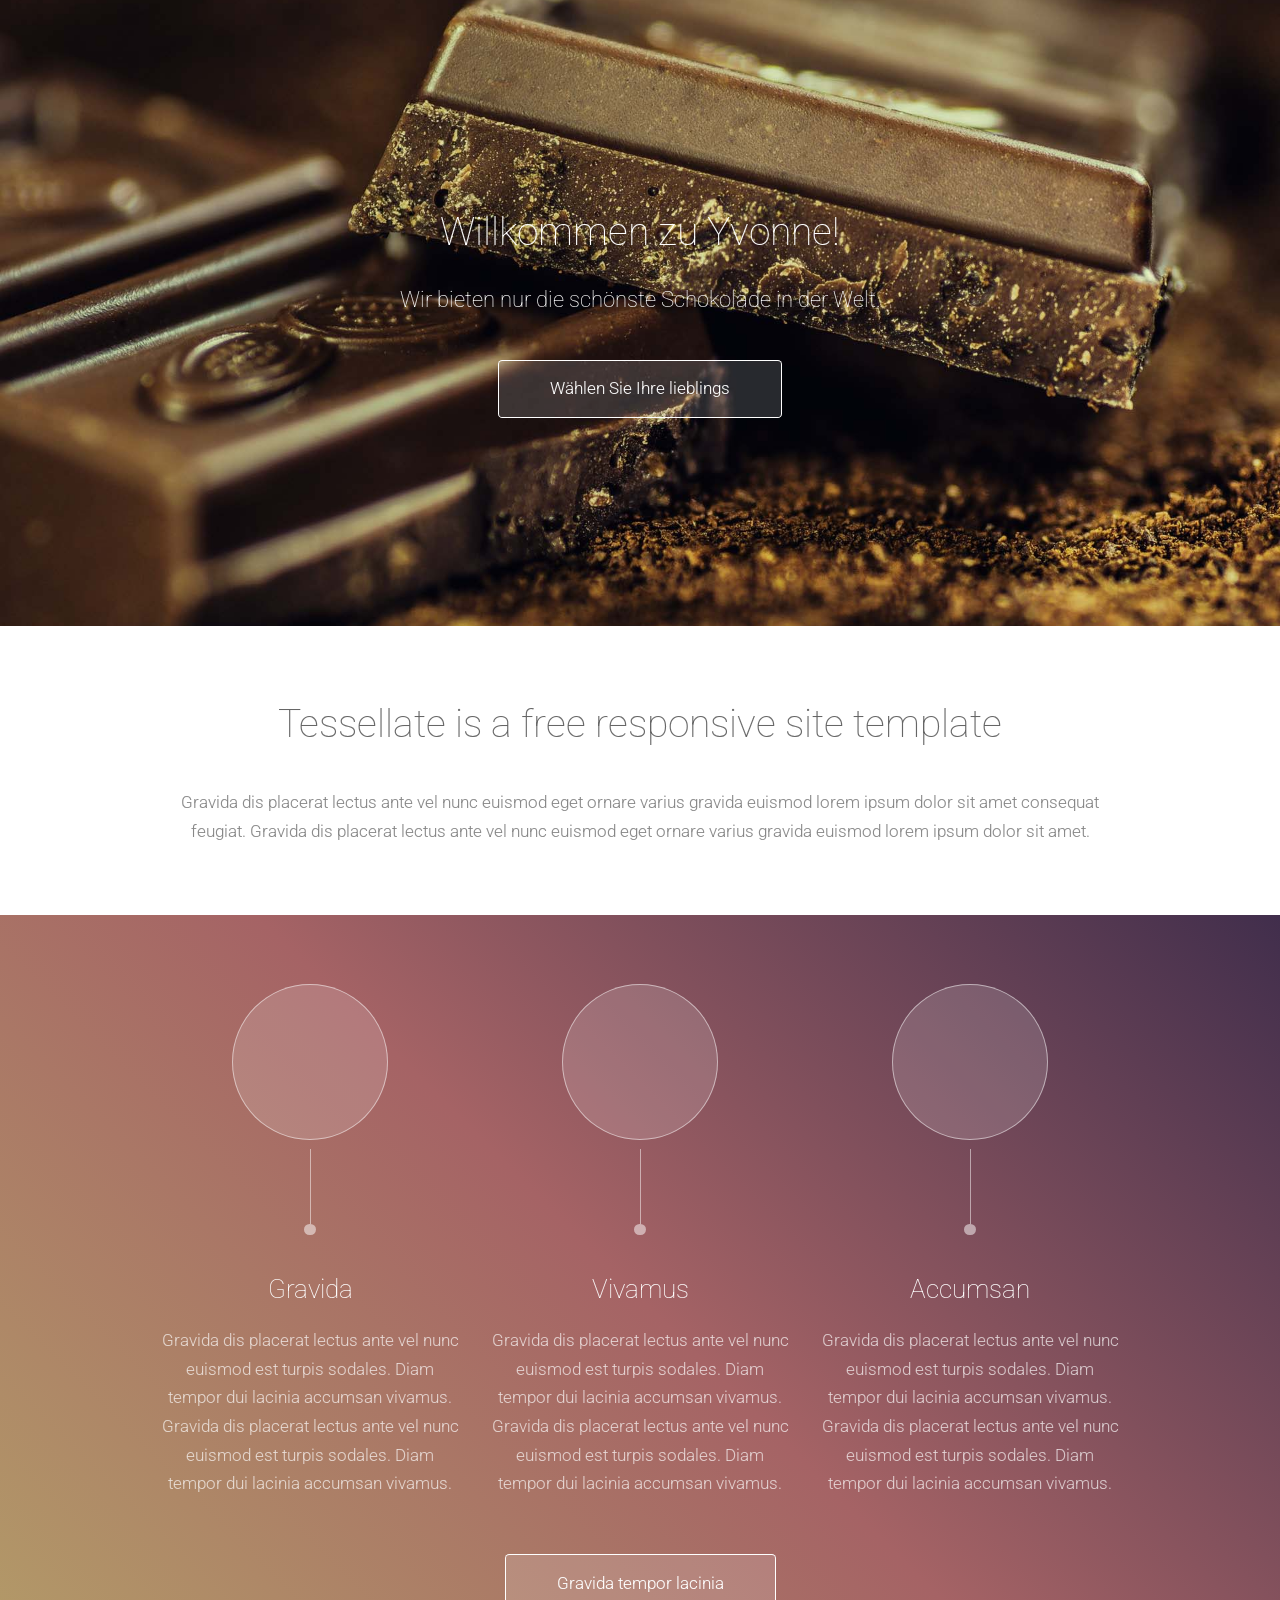
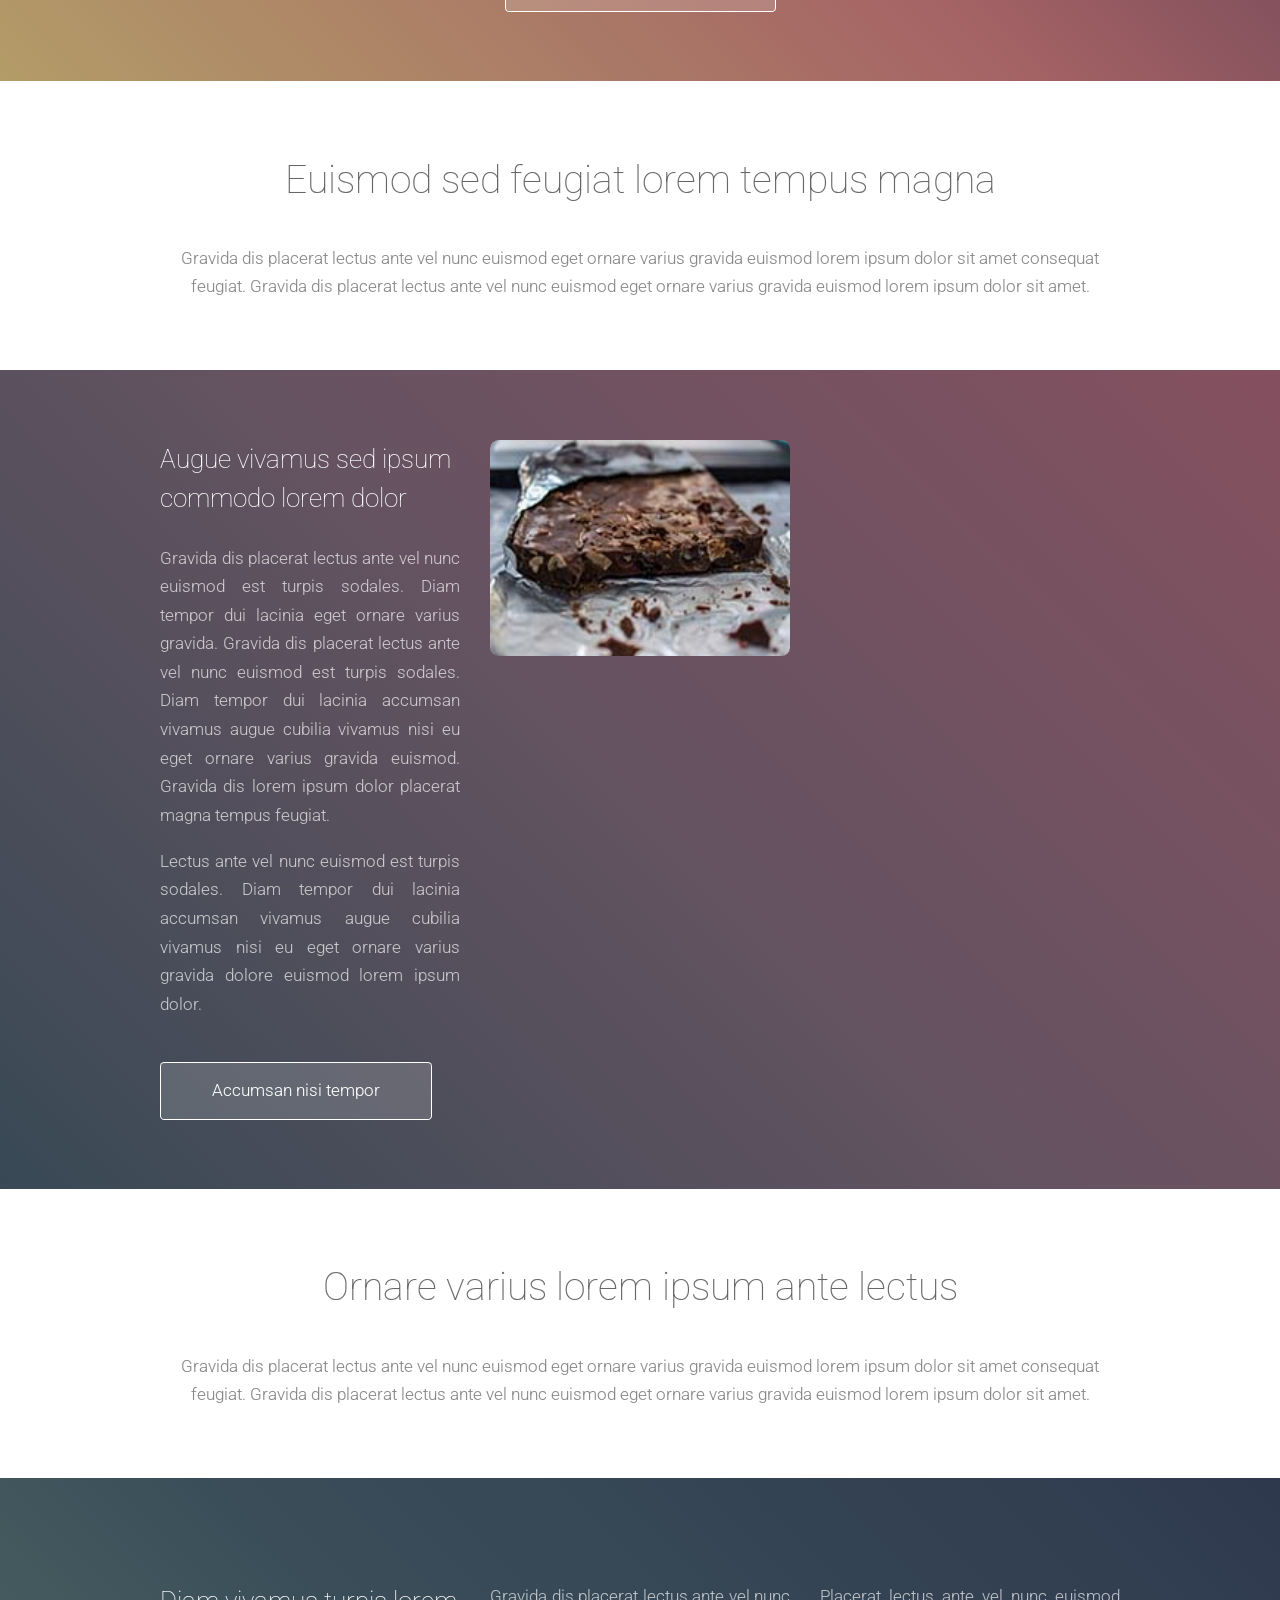
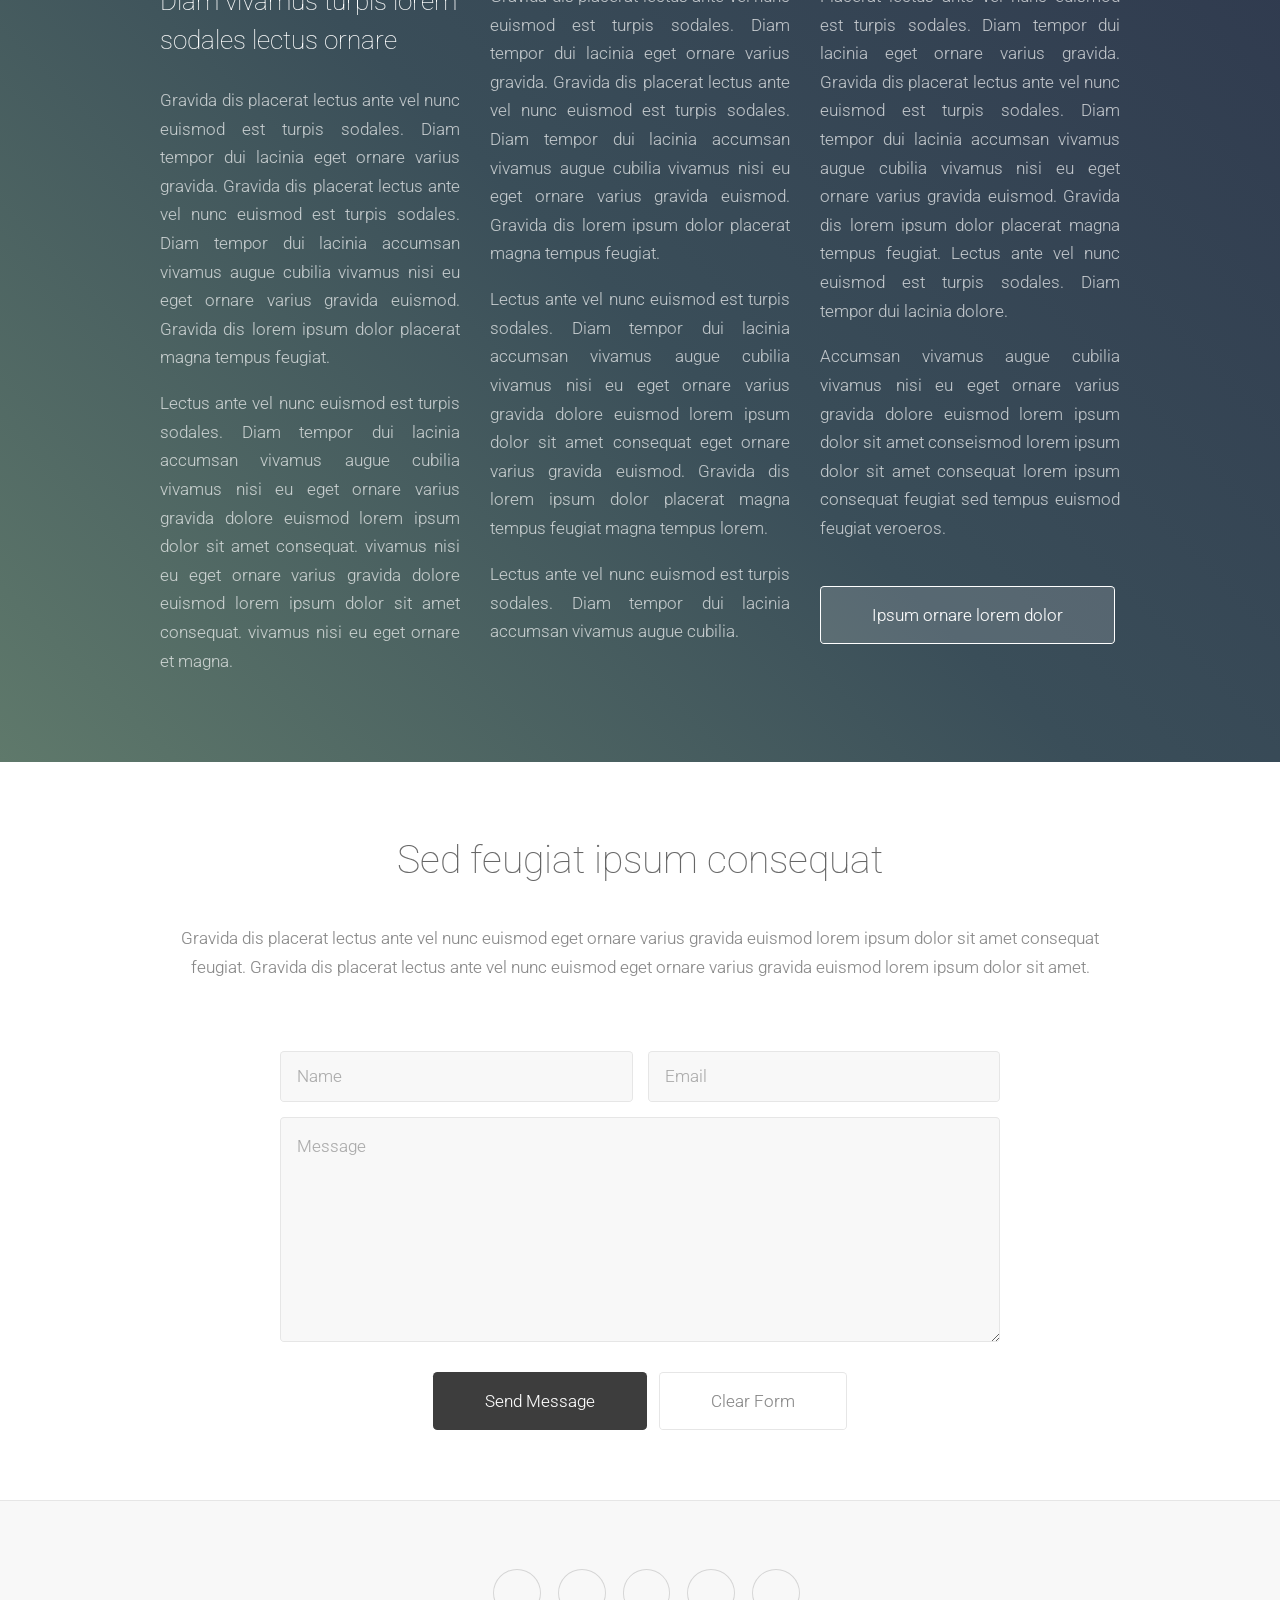
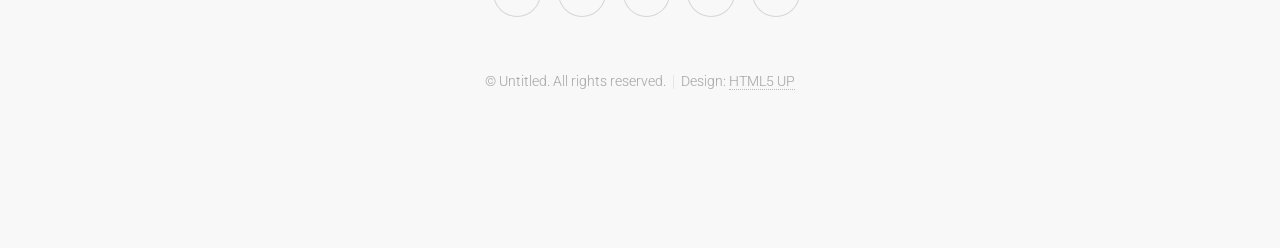
==== index.html @ 821660e7 "2" ====
<!DOCTYPE HTML>
<!--
	Tessellate by HTML5 UP
	html5up.net | @ajlkn
	Free for personal and commercial use under the CCA 3.0 license (html5up.net/license)
-->
<html>
	<head>
		<title>Yvonne</title>
		<meta charset="utf-8" />
		<meta name="viewport" content="width=device-width, initial-scale=1" />
		<!--[if lte IE 8]><script src="assets/js/ie/html5shiv.js"></script><![endif]-->
		<link rel="stylesheet" href="assets/css/main.css" />
		<!--[if lte IE 8]><link rel="stylesheet" href="assets/css/ie8.css" /><![endif]-->
		<!--[if lte IE 9]><link rel="stylesheet" href="assets/css/ie9.css" /><![endif]-->
	</head>
	<body>

		<!-- Header -->
			<section id="header" class="dark">
				<header>
					<h1>Willkommen zu Yvonne!</h1>
					<p>Wir bieten nur die schönste Schokolade in der Welt.</p>
				</header>
				<footer>
					<a href="#first" class="button scrolly">Wählen Sie Ihre lieblings</a>
				</footer>
			</section>

		<!-- First -->
			<section id="first" class="main">
				<header>
					<div class="container">
						<h2>Tessellate is a free responsive site template</h2>
						<p>Gravida dis placerat lectus ante vel nunc euismod eget ornare varius gravida euismod lorem ipsum dolor sit amet consequat<br />
						feugiat. Gravida dis placerat lectus ante vel nunc euismod eget ornare varius gravida euismod lorem ipsum dolor sit amet.</p>
					</div>
				</header>
				<div class="content dark style1 featured">
					<div class="container">
						<div class="row">
							<div class="4u 12u(narrow)">
								<section>
									<span class="feature-icon"><span class="icon fa-clock-o"></span></span>
									<header>
										<h3>Gravida</h3>
									</header>
									<p>Gravida dis placerat lectus ante vel nunc euismod est turpis sodales.
									Diam tempor dui lacinia accumsan vivamus. Gravida dis placerat lectus
									ante vel nunc euismod est turpis sodales. Diam tempor dui lacinia
									accumsan vivamus.</p>
								</section>
							</div>
							<div class="4u 12u(narrow)">
								<section>
									<span class="feature-icon"><span class="icon fa-bolt"></span></span>
									<header>
										<h3>Vivamus</h3>
									</header>
									<p>Gravida dis placerat lectus ante vel nunc euismod est turpis sodales.
									Diam tempor dui lacinia accumsan vivamus. Gravida dis placerat lectus
									ante vel nunc euismod est turpis sodales. Diam tempor dui lacinia
									accumsan vivamus.</p>
								</section>
							</div>
							<div class="4u 12u(narrow)">
								<section>
									<span class="feature-icon"><span class="icon fa-cloud"></span></span>
									<header>
										<h3>Accumsan</h3>
									</header>
									<p>Gravida dis placerat lectus ante vel nunc euismod est turpis sodales.
									Diam tempor dui lacinia accumsan vivamus. Gravida dis placerat lectus
									ante vel nunc euismod est turpis sodales. Diam tempor dui lacinia
									accumsan vivamus.</p>
								</section>
							</div>
						</div>
						<div class="row">
							<div class="12u">
								<footer>
									<a href="#second" class="button scrolly">Gravida tempor lacinia</a>
								</footer>
							</div>
						</div>
					</div>
				</div>
			</section>

		<!-- Second -->
			<section id="second" class="main">
				<header>
					<div class="container">
						<h2>Euismod sed feugiat lorem tempus magna</h2>
						<p>Gravida dis placerat lectus ante vel nunc euismod eget ornare varius gravida euismod lorem ipsum dolor sit amet consequat<br />
						feugiat. Gravida dis placerat lectus ante vel nunc euismod eget ornare varius gravida euismod lorem ipsum dolor sit amet.</p>
					</div>
				</header>
				<div class="content dark style2">
					<div class="container">
						<div class="row">
							<div class="4u 12u(narrow)">
								<section>
									<h3>Augue vivamus sed ipsum commodo lorem dolor</h3>
									<p>Gravida dis placerat lectus ante vel nunc euismod est turpis sodales. Diam
									tempor dui lacinia eget ornare varius gravida. Gravida dis placerat lectus ante
									vel nunc euismod est turpis sodales. Diam tempor dui lacinia accumsan vivamus
									augue cubilia vivamus nisi eu eget ornare varius gravida euismod.  Gravida dis
									lorem ipsum dolor placerat magna tempus feugiat.</p>
									<p>Lectus ante vel nunc euismod est turpis sodales. Diam tempor dui lacinia
									accumsan vivamus augue cubilia vivamus nisi eu eget ornare varius gravida dolore
									euismod lorem ipsum dolor.</p>
									<footer>
										<a href="#third" class="button scrolly">Accumsan nisi tempor</a>
									</footer>
								</section>
							</div>
							<div class="8u 12u(narrow)">
								<div class="row">
									<div class="6u"><a href="#" class="image fit"><img src="images/pic01.jpg" alt="" /></a></div>
									<div class="6u"><a href="#" class="image fit"><img src="images/pic02.jpg" alt="" /></a></div>
									<div class="6u"><a href="#" class="image fit"><img src="images/pic03.jpg" alt="" /></a></div>
									<div class="6u"><a href="#" class="image fit"><img src="images/pic04.jpg" alt="" /></a></div>
									<div class="6u"><a href="#" class="image fit"><img src="images/pic05.jpg" alt="" /></a></div>
									<div class="6u"><a href="#" class="image fit"><img src="images/pic06.jpg" alt="" /></a></div>
								</div>
							</div>
						</div>
					</div>
				</div>
			</section>

		<!-- Third -->
			<section id="third" class="main">
				<header>
					<div class="container">
						<h2>Ornare varius lorem ipsum ante lectus</h2>
						<p>Gravida dis placerat lectus ante vel nunc euismod eget ornare varius gravida euismod lorem ipsum dolor sit amet consequat<br />
						feugiat. Gravida dis placerat lectus ante vel nunc euismod eget ornare varius gravida euismod lorem ipsum dolor sit amet.</p>
					</div>
				</header>
				<div class="content dark style3">
					<div class="container">
						<span class="image featured"><img src="images/pic07.jpg" alt="" /></span>
						<div class="row">
							<div class="4u 12u(narrow)">
								<h3>Diam vivamus turpis lorem sodales lectus ornare</h3>
								<p>Gravida dis placerat lectus ante vel nunc euismod est turpis sodales. Diam
								tempor dui lacinia eget ornare varius gravida. Gravida dis placerat lectus ante
								vel nunc euismod est turpis sodales. Diam tempor dui lacinia accumsan vivamus
								augue cubilia vivamus nisi eu eget ornare varius gravida euismod.  Gravida dis
								lorem ipsum dolor placerat magna tempus feugiat.</p>
								<p>Lectus ante vel nunc euismod est turpis sodales. Diam tempor dui lacinia
								accumsan vivamus augue cubilia vivamus nisi eu eget ornare varius gravida dolore
								euismod lorem ipsum dolor sit amet consequat. vivamus nisi eu eget ornare varius
								gravida dolore euismod lorem ipsum dolor sit amet consequat. vivamus nisi eu
								eget ornare et magna.</p>
							</div>
							<div class="4u 12u(narrow)">
								<p>Gravida dis placerat lectus ante vel nunc euismod est turpis sodales. Diam
								tempor dui lacinia eget ornare varius gravida. Gravida dis placerat lectus ante
								vel nunc euismod est turpis sodales. Diam tempor dui lacinia accumsan vivamus
								augue cubilia vivamus nisi eu eget ornare varius gravida euismod.  Gravida dis
								lorem ipsum dolor placerat magna tempus feugiat.</p>
								<p>Lectus ante vel nunc euismod est turpis sodales. Diam tempor dui lacinia
								accumsan vivamus augue cubilia vivamus nisi eu eget ornare varius gravida dolore
								euismod lorem ipsum dolor sit amet consequat eget ornare varius gravida euismod.
								Gravida dis lorem ipsum dolor placerat magna tempus feugiat magna tempus lorem.</p>
								<p>Lectus ante vel nunc euismod est turpis sodales. Diam tempor dui lacinia
								accumsan vivamus augue cubilia.</p>
							</div>
							<div class="4u 12u(narrow)">
								<p>Placerat lectus ante vel nunc euismod est turpis sodales. Diam tempor dui
								lacinia eget ornare varius gravida. Gravida dis placerat lectus ante vel nunc
								euismod est turpis sodales. Diam tempor dui lacinia accumsan vivamus augue
								cubilia vivamus nisi eu eget ornare varius gravida euismod.  Gravida dis
								lorem ipsum dolor placerat magna tempus feugiat. Lectus ante vel nunc euismod
								est turpis sodales. Diam tempor dui lacinia dolore.</p>
								<p>Accumsan vivamus augue cubilia vivamus nisi eu eget ornare varius gravida
								dolore euismod lorem ipsum dolor sit amet conseismod lorem ipsum dolor sit amet
								consequat lorem ipsum consequat feugiat sed tempus euismod feugiat veroeros.</p>
								<footer>
									<a href="#fourth" class="button scrolly">Ipsum ornare lorem dolor</a>
								</footer>
							</div>
						</div>
					</div>
				</div>
			</section>

		<!-- Basic Elements -->
		<!--
			<section class="main">
				<header>
					<div class="container">
						<h2>A Whole Lotta Elements</h2>
						<p>General purpose elements for every general purpose. Or something like that.</p>
					</div>
				</header>
				<div class="content style1 dark">
					<div class="container">
						<section>
							<header>
								<h3>Paragraph</h3>
								<p>This is a byline</p>
							</header>
							<p>Phasellus nisl nisl, varius id <sup>porttitor sed pellentesque</sup> ac orci. Pellentesque
							habitant <strong>strong</strong> tristique <b>bold</b> et netus <i>italic</i> malesuada <em>emphasized</em> ac turpis egestas. Morbi
							leo suscipit ut. Praesent <sub>id turpis vitae</sub> turpis pretium ultricies. Vestibulum sit
							amet risus elit.</p>
						</section>
						<section>
							<header>
								<h3>Blockquote</h3>
							</header>
							<blockquote>Fringilla nisl. Donec accumsan interdum nisi, quis tincidunt felis sagittis eget.
							tempus euismod. Vestibulum ante ipsum primis in faucibus. Cras sit amet urna eros, id egestas
							tempus ante ipsum primis in faucibus orci luctus et ultrices.</blockquote>
						</section>
						<section>
							<header>
								<h3>Divider</h3>
							</header>
							<p>Donec consectetur <a href="#">vestibulum dolor et pulvinar</a>. Etiam vel felis enim, at viverra
							ligula. Ut porttitor sagittis lorem, quis eleifend nisi ornare vel. Praesent nec orci
							facilisis leo magna. Cras sit amet urna eros, id egestas urna. Quisque aliquam
							tempus euismod. Vestibulum ante ipsum primis in faucibus orci luctus et ultrices
							posuere cubilia.</p>
							<hr />
							<p>Donec consectetur vestibulum dolor et pulvinar. Etiam vel felis enim, at viverra
							ligula. Ut porttitor sagittis lorem, quis eleifend nisi ornare vel. Praesent nec orci
							facilisis leo magna. Cras sit amet urna eros, id egestas urna. Quisque aliquam
							tempus euismod. Vestibulum ante ipsum primis in faucibus orci luctus et ultrices
							posuere cubilia.</p>
						</section>
						<section>
							<header>
								<h3>Unordered List</h3>
							</header>
							<ul class="default">
								<li>Donec consectetur vestibulum dolor et vel felis enim at viverra ligula. Ut porttitor sagittis lorem.</li>
								<li>Donec consectetur vestibulum dolor et vel felis enim at viverra ligula. Ut porttitor sagittis lorem.</li>
								<li>Donec consectetur vestibulum dolor et vel felis enim at viverra ligula. Ut porttitor sagittis lorem.</li>
								<li>Donec consectetur vestibulum dolor et vel felis enim at viverra ligula. Ut porttitor sagittis lorem.</li>
							</ul>
						</section>
						<section>
							<header>
								<h3>Ordered List</h3>
							</header>
							<ol class="default">
								<li>Donec consectetur vestibulum dolor et vel felis enim at viverra ligula. Ut porttitor sagittis lorem.</li>
								<li>Donec consectetur vestibulum dolor et vel felis enim at viverra ligula. Ut porttitor sagittis lorem.</li>
								<li>Donec consectetur vestibulum dolor et vel felis enim at viverra ligula. Ut porttitor sagittis lorem.</li>
								<li>Donec consectetur vestibulum dolor et vel felis enim at viverra ligula. Ut porttitor sagittis lorem.</li>
							</ol>
						</section>
						<section>
							<header>
								<h3>Table</h3>
							</header>
							<div class="table-wrapper">
								<table class="default">
									<thead>
										<tr>
											<th>ID</th>
											<th>Name</th>
											<th>Description</th>
											<th>Price</th>
										</tr>
									</thead>
									<tbody>
										<tr>
											<td>00001</td>
											<td>Lorem ipsum dolor</td>
											<td>Ut porttitor sagittis lorem quis nisi ornare.</td>
											<td>29.99</td>
										</tr>
										<tr>
											<td>00002</td>
											<td>Sit amet nullam</td>
											<td>Ut porttitor sagittis lorem quis nisi ornare.</td>
											<td>19.99</td>
										</tr>
										<tr>
											<td>00003</td>
											<td>Feugiat felis viverra</td>
											<td>Ut porttitor sagittis lorem quis nisi ornare.</td>
											<td>29.99</td>
										</tr>
										<tr>
											<td>00004</td>
											<td>Sagittis enim felis</td>
											<td>Ut porttitor sagittis lorem quis nisi ornare.</td>
											<td>19.99</td>
										</tr>
										<tr>
											<td>00005</td>
											<td>Nullam sed vestibulum</td>
											<td>Ut porttitor sagittis lorem quis nisi ornare.</td>
											<td>19.99</td>
										</tr>
									</tbody>
									<tfoot>
										<tr>
											<td colspan="3"></td>
											<td>100.00</td>
										</tr>
									</tfoot>
								</table>
							</div>
						</section>
						<section>
							<header>
								<h3>Form</h3>
							</header>
							<form method="post" action="#">
								<div class="row 50%">
									<div class="6u 12u(narrow)">
										<input type="text" name="name" id="name" value="" placeholder="John Doe" />
									</div>
									<div class="6u 12u(narrow)">
										<input type="text" name="email" id="email" value="" placeholder="johndoe@domain.tld" />
									</div>
								</div>
								<div class="row 50%">
									<div class="12u">
										<div class="select" tabindex="-1">
											<select name="department" id="department">
												<option value="">Choose a department</option>
												<option value="1">Manufacturing</option>
												<option value="2">Administration</option>
												<option value="3">Support</option>
											</select>
										</div>
									</div>
								</div>
								<div class="row 50%">
									<div class="12u">
										<input type="text" name="subject" id="subject" value="" placeholder="Enter your subject" />
									</div>
								</div>
								<div class="row 50%">
									<div class="12u">
										<textarea name="message" id="message" placeholder="Enter your message"></textarea>
									</div>
								</div>
								<div class="row">
									<div class="12u">
										<ul class="actions">
											<li><input type="submit" class="button" value="Send Message" /></li>
											<li><input type="reset" class="button alt" value="Clear Form" /></li>
										</ul>
									</div>
								</div>
							</form>
						</section>
					</div>
				</div>
			</section>
		-->

		<!-- Fourth -->
			<section id="fourth" class="main">
				<header>
					<div class="container">
						<h2>Sed feugiat ipsum consequat</h2>
						<p>Gravida dis placerat lectus ante vel nunc euismod eget ornare varius gravida euismod lorem ipsum dolor sit amet consequat<br />
						feugiat. Gravida dis placerat lectus ante vel nunc euismod eget ornare varius gravida euismod lorem ipsum dolor sit amet.</p>
					</div>
				</header>
				<div class="content style4 featured">
					<div class="container 75%">
						<form method="post" action="#">
							<div class="row 50%">
								<div class="6u 12u(mobile)"><input type="text" placeholder="Name" /></div>
								<div class="6u 12u(mobile)"><input type="text" placeholder="Email" /></div>
							</div>
							<div class="row 50%">
								<div class="12u"><textarea name="message" placeholder="Message"></textarea></div>
							</div>
							<div class="row">
								<div class="12u">
									<ul class="actions">
										<li><input type="submit" class="button" value="Send Message" /></li>
										<li><input type="reset" class="button alt" value="Clear Form" /></li>
									</ul>
								</div>
							</div>
						</form>
					</div>
				</div>
			</section>

		<!-- Footer -->
			<section id="footer">
				<ul class="icons">
					<li><a href="#" class="icon fa-twitter"><span class="label">Twitter</span></a></li>
					<li><a href="#" class="icon fa-facebook"><span class="label">Facebook</span></a></li>
					<li><a href="#" class="icon fa-instagram"><span class="label">Instagram</span></a></li>
					<li><a href="#" class="icon fa-dribbble"><span class="label">Dribbble</span></a></li>
					<li><a href="#" class="icon fa-github"><span class="label">GitHub</span></a></li>
				</ul>
				<div class="copyright">
					<ul class="menu">
						<li>&copy; Untitled. All rights reserved.</li><li>Design: <a href="http://html5up.net">HTML5 UP</a></li>
					</ul>
				</div>
			</section>

		<!-- Scripts -->
			<script src="assets/js/jquery.min.js"></script>
			<script src="assets/js/jquery.scrolly.min.js"></script>
			<script src="assets/js/skel.min.js"></script>
			<script src="assets/js/util.js"></script>
			<!--[if lte IE 8]><script src="assets/js/ie/respond.min.js"></script><![endif]-->
			<script src="assets/js/main.js"></script>

	</body>
</html>
---- assets/css/main.css ----
@import url("font-awesome.min.css");
@import url("https://fonts.googleapis.com/css?family=Roboto:100,100italic,300,300italic,400,400italic");

/*
	Tessellate by HTML5 UP
	html5up.net | @ajlkn
	Free for personal and commercial use under the CCA 3.0 license (html5up.net/license)
*/

/* Reset */

	html, body, div, span, applet, object, iframe, h1, h2, h3, h4, h5, h6, p, blockquote, pre, a, abbr, acronym, address, big, cite, code, del, dfn, em, img, ins, kbd, q, s, samp, small, strike, strong, sub, sup, tt, var, b, u, i, center, dl, dt, dd, ol, ul, li, fieldset, form, label, legend, table, caption, tbody, tfoot, thead, tr, th, td, article, aside, canvas, details, embed, figure, figcaption, footer, header, hgroup, menu, nav, output, ruby, section, summary, time, mark, audio, video {
		margin: 0;
		padding: 0;
		border: 0;
		font-size: 100%;
		font: inherit;
		vertical-align: baseline;
	}

	article, aside, details, figcaption, figure, footer, header, hgroup, menu, nav, section {
		display: block;
	}

	body {
		line-height: 1;
	}

	ol, ul {
		list-style: none;
	}

	blockquote, q {
		quotes: none;
	}

	blockquote:before, blockquote:after, q:before, q:after {
		content: '';
		content: none;
	}

	table {
		border-collapse: collapse;
		border-spacing: 0;
	}

	body {
		-webkit-text-size-adjust: none;
	}

/* Box Model */

	*, *:before, *:after {
		-moz-box-sizing: border-box;
		-webkit-box-sizing: border-box;
		box-sizing: border-box;
	}

/* Containers */

	.container {
		margin-left: auto;
		margin-right: auto;
	}

	.container.\31 25\25 {
		width: 100%;
		max-width: 1700px;
		min-width: 1360px;
	}

	.container.\37 5\25 {
		width: 1020px;
	}

	.container.\35 0\25 {
		width: 680px;
	}

	.container.\32 5\25 {
		width: 340px;
	}

	.container {
		width: 1360px;
	}

	@media screen and (max-width: 1680px) {

		.container.\31 25\25 {
			width: 100%;
			max-width: 1500px;
			min-width: 1200px;
		}

		.container.\37 5\25 {
			width: 900px;
		}

		.container.\35 0\25 {
			width: 600px;
		}

		.container.\32 5\25 {
			width: 300px;
		}

		.container {
			width: 1200px;
		}

	}

	@media screen and (max-width: 1280px) {

		.container.\31 25\25 {
			width: 100%;
			max-width: 1200px;
			min-width: 960px;
		}

		.container.\37 5\25 {
			width: 720px;
		}

		.container.\35 0\25 {
			width: 480px;
		}

		.container.\32 5\25 {
			width: 240px;
		}

		.container {
			width: 960px;
		}

	}

	@media screen and (max-width: 1000px) {

		.container.\31 25\25 {
			width: 100%;
			max-width: 125%;
			min-width: 100%;
		}

		.container.\37 5\25 {
			width: 75%;
		}

		.container.\35 0\25 {
			width: 50%;
		}

		.container.\32 5\25 {
			width: 25%;
		}

		.container {
			width: 100% !important;
		}

	}

	@media screen and (max-width: 736px) {

		.container.\31 25\25 {
			width: 100%;
			max-width: 125%;
			min-width: 100%;
		}

		.container.\37 5\25 {
			width: 75%;
		}

		.container.\35 0\25 {
			width: 50%;
		}

		.container.\32 5\25 {
			width: 25%;
		}

		.container {
			width: 100% !important;
		}

	}

/* Grid */

	.row {
		border-bottom: solid 1px transparent;
		-moz-box-sizing: border-box;
		-webkit-box-sizing: border-box;
		box-sizing: border-box;
	}

	.row > * {
		float: left;
		-moz-box-sizing: border-box;
		-webkit-box-sizing: border-box;
		box-sizing: border-box;
	}

	.row:after, .row:before {
		content: '';
		display: block;
		clear: both;
		height: 0;
	}

	.row.uniform > * > :first-child {
		margin-top: 0;
	}

	.row.uniform > * > :last-child {
		margin-bottom: 0;
	}

	.row.\30 \25 > * {
		padding: 0px 0 0 0px;
	}

	.row.\30 \25 {
		margin: 0px 0 -1px 0px;
	}

	.row.uniform.\30 \25 > * {
		padding: 0px 0 0 0px;
	}

	.row.uniform.\30 \25 {
		margin: 0px 0 -1px 0px;
	}

	.row > * {
		padding: 50px 0 0 50px;
	}

	.row {
		margin: -50px 0 -1px -50px;
	}

	.row.uniform > * {
		padding: 50px 0 0 50px;
	}

	.row.uniform {
		margin: -50px 0 -1px -50px;
	}

	.row.\32 00\25 > * {
		padding: 100px 0 0 100px;
	}

	.row.\32 00\25 {
		margin: -100px 0 -1px -100px;
	}

	.row.uniform.\32 00\25 > * {
		padding: 100px 0 0 100px;
	}

	.row.uniform.\32 00\25 {
		margin: -100px 0 -1px -100px;
	}

	.row.\31 50\25 > * {
		padding: 75px 0 0 75px;
	}

	.row.\31 50\25 {
		margin: -75px 0 -1px -75px;
	}

	.row.uniform.\31 50\25 > * {
		padding: 75px 0 0 75px;
	}

	.row.uniform.\31 50\25 {
		margin: -75px 0 -1px -75px;
	}

	.row.\35 0\25 > * {
		padding: 25px 0 0 25px;
	}

	.row.\35 0\25 {
		margin: -25px 0 -1px -25px;
	}

	.row.uniform.\35 0\25 > * {
		padding: 25px 0 0 25px;
	}

	.row.uniform.\35 0\25 {
		margin: -25px 0 -1px -25px;
	}

	.row.\32 5\25 > * {
		padding: 12.5px 0 0 12.5px;
	}

	.row.\32 5\25 {
		margin: -12.5px 0 -1px -12.5px;
	}

	.row.uniform.\32 5\25 > * {
		padding: 12.5px 0 0 12.5px;
	}

	.row.uniform.\32 5\25 {
		margin: -12.5px 0 -1px -12.5px;
	}

	.\31 2u, .\31 2u\24 {
		width: 100%;
		clear: none;
		margin-left: 0;
	}

	.\31 1u, .\31 1u\24 {
		width: 91.6666666667%;
		clear: none;
		margin-left: 0;
	}

	.\31 0u, .\31 0u\24 {
		width: 83.3333333333%;
		clear: none;
		margin-left: 0;
	}

	.\39 u, .\39 u\24 {
		width: 75%;
		clear: none;
		margin-left: 0;
	}

	.\38 u, .\38 u\24 {
		width: 66.6666666667%;
		clear: none;
		margin-left: 0;
	}

	.\37 u, .\37 u\24 {
		width: 58.3333333333%;
		clear: none;
		margin-left: 0;
	}

	.\36 u, .\36 u\24 {
		width: 50%;
		clear: none;
		margin-left: 0;
	}

	.\35 u, .\35 u\24 {
		width: 41.6666666667%;
		clear: none;
		margin-left: 0;
	}

	.\34 u, .\34 u\24 {
		width: 33.3333333333%;
		clear: none;
		margin-left: 0;
	}

	.\33 u, .\33 u\24 {
		width: 25%;
		clear: none;
		margin-left: 0;
	}

	.\32 u, .\32 u\24 {
		width: 16.6666666667%;
		clear: none;
		margin-left: 0;
	}

	.\31 u, .\31 u\24 {
		width: 8.3333333333%;
		clear: none;
		margin-left: 0;
	}

	.\31 2u\24 + *,
	.\31 1u\24 + *,
	.\31 0u\24 + *,
	.\39 u\24 + *,
	.\38 u\24 + *,
	.\37 u\24 + *,
	.\36 u\24 + *,
	.\35 u\24 + *,
	.\34 u\24 + *,
	.\33 u\24 + *,
	.\32 u\24 + *,
	.\31 u\24 + * {
		clear: left;
	}

	.\-11u {
		margin-left: 91.66667%;
	}

	.\-10u {
		margin-left: 83.33333%;
	}

	.\-9u {
		margin-left: 75%;
	}

	.\-8u {
		margin-left: 66.66667%;
	}

	.\-7u {
		margin-left: 58.33333%;
	}

	.\-6u {
		margin-left: 50%;
	}

	.\-5u {
		margin-left: 41.66667%;
	}

	.\-4u {
		margin-left: 33.33333%;
	}

	.\-3u {
		margin-left: 25%;
	}

	.\-2u {
		margin-left: 16.66667%;
	}

	.\-1u {
		margin-left: 8.33333%;
	}

	@media screen and (max-width: 1680px) {

		.row > * {
			padding: 40px 0 0 40px;
		}

		.row {
			margin: -40px 0 -1px -40px;
		}

		.row.uniform > * {
			padding: 40px 0 0 40px;
		}

		.row.uniform {
			margin: -40px 0 -1px -40px;
		}

		.row.\32 00\25 > * {
			padding: 80px 0 0 80px;
		}

		.row.\32 00\25 {
			margin: -80px 0 -1px -80px;
		}

		.row.uniform.\32 00\25 > * {
			padding: 80px 0 0 80px;
		}

		.row.uniform.\32 00\25 {
			margin: -80px 0 -1px -80px;
		}

		.row.\31 50\25 > * {
			padding: 60px 0 0 60px;
		}

		.row.\31 50\25 {
			margin: -60px 0 -1px -60px;
		}

		.row.uniform.\31 50\25 > * {
			padding: 60px 0 0 60px;
		}

		.row.uniform.\31 50\25 {
			margin: -60px 0 -1px -60px;
		}

		.row.\35 0\25 > * {
			padding: 20px 0 0 20px;
		}

		.row.\35 0\25 {
			margin: -20px 0 -1px -20px;
		}

		.row.uniform.\35 0\25 > * {
			padding: 20px 0 0 20px;
		}

		.row.uniform.\35 0\25 {
			margin: -20px 0 -1px -20px;
		}

		.row.\32 5\25 > * {
			padding: 10px 0 0 10px;
		}

		.row.\32 5\25 {
			margin: -10px 0 -1px -10px;
		}

		.row.uniform.\32 5\25 > * {
			padding: 10px 0 0 10px;
		}

		.row.uniform.\32 5\25 {
			margin: -10px 0 -1px -10px;
		}

		.\31 2u\28wide\29, .\31 2u\24\28wide\29 {
			width: 100%;
			clear: none;
			margin-left: 0;
		}

		.\31 1u\28wide\29, .\31 1u\24\28wide\29 {
			width: 91.6666666667%;
			clear: none;
			margin-left: 0;
		}

		.\31 0u\28wide\29, .\31 0u\24\28wide\29 {
			width: 83.3333333333%;
			clear: none;
			margin-left: 0;
		}

		.\39 u\28wide\29, .\39 u\24\28wide\29 {
			width: 75%;
			clear: none;
			margin-left: 0;
		}

		.\38 u\28wide\29, .\38 u\24\28wide\29 {
			width: 66.6666666667%;
			clear: none;
			margin-left: 0;
		}

		.\37 u\28wide\29, .\37 u\24\28wide\29 {
			width: 58.3333333333%;
			clear: none;
			margin-left: 0;
		}

		.\36 u\28wide\29, .\36 u\24\28wide\29 {
			width: 50%;
			clear: none;
			margin-left: 0;
		}

		.\35 u\28wide\29, .\35 u\24\28wide\29 {
			width: 41.6666666667%;
			clear: none;
			margin-left: 0;
		}

		.\34 u\28wide\29, .\34 u\24\28wide\29 {
			width: 33.3333333333%;
			clear: none;
			margin-left: 0;
		}

		.\33 u\28wide\29, .\33 u\24\28wide\29 {
			width: 25%;
			clear: none;
			margin-left: 0;
		}

		.\32 u\28wide\29, .\32 u\24\28wide\29 {
			width: 16.6666666667%;
			clear: none;
			margin-left: 0;
		}

		.\31 u\28wide\29, .\31 u\24\28wide\29 {
			width: 8.3333333333%;
			clear: none;
			margin-left: 0;
		}

		.\31 2u\24\28wide\29 + *,
		.\31 1u\24\28wide\29 + *,
		.\31 0u\24\28wide\29 + *,
		.\39 u\24\28wide\29 + *,
		.\38 u\24\28wide\29 + *,
		.\37 u\24\28wide\29 + *,
		.\36 u\24\28wide\29 + *,
		.\35 u\24\28wide\29 + *,
		.\34 u\24\28wide\29 + *,
		.\33 u\24\28wide\29 + *,
		.\32 u\24\28wide\29 + *,
		.\31 u\24\28wide\29 + * {
			clear: left;
		}

		.\-11u\28wide\29 {
			margin-left: 91.66667%;
		}

		.\-10u\28wide\29 {
			margin-left: 83.33333%;
		}

		.\-9u\28wide\29 {
			margin-left: 75%;
		}

		.\-8u\28wide\29 {
			margin-left: 66.66667%;
		}

		.\-7u\28wide\29 {
			margin-left: 58.33333%;
		}

		.\-6u\28wide\29 {
			margin-left: 50%;
		}

		.\-5u\28wide\29 {
			margin-left: 41.66667%;
		}

		.\-4u\28wide\29 {
			margin-left: 33.33333%;
		}

		.\-3u\28wide\29 {
			margin-left: 25%;
		}

		.\-2u\28wide\29 {
			margin-left: 16.66667%;
		}

		.\-1u\28wide\29 {
			margin-left: 8.33333%;
		}

	}

	@media screen and (max-width: 1280px) {

		.row > * {
			padding: 30px 0 0 30px;
		}

		.row {
			margin: -30px 0 -1px -30px;
		}

		.row.uniform > * {
			padding: 30px 0 0 30px;
		}

		.row.uniform {
			margin: -30px 0 -1px -30px;
		}

		.row.\32 00\25 > * {
			padding: 60px 0 0 60px;
		}

		.row.\32 00\25 {
			margin: -60px 0 -1px -60px;
		}

		.row.uniform.\32 00\25 > * {
			padding: 60px 0 0 60px;
		}

		.row.uniform.\32 00\25 {
			margin: -60px 0 -1px -60px;
		}

		.row.\31 50\25 > * {
			padding: 45px 0 0 45px;
		}

		.row.\31 50\25 {
			margin: -45px 0 -1px -45px;
		}

		.row.uniform.\31 50\25 > * {
			padding: 45px 0 0 45px;
		}

		.row.uniform.\31 50\25 {
			margin: -45px 0 -1px -45px;
		}

		.row.\35 0\25 > * {
			padding: 15px 0 0 15px;
		}

		.row.\35 0\25 {
			margin: -15px 0 -1px -15px;
		}

		.row.uniform.\35 0\25 > * {
			padding: 15px 0 0 15px;
		}

		.row.uniform.\35 0\25 {
			margin: -15px 0 -1px -15px;
		}

		.row.\32 5\25 > * {
			padding: 7.5px 0 0 7.5px;
		}

		.row.\32 5\25 {
			margin: -7.5px 0 -1px -7.5px;
		}

		.row.uniform.\32 5\25 > * {
			padding: 7.5px 0 0 7.5px;
		}

		.row.uniform.\32 5\25 {
			margin: -7.5px 0 -1px -7.5px;
		}

		.\31 2u\28normal\29, .\31 2u\24\28normal\29 {
			width: 100%;
			clear: none;
			margin-left: 0;
		}

		.\31 1u\28normal\29, .\31 1u\24\28normal\29 {
			width: 91.6666666667%;
			clear: none;
			margin-left: 0;
		}

		.\31 0u\28normal\29, .\31 0u\24\28normal\29 {
			width: 83.3333333333%;
			clear: none;
			margin-left: 0;
		}

		.\39 u\28normal\29, .\39 u\24\28normal\29 {
			width: 75%;
			clear: none;
			margin-left: 0;
		}

		.\38 u\28normal\29, .\38 u\24\28normal\29 {
			width: 66.6666666667%;
			clear: none;
			margin-left: 0;
		}

		.\37 u\28normal\29, .\37 u\24\28normal\29 {
			width: 58.3333333333%;
			clear: none;
			margin-left: 0;
		}

		.\36 u\28normal\29, .\36 u\24\28normal\29 {
			width: 50%;
			clear: none;
			margin-left: 0;
		}

		.\35 u\28normal\29, .\35 u\24\28normal\29 {
			width: 41.6666666667%;
			clear: none;
			margin-left: 0;
		}

		.\34 u\28normal\29, .\34 u\24\28normal\29 {
			width: 33.3333333333%;
			clear: none;
			margin-left: 0;
		}

		.\33 u\28normal\29, .\33 u\24\28normal\29 {
			width: 25%;
			clear: none;
			margin-left: 0;
		}

		.\32 u\28normal\29, .\32 u\24\28normal\29 {
			width: 16.6666666667%;
			clear: none;
			margin-left: 0;
		}

		.\31 u\28normal\29, .\31 u\24\28normal\29 {
			width: 8.3333333333%;
			clear: none;
			margin-left: 0;
		}

		.\31 2u\24\28normal\29 + *,
		.\31 1u\24\28normal\29 + *,
		.\31 0u\24\28normal\29 + *,
		.\39 u\24\28normal\29 + *,
		.\38 u\24\28normal\29 + *,
		.\37 u\24\28normal\29 + *,
		.\36 u\24\28normal\29 + *,
		.\35 u\24\28normal\29 + *,
		.\34 u\24\28normal\29 + *,
		.\33 u\24\28normal\29 + *,
		.\32 u\24\28normal\29 + *,
		.\31 u\24\28normal\29 + * {
			clear: left;
		}

		.\-11u\28normal\29 {
			margin-left: 91.66667%;
		}

		.\-10u\28normal\29 {
			margin-left: 83.33333%;
		}

		.\-9u\28normal\29 {
			margin-left: 75%;
		}

		.\-8u\28normal\29 {
			margin-left: 66.66667%;
		}

		.\-7u\28normal\29 {
			margin-left: 58.33333%;
		}

		.\-6u\28normal\29 {
			margin-left: 50%;
		}

		.\-5u\28normal\29 {
			margin-left: 41.66667%;
		}

		.\-4u\28normal\29 {
			margin-left: 33.33333%;
		}

		.\-3u\28normal\29 {
			margin-left: 25%;
		}

		.\-2u\28normal\29 {
			margin-left: 16.66667%;
		}

		.\-1u\28normal\29 {
			margin-left: 8.33333%;
		}

	}

	@media screen and (max-width: 1000px) {

		.row > * {
			padding: 25px 0 0 25px;
		}

		.row {
			margin: -25px 0 -1px -25px;
		}

		.row.uniform > * {
			padding: 25px 0 0 25px;
		}

		.row.uniform {
			margin: -25px 0 -1px -25px;
		}

		.row.\32 00\25 > * {
			padding: 50px 0 0 50px;
		}

		.row.\32 00\25 {
			margin: -50px 0 -1px -50px;
		}

		.row.uniform.\32 00\25 > * {
			padding: 50px 0 0 50px;
		}

		.row.uniform.\32 00\25 {
			margin: -50px 0 -1px -50px;
		}

		.row.\31 50\25 > * {
			padding: 37.5px 0 0 37.5px;
		}

		.row.\31 50\25 {
			margin: -37.5px 0 -1px -37.5px;
		}

		.row.uniform.\31 50\25 > * {
			padding: 37.5px 0 0 37.5px;
		}

		.row.uniform.\31 50\25 {
			margin: -37.5px 0 -1px -37.5px;
		}

		.row.\35 0\25 > * {
			padding: 12.5px 0 0 12.5px;
		}

		.row.\35 0\25 {
			margin: -12.5px 0 -1px -12.5px;
		}

		.row.uniform.\35 0\25 > * {
			padding: 12.5px 0 0 12.5px;
		}

		.row.uniform.\35 0\25 {
			margin: -12.5px 0 -1px -12.5px;
		}

		.row.\32 5\25 > * {
			padding: 6.25px 0 0 6.25px;
		}

		.row.\32 5\25 {
			margin: -6.25px 0 -1px -6.25px;
		}

		.row.uniform.\32 5\25 > * {
			padding: 6.25px 0 0 6.25px;
		}

		.row.uniform.\32 5\25 {
			margin: -6.25px 0 -1px -6.25px;
		}

		.\31 2u\28narrow\29, .\31 2u\24\28narrow\29 {
			width: 100%;
			clear: none;
			margin-left: 0;
		}

		.\31 1u\28narrow\29, .\31 1u\24\28narrow\29 {
			width: 91.6666666667%;
			clear: none;
			margin-left: 0;
		}

		.\31 0u\28narrow\29, .\31 0u\24\28narrow\29 {
			width: 83.3333333333%;
			clear: none;
			margin-left: 0;
		}

		.\39 u\28narrow\29, .\39 u\24\28narrow\29 {
			width: 75%;
			clear: none;
			margin-left: 0;
		}

		.\38 u\28narrow\29, .\38 u\24\28narrow\29 {
			width: 66.6666666667%;
			clear: none;
			margin-left: 0;
		}

		.\37 u\28narrow\29, .\37 u\24\28narrow\29 {
			width: 58.3333333333%;
			clear: none;
			margin-left: 0;
		}

		.\36 u\28narrow\29, .\36 u\24\28narrow\29 {
			width: 50%;
			clear: none;
			margin-left: 0;
		}

		.\35 u\28narrow\29, .\35 u\24\28narrow\29 {
			width: 41.6666666667%;
			clear: none;
			margin-left: 0;
		}

		.\34 u\28narrow\29, .\34 u\24\28narrow\29 {
			width: 33.3333333333%;
			clear: none;
			margin-left: 0;
		}

		.\33 u\28narrow\29, .\33 u\24\28narrow\29 {
			width: 25%;
			clear: none;
			margin-left: 0;
		}

		.\32 u\28narrow\29, .\32 u\24\28narrow\29 {
			width: 16.6666666667%;
			clear: none;
			margin-left: 0;
		}

		.\31 u\28narrow\29, .\31 u\24\28narrow\29 {
			width: 8.3333333333%;
			clear: none;
			margin-left: 0;
		}

		.\31 2u\24\28narrow\29 + *,
		.\31 1u\24\28narrow\29 + *,
		.\31 0u\24\28narrow\29 + *,
		.\39 u\24\28narrow\29 + *,
		.\38 u\24\28narrow\29 + *,
		.\37 u\24\28narrow\29 + *,
		.\36 u\24\28narrow\29 + *,
		.\35 u\24\28narrow\29 + *,
		.\34 u\24\28narrow\29 + *,
		.\33 u\24\28narrow\29 + *,
		.\32 u\24\28narrow\29 + *,
		.\31 u\24\28narrow\29 + * {
			clear: left;
		}

		.\-11u\28narrow\29 {
			margin-left: 91.66667%;
		}

		.\-10u\28narrow\29 {
			margin-left: 83.33333%;
		}

		.\-9u\28narrow\29 {
			margin-left: 75%;
		}

		.\-8u\28narrow\29 {
			margin-left: 66.66667%;
		}

		.\-7u\28narrow\29 {
			margin-left: 58.33333%;
		}

		.\-6u\28narrow\29 {
			margin-left: 50%;
		}

		.\-5u\28narrow\29 {
			margin-left: 41.66667%;
		}

		.\-4u\28narrow\29 {
			margin-left: 33.33333%;
		}

		.\-3u\28narrow\29 {
			margin-left: 25%;
		}

		.\-2u\28narrow\29 {
			margin-left: 16.66667%;
		}

		.\-1u\28narrow\29 {
			margin-left: 8.33333%;
		}

	}

	@media screen and (max-width: 736px) {

		.row > * {
			padding: 20px 0 0 20px;
		}

		.row {
			margin: -20px 0 -1px -20px;
		}

		.row.uniform > * {
			padding: 20px 0 0 20px;
		}

		.row.uniform {
			margin: -20px 0 -1px -20px;
		}

		.row.\32 00\25 > * {
			padding: 40px 0 0 40px;
		}

		.row.\32 00\25 {
			margin: -40px 0 -1px -40px;
		}

		.row.uniform.\32 00\25 > * {
			padding: 40px 0 0 40px;
		}

		.row.uniform.\32 00\25 {
			margin: -40px 0 -1px -40px;
		}

		.row.\31 50\25 > * {
			padding: 30px 0 0 30px;
		}

		.row.\31 50\25 {
			margin: -30px 0 -1px -30px;
		}

		.row.uniform.\31 50\25 > * {
			padding: 30px 0 0 30px;
		}

		.row.uniform.\31 50\25 {
			margin: -30px 0 -1px -30px;
		}

		.row.\35 0\25 > * {
			padding: 10px 0 0 10px;
		}

		.row.\35 0\25 {
			margin: -10px 0 -1px -10px;
		}

		.row.uniform.\35 0\25 > * {
			padding: 10px 0 0 10px;
		}

		.row.uniform.\35 0\25 {
			margin: -10px 0 -1px -10px;
		}

		.row.\32 5\25 > * {
			padding: 5px 0 0 5px;
		}

		.row.\32 5\25 {
			margin: -5px 0 -1px -5px;
		}

		.row.uniform.\32 5\25 > * {
			padding: 5px 0 0 5px;
		}

		.row.uniform.\32 5\25 {
			margin: -5px 0 -1px -5px;
		}

		.\31 2u\28mobile\29, .\31 2u\24\28mobile\29 {
			width: 100%;
			clear: none;
			margin-left: 0;
		}

		.\31 1u\28mobile\29, .\31 1u\24\28mobile\29 {
			width: 91.6666666667%;
			clear: none;
			margin-left: 0;
		}

		.\31 0u\28mobile\29, .\31 0u\24\28mobile\29 {
			width: 83.3333333333%;
			clear: none;
			margin-left: 0;
		}

		.\39 u\28mobile\29, .\39 u\24\28mobile\29 {
			width: 75%;
			clear: none;
			margin-left: 0;
		}

		.\38 u\28mobile\29, .\38 u\24\28mobile\29 {
			width: 66.6666666667%;
			clear: none;
			margin-left: 0;
		}

		.\37 u\28mobile\29, .\37 u\24\28mobile\29 {
			width: 58.3333333333%;
			clear: none;
			margin-left: 0;
		}

		.\36 u\28mobile\29, .\36 u\24\28mobile\29 {
			width: 50%;
			clear: none;
			margin-left: 0;
		}

		.\35 u\28mobile\29, .\35 u\24\28mobile\29 {
			width: 41.6666666667%;
			clear: none;
			margin-left: 0;
		}

		.\34 u\28mobile\29, .\34 u\24\28mobile\29 {
			width: 33.3333333333%;
			clear: none;
			margin-left: 0;
		}

		.\33 u\28mobile\29, .\33 u\24\28mobile\29 {
			width: 25%;
			clear: none;
			margin-left: 0;
		}

		.\32 u\28mobile\29, .\32 u\24\28mobile\29 {
			width: 16.6666666667%;
			clear: none;
			margin-left: 0;
		}

		.\31 u\28mobile\29, .\31 u\24\28mobile\29 {
			width: 8.3333333333%;
			clear: none;
			margin-left: 0;
		}

		.\31 2u\24\28mobile\29 + *,
		.\31 1u\24\28mobile\29 + *,
		.\31 0u\24\28mobile\29 + *,
		.\39 u\24\28mobile\29 + *,
		.\38 u\24\28mobile\29 + *,
		.\37 u\24\28mobile\29 + *,
		.\36 u\24\28mobile\29 + *,
		.\35 u\24\28mobile\29 + *,
		.\34 u\24\28mobile\29 + *,
		.\33 u\24\28mobile\29 + *,
		.\32 u\24\28mobile\29 + *,
		.\31 u\24\28mobile\29 + * {
			clear: left;
		}

		.\-11u\28mobile\29 {
			margin-left: 91.66667%;
		}

		.\-10u\28mobile\29 {
			margin-left: 83.33333%;
		}

		.\-9u\28mobile\29 {
			margin-left: 75%;
		}

		.\-8u\28mobile\29 {
			margin-left: 66.66667%;
		}

		.\-7u\28mobile\29 {
			margin-left: 58.33333%;
		}

		.\-6u\28mobile\29 {
			margin-left: 50%;
		}

		.\-5u\28mobile\29 {
			margin-left: 41.66667%;
		}

		.\-4u\28mobile\29 {
			margin-left: 33.33333%;
		}

		.\-3u\28mobile\29 {
			margin-left: 25%;
		}

		.\-2u\28mobile\29 {
			margin-left: 16.66667%;
		}

		.\-1u\28mobile\29 {
			margin-left: 8.33333%;
		}

	}

/* Basic */

	@-ms-viewport {
		width: device-width;
	}

	body {
		background: #F8F8F8;
		font-family: 'Roboto', sans-serif;
		font-weight: 300;
		font-size: 17pt;
		line-height: 1.75em;
		color: #888;
		-webkit-text-stroke: 0.1px;
	}

		body.is-loading * {
			-moz-transition: none !important;
			-webkit-transition: none !important;
			-ms-transition: none !important;
			transition: none !important;
			-moz-animation: none !important;
			-webkit-animation: none !important;
			-ms-animation: none !important;
			animation: none !important;
		}

	.dark {
		color: #aaa;
		color: rgba(255, 255, 255, 0.65);
	}

	input, textarea, select {
		font-family: 'Roboto', sans-serif;
		font-weight: 300;
		font-size: 17pt;
		line-height: 1.75em;
		color: #888;
		-webkit-text-stroke: 0.1px;
	}

	h1, h2, h3, h4, h5, h6 {
		color: #666;
		margin: 0 0 1em 0;
		font-weight: 100;
		line-height: 1.5em;
	}

	h1 a, h2 a, h3 a, h4 a, h5 a, h6 a {
		color: inherit;
		text-decoration: none;
	}

	.dark h1, .dark h2, .dark h3, .dark h4, .dark h5, .dark h6 {
		color: #fff;
	}

	strong, b {
		font-weight: 400;
		color: inherit;
	}

	.dark strong, .dark b {
		color: #fff;
		color: rgba(255, 255, 255, 0.85);
	}

	em, i {
		font-style: italic;
	}

	a {
		-moz-transition: border-bottom-color 0.25s ease-in-out;
		-webkit-transition: border-bottom-color 0.25s ease-in-out;
		-ms-transition: border-bottom-color 0.25s ease-in-out;
		transition: border-bottom-color 0.25s ease-in-out;
		color: inherit;
		text-decoration: none;
		border-bottom: dotted 1px rgba(0, 0, 0, 0.25);
	}

		a:hover {
			border-bottom-color: transparent;
		}

	.dark a {
		color: #fff;
		border-bottom-color: rgba(255, 255, 255, 0.5);
	}

		.dark a:hover {
			border-bottom-color: rgba(255, 255, 255, 0);
		}

	sub {
		position: relative;
		top: 0.5em;
		font-size: 0.8em;
	}

	sup {
		position: relative;
		top: -0.5em;
		font-size: 0.8em;
	}

	hr {
		border: 0;
		border-top: solid 1px #e6e6e6;
		margin: 2em 0 2em 0;
	}

	.dark hr {
		border-top-color: rgba(255, 255, 255, 0.5);
	}

	blockquote {
		border-left: solid 0.25em #e6e6e6;
		padding: 1em 0 1em 2em;
		font-style: italic;
	}

	.dark blockquote {
		border-left-color: rgba(255, 255, 255, 0.5);
	}

	p, ul, ol, dl, table {
		margin-bottom: 1em;
	}

	p {
		text-align: justify;
	}

	header {
		margin-bottom: 1em;
	}

		header h1, header h2, header h3, header h4, header h5, header h6 {
			margin: 0;
		}

		header p {
			display: block;
			margin: 0;
			padding: 0.25em 0 0.5em 0;
		}

	footer {
		padding-top: 1.5em;
	}

	br.clear {
		clear: both;
	}

	.featured {
		text-align: center;
	}

		.featured p {
			text-align: center;
		}

/* Sections/Article */

	section,
	article {
		margin-bottom: 3em;
	}

	section > :last-child,
	article > :last-child,
	section:last-child,
	article:last-child {
		margin-bottom: 0;
	}

	.row > section,
	.row > article {
		margin-bottom: 0;
	}

/* Image */

	.image {
		position: relative;
		display: inline-block;
		border: 0;
	}

		.image:after {
			content: '';
			position: absolute;
			left: 0;
			top: 0;
			width: 100%;
			height: 100%;
			background: url("images/overlay.png");
		}

		.image img {
			display: block;
			width: 100%;
			border-radius: 0.5em;
		}

		.image.featured {
			display: block;
			width: 100%;
			margin: 0 0 2em 0;
		}

		.image.fit {
			display: block;
			width: 100%;
		}

		.image.left {
			float: left;
			margin: 0 2em 2em 0;
		}

		.image.centered {
			display: block;
			margin: 0 0 2em 0;
		}

			.image.centered img {
				margin: 0 auto;
				width: auto;
			}

/* List */

	ul.default {
		list-style: disc;
		padding-left: 1em;
	}

		ul.default li {
			padding-left: 0.5em;
		}

	ul.icons {
		cursor: default;
	}

		ul.icons li {
			display: inline-block;
			padding-left: 0.75em;
		}

		ul.icons a {
			-moz-transition: background-color 0.25s ease-in-out;
			-webkit-transition: background-color 0.25s ease-in-out;
			-ms-transition: background-color 0.25s ease-in-out;
			transition: background-color 0.25s ease-in-out;
			display: inline-block;
			width: 2.75em;
			height: 2.75em;
			line-height: 2.8em;
			text-align: center;
			border: 0;
			box-shadow: inset 0 0 0 1px #e6e6e6;
			border-radius: 100%;
			color: #aaa;
		}

			ul.icons a:hover {
				background: rgba(0, 0, 0, 0.025);
			}

	ul.menu {
		cursor: default;
	}

		ul.menu li {
			display: inline-block;
			line-height: 1em;
			border-left: solid 1px #e6e6e6;
			padding: 0 0 0 0.5em;
			margin: 0 0 0 0.5em;
		}

			ul.menu li:first-child {
				border-left: 0;
				padding-left: 0;
				margin-left: 0;
			}

	ul.actions {
		cursor: default;
	}

		ul.actions li {
			display: inline-block;
			margin: 0 0 0 0.5em;
		}

			ul.actions li:first-child {
				margin-left: 0;
			}

	ol.default {
		list-style: decimal;
		padding-left: 1.25em;
	}

		ol.default li {
			padding-left: 0.25em;
		}

/* Form */

	form .actions {
		margin-bottom: 0;
	}

	form label {
		display: block;
	}

	form input[type="text"],
	form input[type="email"],
	form input[type="password"],
	form select,
	form .select,
	form textarea {
		-moz-transition: all 0.25s ease-in-out;
		-webkit-transition: all 0.25s ease-in-out;
		-ms-transition: all 0.25s ease-in-out;
		transition: all 0.25s ease-in-out;
		-moz-appearance: none;
		-webkit-appearance: none;
		-ms-appearance: none;
		appearance: none;
		display: block;
		box-shadow: inset 0 0 0 1px #e6e6e6;
		background: #f8f8f8;
		width: 100%;
		padding: 0.85em 1em 0.85em 1em;
		border-radius: 0.25em;
		border: 0;
	}

		form input[type="text"]:focus,
		form input[type="email"]:focus,
		form input[type="password"]:focus,
		form select:focus,
		form .select:focus,
		form textarea:focus {
			outline: 0;
			box-shadow: inset 0 0 0 1px #afd9e0;
			background: #fcfcfc;
		}

	form input[type="text"],
	form input[type="email"],
	form input[type="password"],
	form select {
		line-height: 1.25em;
	}

	form textarea {
		min-height: 13em;
	}

	form select {
		position: relative;
	}

		form select option:not(:checked) {
			color: #000;
		}

	form .select {
		position: relative;
		padding: 0;
		overflow-x: hidden;
		outline: 0;
	}

		form .select select {
			width: calc(100% + 2em);
			background: none !important;
			box-shadow: none !important;
			border: 0 !important;
			cursor: pointer;
		}

			form .select select::-moz-focus-inner {
				border: 0;
				outline: 0;
			}

		form .select:before {
			content: '';
			position: absolute;
			top: 15%;
			right: 1em;
			width: 1.25em;
			height: 75%;
			background: url("images/arrow.svg") center center no-repeat;
			background-size: contain;
			z-index: 0;
		}

		form .select select::-ms-expand {
			display: none;
		}

	form ::-moz-focus-inner {
		border: 0;
	}

	form .formerize-placeholder {
		color: #555 !important;
	}

	form ::-webkit-input-placeholder {
		color: #aaa !important;
	}

	form :-moz-placeholder {
		color: #555 !important;
	}

	form ::-moz-placeholder {
		color: #555 !important;
	}

	form :-ms-input-placeholder {
		color: #555 !important;
	}

	.dark form input[type="text"],
	.dark form input[type="email"],
	.dark form input[type="password"],
	.dark form select,
	.dark form .select,
	.dark form textarea {
		background: none;
		box-shadow: inset 0 0 0 1px rgba(255, 255, 255, 0.5);
		color: #fff;
	}

		.dark form input[type="text"]:focus,
		.dark form input[type="email"]:focus,
		.dark form input[type="password"]:focus,
		.dark form select:focus,
		.dark form .select:focus,
		.dark form textarea:focus {
			background: rgba(255, 255, 255, 0.1);
			box-shadow: inset 0 0 0 1px #fff;
		}

	.dark form .select:before {
		background: url("images/dark-arrow.svg") center center no-repeat;
		background-size: contain;
	}

	.dark form .formerize-placeholder {
		color: #aaa !important;
		color: rgba(255, 255, 255, 0.85) !important;
	}

	.dark form ::-webkit-input-placeholder {
		color: rgba(255, 255, 255, 0.85) !important;
	}

	.dark form :-moz-placeholder {
		color: rgba(255, 255, 255, 0.85) !important;
	}

	.dark form ::-moz-placeholder {
		color: rgba(255, 255, 255, 0.85) !important;
	}

	.dark form :-ms-input-placeholder {
		color: rgba(255, 255, 255, 0.85) !important;
	}

/* Table */

	table {
		width: 100%;
	}

		table.default {
			width: 100%;
			border-collapse: collapse;
		}

			table.default tbody tr {
				border: solid 1px #e6e6e6;
			}

				table.default tbody tr:nth-child(2n+2) {
					background: #f8f8f8;
				}

			table.default td {
				padding: 0.5em 1em 0.5em 1em;
			}

			table.default th {
				text-align: left;
				padding: 0.5em 1em 1em 1em;
			}

			table.default tfoot td {
				padding-top: 1em;
			}

	.dark table.default tbody tr {
		border-color: rgba(255, 255, 255, 0.5);
	}

		.dark table.default tbody tr:nth-child(2n+2) {
			background: rgba(255, 255, 255, 0.1);
		}

/* Button */

	input[type="button"],
	input[type="submit"],
	input[type="reset"],
	button,
	.button {
		-moz-transition: all 0.25s ease-in-out;
		-webkit-transition: all 0.25s ease-in-out;
		-ms-transition: all 0.25s ease-in-out;
		transition: all 0.25s ease-in-out;
		-webkit-appearance: none;
		position: relative;
		display: inline-block;
		background: #3d3d3d;
		padding: 0.85em 3em 0.85em 3em;
		border-radius: 0.25em;
		cursor: pointer;
		border: 0;
		color: #fff;
		text-align: center;
		text-decoration: none;
	}

		input[type="button"]:hover,
		input[type="submit"]:hover,
		input[type="reset"]:hover,
		button:hover,
		.button:hover {
			background: #4f4f4f;
		}

		input[type="button"].alt,
		input[type="submit"].alt,
		input[type="reset"].alt,
		button.alt,
		.button.alt {
			color: inherit;
			box-shadow: inset 0 0 0 1px #e6e6e6;
			background: none;
		}

			input[type="button"].alt:hover,
			input[type="submit"].alt:hover,
			input[type="reset"].alt:hover,
			button.alt:hover,
			.button.alt:hover {
				background: rgba(0, 0, 0, 0.025);
			}

	.dark input[type="button"],
	.dark input[type="submit"],
	.dark input[type="reset"],
	.dark button,
	.dark .button {
		background: rgba(255, 255, 255, 0.15);
		box-shadow: inset 0 0 0 1px #fff;
		color: #fff;
	}

		.dark input[type="button"]:hover,
		.dark input[type="submit"]:hover,
		.dark input[type="reset"]:hover,
		.dark button:hover,
		.dark .button:hover {
			background: rgba(255, 255, 255, 0.25);
		}

		.dark input[type="button"].alt,
		.dark input[type="submit"].alt,
		.dark input[type="reset"].alt,
		.dark button.alt,
		.dark .button.alt {
			background: none;
			box-shadow: inset 0 0 0 1px rgba(255, 255, 255, 0.5);
		}

			.dark input[type="button"].alt:hover,
			.dark input[type="submit"].alt:hover,
			.dark input[type="reset"].alt:hover,
			.dark button.alt:hover,
			.dark .button.alt:hover {
				background: rgba(255, 255, 255, 0.15);
				box-shadow: inset 0 0 0 1px #fff;
			}

/* Feature Icon */

	.feature-icon {
		display: inline-block;
		position: relative;
		padding-bottom: 5em;
		margin-bottom: 2.75em;
		cursor: default;
	}

		.feature-icon .icon {
			display: inline-block;
			width: 2em;
			height: 2em;
			font-size: 4.5em;
			border-radius: 100%;
			box-shadow: inset 0 0 0 1px #666;
			color: #666;
			line-height: 2.1em;
		}

		.feature-icon:before {
			content: '';
			background: #666;
			position: absolute;
			bottom: 0;
			left: 50%;
			margin-left: -0.325em;
			width: 0.65em;
			height: 0.65em;
			display: block;
			border-radius: 100%;
		}

		.feature-icon:after {
			content: '';
			position: absolute;
			left: 50%;
			bottom: 0.65em;
			width: 1px;
			height: 4.35em;
			background: #666;
			margin-left: -0.5px;
		}

	.dark .feature-icon .icon {
		background: rgba(255, 255, 255, 0.15);
		box-shadow: inset 0 0 0 1px rgba(255, 255, 255, 0.5);
		color: #fff;
	}

	.dark .feature-icon:before, .dark .feature-icon:after {
		background: rgba(255, 255, 255, 0.5);
	}

/* Icons */

	.icon {
		text-decoration: none;
	}

		.icon:before {
			display: inline-block;
			font-family: FontAwesome;
			font-size: 1.25em;
			text-decoration: none;
			font-style: normal;
			font-weight: normal;
			line-height: 1;
			-webkit-font-smoothing: antialiased;
			-moz-osx-font-smoothing: grayscale;
		}

		.icon > .label {
			display: none;
		}

/* Header */

	#header {
		position: relative;
		margin: 0;
		background-image: url("images/overlay.png"), url("../../images/header.jpg");
		background-size: auto, cover;
		background-position: top left, center center;
		background-repeat: repeat, no-repeat;
		padding: 14em 0 14em 0;
		text-align: center;
		color: #fff;
	}

		#header header h1 {
			font-size: 2.25em;
			line-height: 1.25em;
			margin-bottom: 0;
		}

		#header header p {
			margin-top: 1.25em;
			font-weight: 100;
			padding: 0;
			font-size: 1.25em;
			line-height: 1.5em;
			text-align: center;
		}

		#header footer {
			padding-top: 1.5em;
		}

/* Main Sections */

	.main {
		position: relative;
		margin: 0;
	}

		.main > header {
			background: #fff;
			text-align: center;
			padding: 5em 0 5em 0;
			margin: 0;
		}

			.main > header h2 {
				font-size: 2.25em;
				font-weight: 100;
				margin-bottom: 0;
			}

			.main > header p {
				margin: 2em 0 0 0;
				padding: 0;
				text-align: center;
			}

		.main > .content {
			padding: 6em 0 6em 0;
		}

			.main > .content h3 {
				font-size: 1.5em;
			}

			.main > .content.dark {
				background: #433;
			}

			.main > .content.style1 {
				background: url("images/bgtr.svg") top right no-repeat, url("images/bgbl.svg") bottom left no-repeat, url("images/bgbl.svg") bottom left no-repeat, url("images/overlay.png"), linear-gradient(45deg, #b39c68, #a56365, #412e4c);
			}

			.main > .content.style2 {
				background: url("images/bgtr.svg") top right no-repeat, url("images/bgbl.svg") bottom left no-repeat, url("images/overlay.png"), linear-gradient(45deg, #384955, #655361, #85505f);
			}

			.main > .content.style3 {
				background: url("images/bgtr.svg") top right no-repeat, url("images/bgbl.svg") bottom left no-repeat, url("images/overlay.png"), linear-gradient(45deg, #5f796b, #3a4e59, #2f394e);
			}

			.main > .content.style4 {
				padding-top: 0;
				background: #fff;
			}

/* Footer */

	#footer {
		position: relative;
		margin: 0;
		text-align: center;
		padding: 4em 0 8em 0;
		box-shadow: inset 0 1px 0 0 #e6e6e6;
	}

		#footer .copyright {
			margin-top: 3em;
			font-size: 0.8em;
			color: #aaa;
		}

			#footer .copyright a {
				color: inherit;
			}

		#footer ul.icons a {
			box-shadow: inset 0 0 0 1px #d6d6d6;
		}

/* Wide */

	@media screen and (max-width: 1680px) {

		/* Basic */

			body, input, textarea, select {
				font-size: 15pt;
				line-height: 1.75em;
			}

	}

/* Normal */

	@media screen and (max-width: 1280px) {

		/* Basic */

			body, input, textarea, select {
				font-size: 13pt;
				line-height: 1.65em;
			}

		/* Feature Icon */

			.feature-icon {
				margin-bottom: 2em;
			}

		/* Header */

			#header {
				padding: 12em 0 12em 0;
			}

		/* Main Sections */

			.main > header {
				padding: 4em 0 4em 0;
			}

			.main > .content {
				padding: 4em 0 4em 0;
			}

	}

/* Narrow */

	@media screen and (max-width: 1000px) {

		/* Basic */

			header, footer, h2, h3, h4, h5, h6, header > p {
				text-align: center;
			}

		/* Sections/Article */

			section, article {
				margin: 0 0 2.5em 0 !important;
			}

			.row > section, .row > article {
				margin: 0 0 2.5em 0 !important;
			}

		/* Table */

			.table-wrapper {
				width: 100%;
				overflow-x: scroll;
				padding-left: 1px;
				-webkit-overflow-scrolling: touch;
			}

		/* List */

			ul.actions {
				text-align: center;
			}

		/* Header */

			#header {
				margin: 0 !important;
				padding: 8em 2em 8em 2em;
			}

				#header header p {
					margin-top: 1em;
				}

				#header footer {
					padding-top: 1.25em;
				}

		/* Main Sections */

			.main {
				margin: 0 !important;
			}

				.main > header {
					padding: 3.5em 2em 3.5em 2em;
				}

					.main > header h2 {
						font-size: 1.85em;
					}

					.main > header br {
						display: none;
					}

					.main > header p {
						margin: 1.5em 0 0 0;
					}

				.main > .content {
					padding: 3.5em 20px 3.5em 20px;
				}

					.main > .content > .container > :last-child {
						margin-bottom: 0 !important;
					}

		/* Footer */

			#footer {
				margin: 0 !important;
				padding: 3em 0 3em 0;
			}

				#footer .copyright {
					margin-top: 2em;
				}

	}

/* Mobile */

	@media screen and (max-width: 736px) {

		/* Basic */

			body, input, textarea, select {
				font-size: 11pt;
			}

		/* Sections/Article */

			section, article {
				margin: 0 0 1.5em 0 !important;
			}

			.row > section, .row > article {
				margin: 0 0 1.5em 0 !important;
			}

		/* Button */

			.button {
				padding-left: 0;
				padding-right: 0;
				width: 100%;
				max-width: 300px;
			}

		/* List */

			ul.icons li {
				padding-left: 0.35em;
			}

			ul.actions li {
				display: block;
				margin: 1em 0 1em 0;
			}

			ul.menu li {
				border: 0;
				padding: 0;
				display: block;
				margin: 1em 0 1em 0;
			}

		/* Header */

			#header {
				padding: 6em 20px 6em 20px;
			}

				#header > header {
					padding: 0 1em 0 1em;
				}

		/* Main Sections */

			.main > header {
				padding: 3em 20px 3em 20px;
			}

				.main > header h2 {
					font-size: 1.5em;
				}

			.main > .content {
				padding: 3em 20px 3em 20px;
			}

				.main > .content h3 {
					font-size: 1.25em;
				}

	}
---- assets/css/ie8.css ----
/*
	Tessellate by HTML5 UP
	html5up.net | @ajlkn
	Free for personal and commercial use under the CCA 3.0 license (html5up.net/license)
*/

/* Basic */

	.image {
		position: relative;
		-ms-behavior: url("assets/js/ie/PIE.htc");
	}

		.image img {
			position: relative;
			-ms-behavior: url("assets/js/ie/PIE.htc");
		}

	.button {
		position: relative;
		-ms-behavior: url("assets/js/ie/PIE.htc");
	}

/* Section/Article */

	section > .last-child,
	article > .last-child,
	section.last-child,
	article.last-child {
		margin-bottom: 0;
	}

/* List */

	ul.icons a {
		position: relative;
		-ms-behavior: url("assets/js/ie/PIE.htc");
		border: solid 1px #ddd;
	}

/* Form */

	form input.text,
	form select,
	form .select,
	form textarea {
		position: relative;
		-ms-behavior: url("assets/js/ie/PIE.htc");
		border: solid 1px #ddd;
		line-height: 1.25em;
	}

	form select {
		position: relative;
	}

		form select option {
			color: #000;
		}

	form .select select {
		width: 100%;
	}

	form .select:before {
		display: none;
	}

/* Button */

	.button.alt {
		border: solid 1px #ddd;
	}

/* Feature Icon */

	.feature-icon {
		padding-bottom: 0;
	}

		.feature-icon:before, .feature-icon:after {
			display: none;
		}

		.feature-icon .icon {
			position: relative;
			-ms-behavior: url("assets/js/ie/PIE.htc");
			background: #fff;
		}

			.feature-icon .icon:before {
				font-size: 6em;
				color: #3d3d3d;
			}

/* Header */

	#header {
		background-image: url("../../images/header.jpg");
		background-size: cover;
		background-position: auto;
		background-repeat: no-repeat;
		-ms-behavior: url("assets/js/ie/backgroundsize.min.htc");
	}

/* Main Sections */

	.main > .content.style1 {
		filter: progid:DXImageTransform.Microsoft.gradient(GradientType=0, startColorstr=#412e4c, endColorstr=#a56365);
	}

	.main > .content.style2 {
		filter: progid:DXImageTransform.Microsoft.gradient(GradientType=0, startColorstr=#85505f, endColorstr=#384955);
	}

	.main > .content.style3 {
		filter: progid:DXImageTransform.Microsoft.gradient(GradientType=0, startColorstr=#2f394e, endColorstr=#5f796b);
	}
---- assets/css/ie9.css ----
/*
	Tessellate by HTML5 UP
	html5up.net | @ajlkn
	Free for personal and commercial use under the CCA 3.0 license (html5up.net/license)
*/

/* Main Sections */

	.main > .content.style1 {
		background: url("images/bgtr.svg") top right no-repeat, url("images/bgbl.svg") bottom left no-repeat, url("images/bgbl.svg") bottom left no-repeat, url("images/overlay.png"), url("images/ie/content-style1.svg");
	}

	.main > .content.style2 {
		background: url("images/bgtr.svg") top right no-repeat, url("images/bgbl.svg") bottom left no-repeat, url("images/bgbl.svg") bottom left no-repeat, url("images/overlay.png"), url("images/ie/content-style2.svg");
	}

	.main > .content.style3 {
		background: url("images/bgtr.svg") top right no-repeat, url("images/bgbl.svg") bottom left no-repeat, url("images/bgbl.svg") bottom left no-repeat, url("images/overlay.png"), url("images/ie/content-style3.svg");
	}
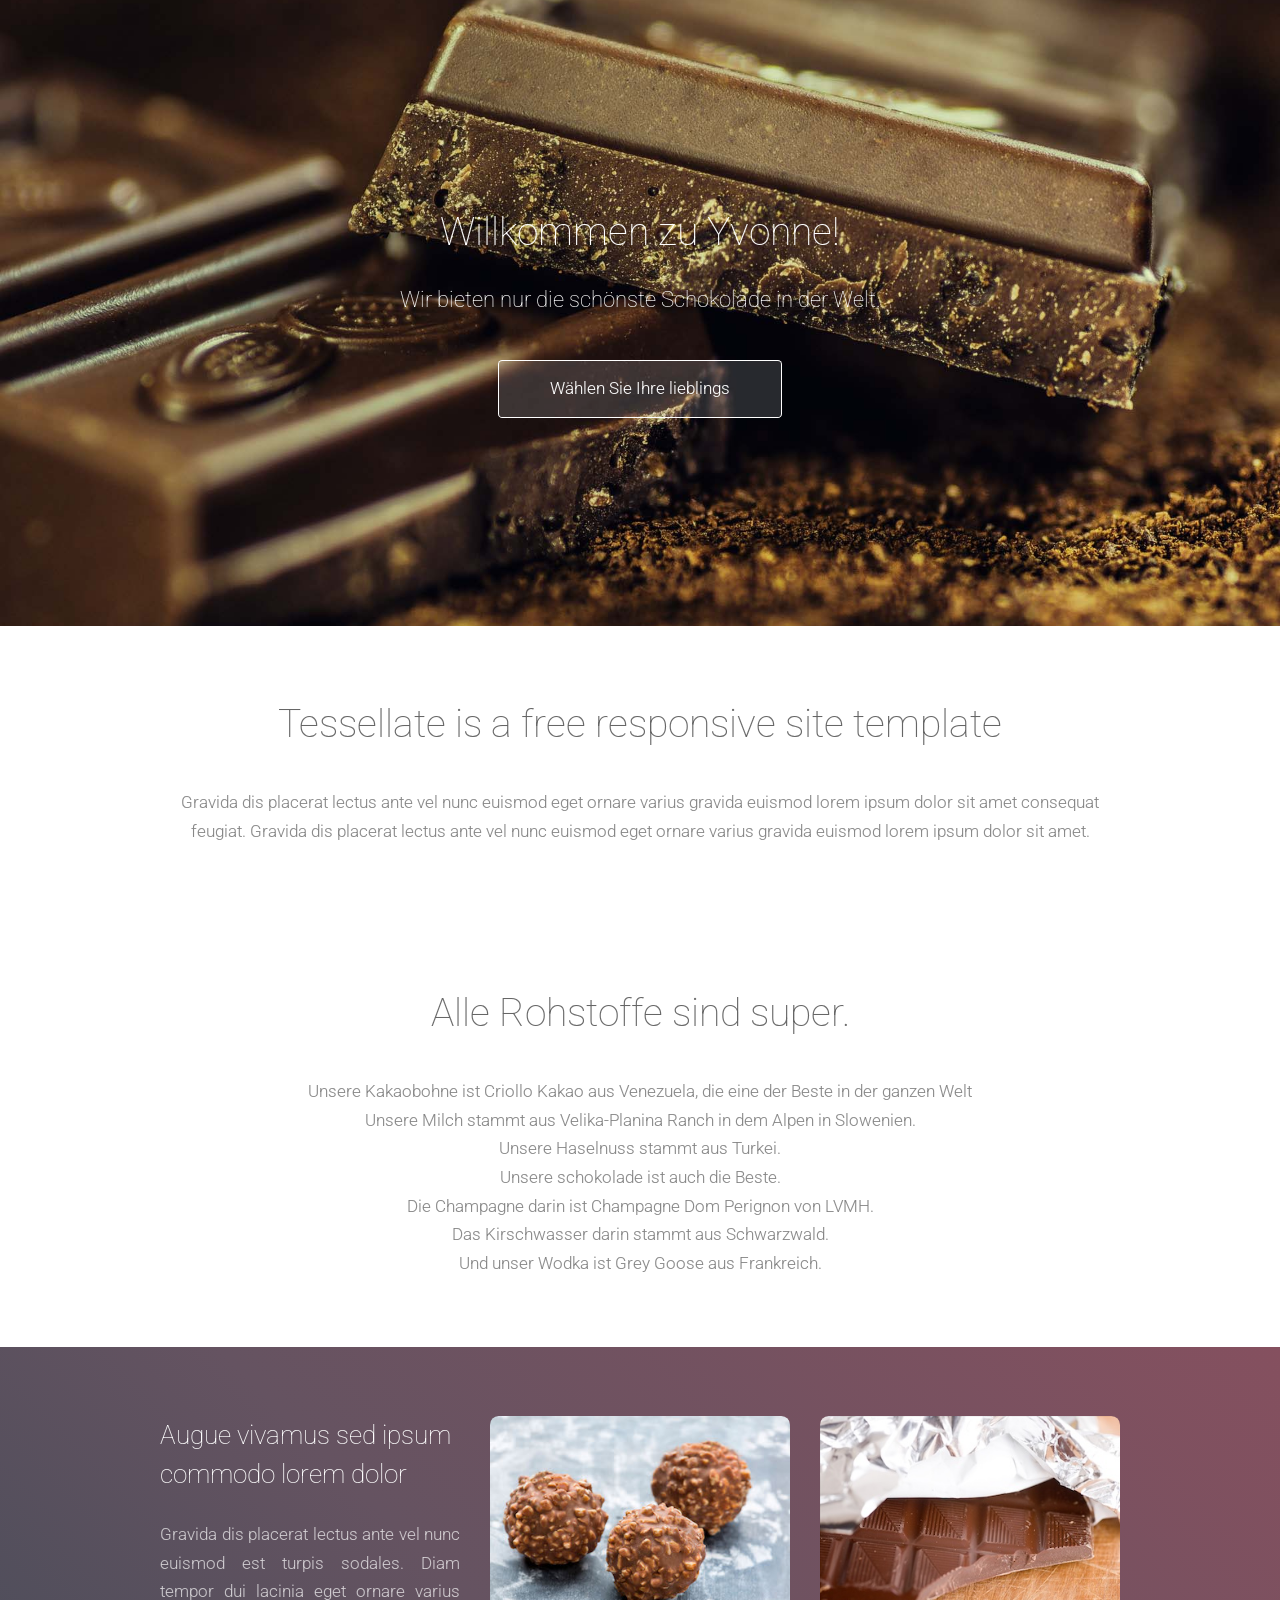
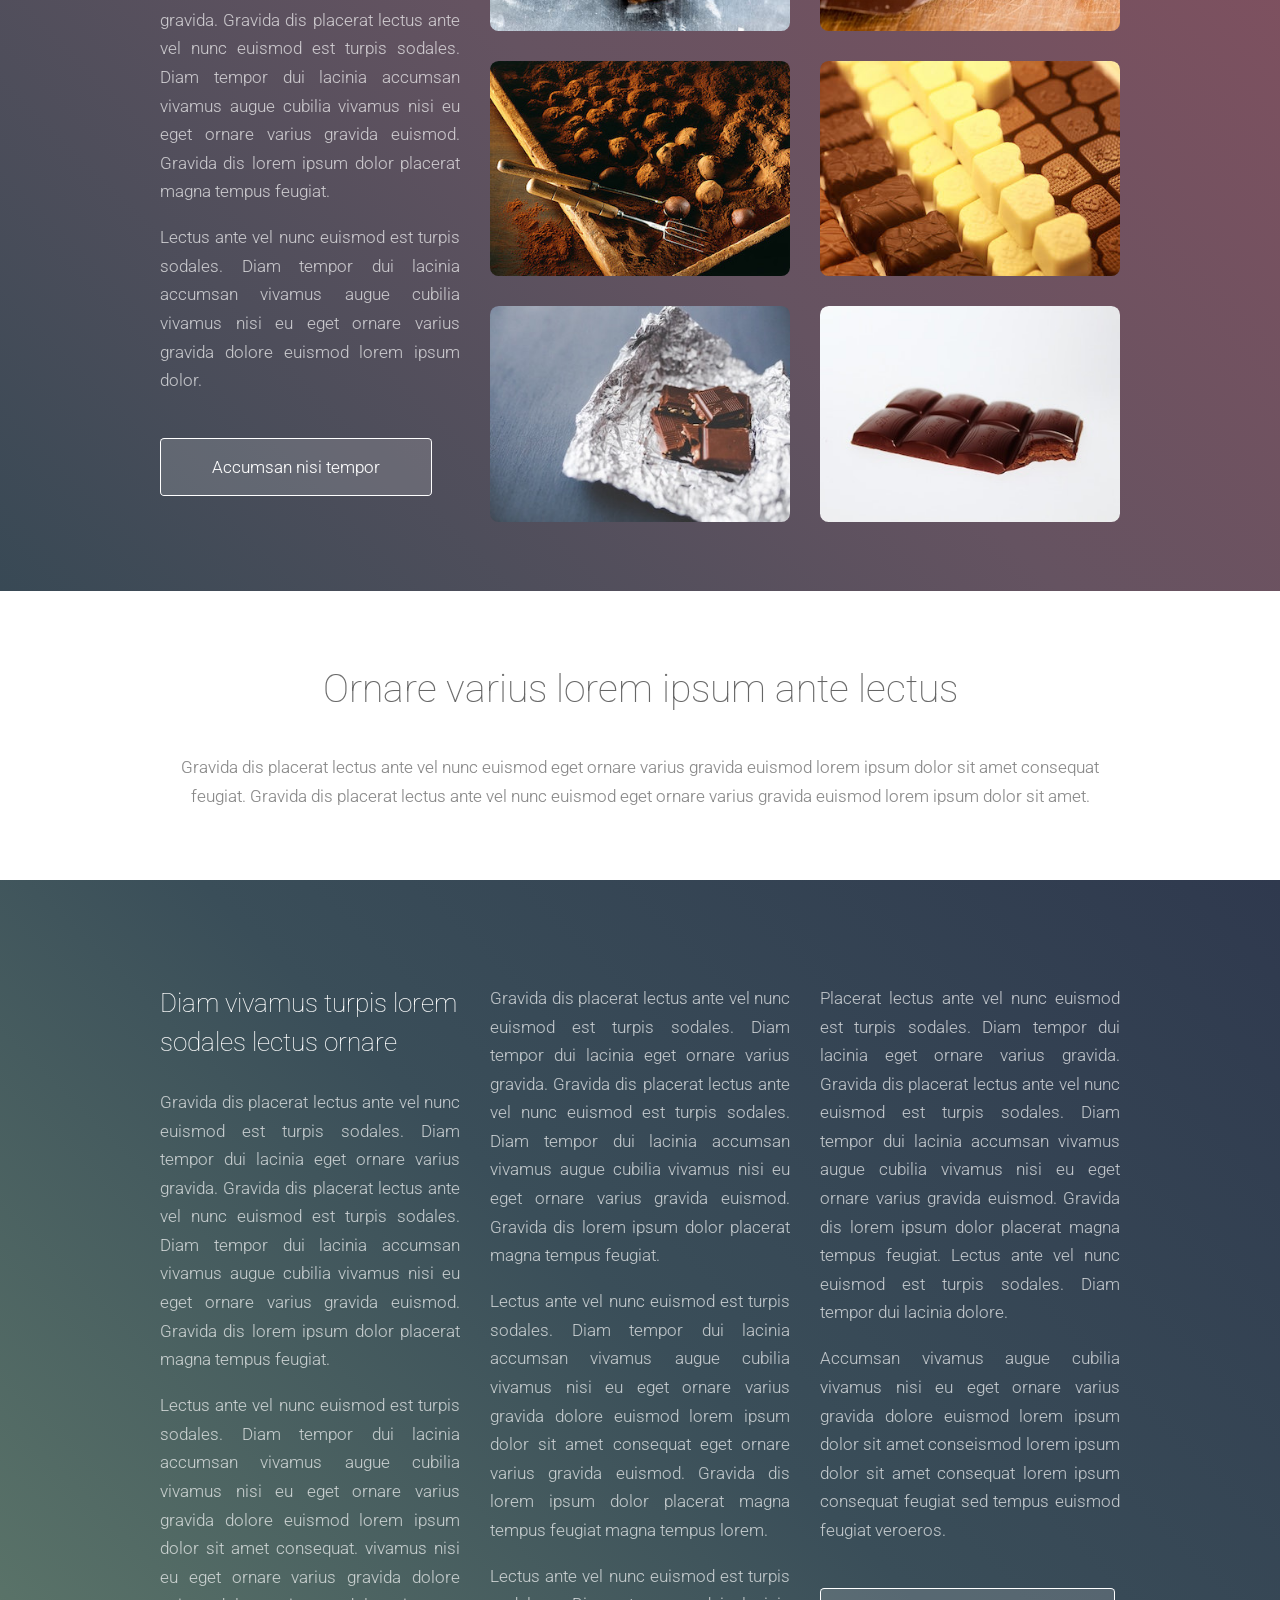
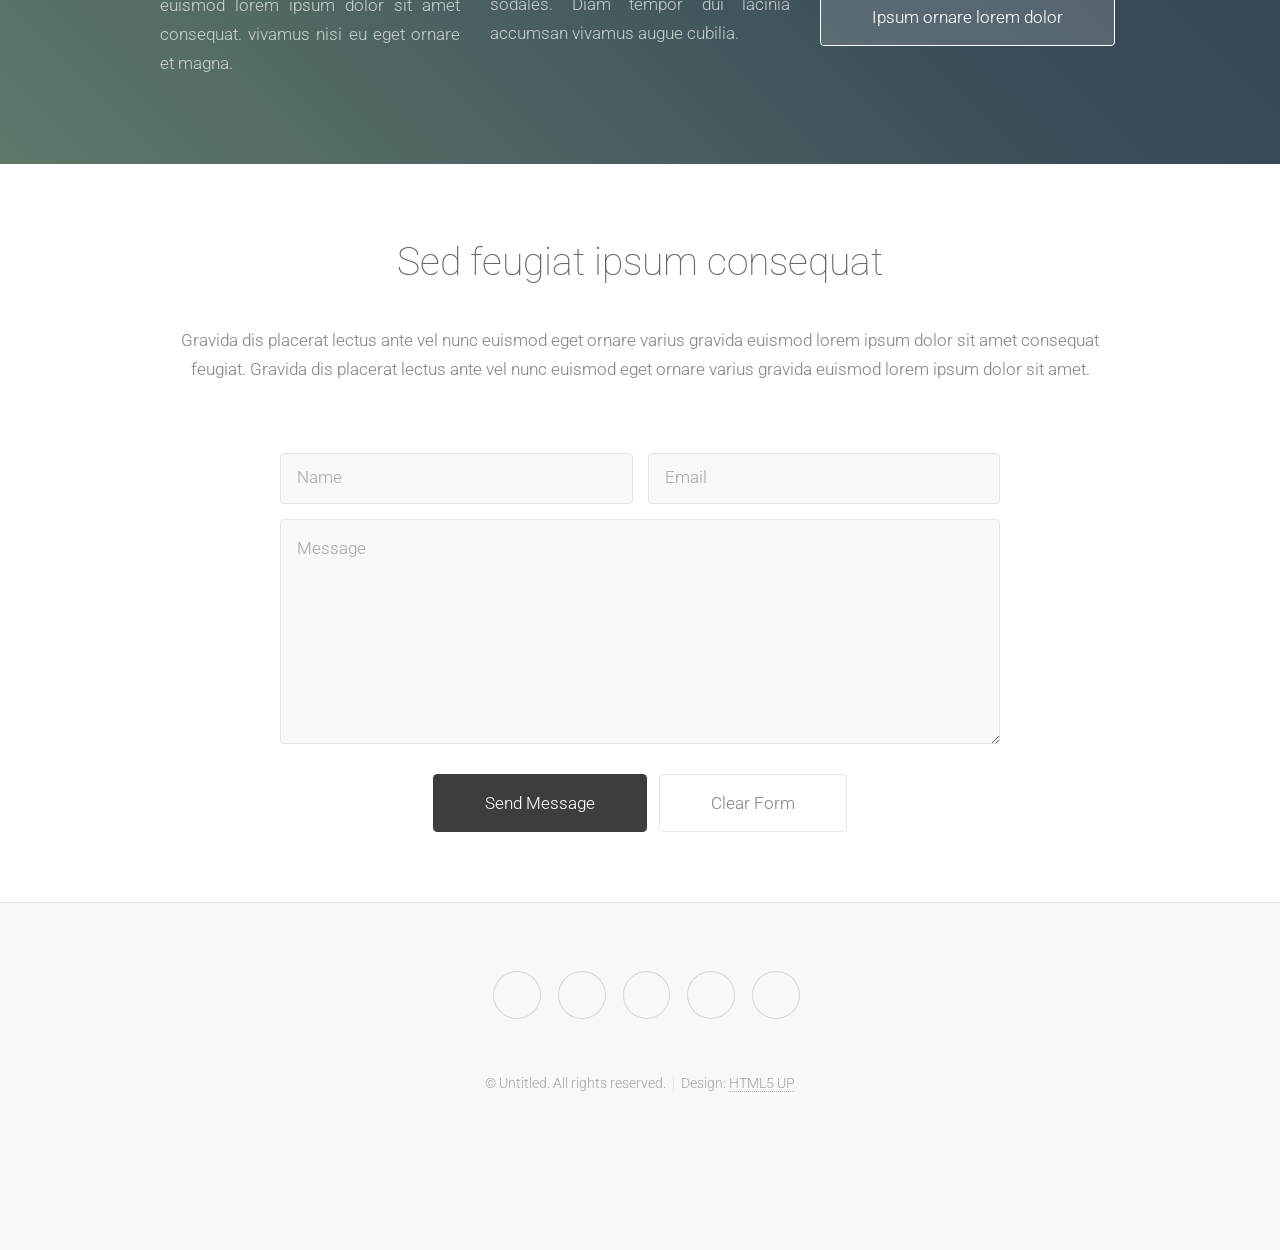
==== commit 783deeda: "3" ====
--- a/index.html
+++ b/index.html
@@ -36,7 +36,7 @@
 						feugiat. Gravida dis placerat lectus ante vel nunc euismod eget ornare varius gravida euismod lorem ipsum dolor sit amet.</p>
 					</div>
 				</header>
-				<div class="content dark style1 featured">
+				<!--div class="content dark style1 featured" >
 					<div class="container">
 						<div class="row">
 							<div class="4u 12u(narrow)">
@@ -86,14 +86,20 @@
 					</div>
 				</div>
 			</section>
-
+			
 		<!-- Second -->
 			<section id="second" class="main">
 				<header>
 					<div class="container">
-						<h2>Euismod sed feugiat lorem tempus magna</h2>
-						<p>Gravida dis placerat lectus ante vel nunc euismod eget ornare varius gravida euismod lorem ipsum dolor sit amet consequat<br />
-						feugiat. Gravida dis placerat lectus ante vel nunc euismod eget ornare varius gravida euismod lorem ipsum dolor sit amet.</p>
+						<h2>Alle Rohstoffe sind super.</h2>
+						<p>Unsere Kakaobohne ist Criollo Kakao aus Venezuela, die eine der Beste in der ganzen Welt<br />
+						Unsere Milch stammt aus Velika-Planina Ranch in dem Alpen in Slowenien.<br />
+						Unsere Haselnuss stammt aus Turkei.<br>
+						Unsere schokolade ist auch die Beste.<br>
+						Die Champagne darin ist Champagne Dom Perignon von LVMH.<br>
+						Das Kirschwasser darin stammt aus Schwarzwald.<br>
+						Und unser Wodka ist Grey Goose aus Frankreich.<br>
+					</p>
 					</div>
 				</header>
 				<div class="content dark style2">
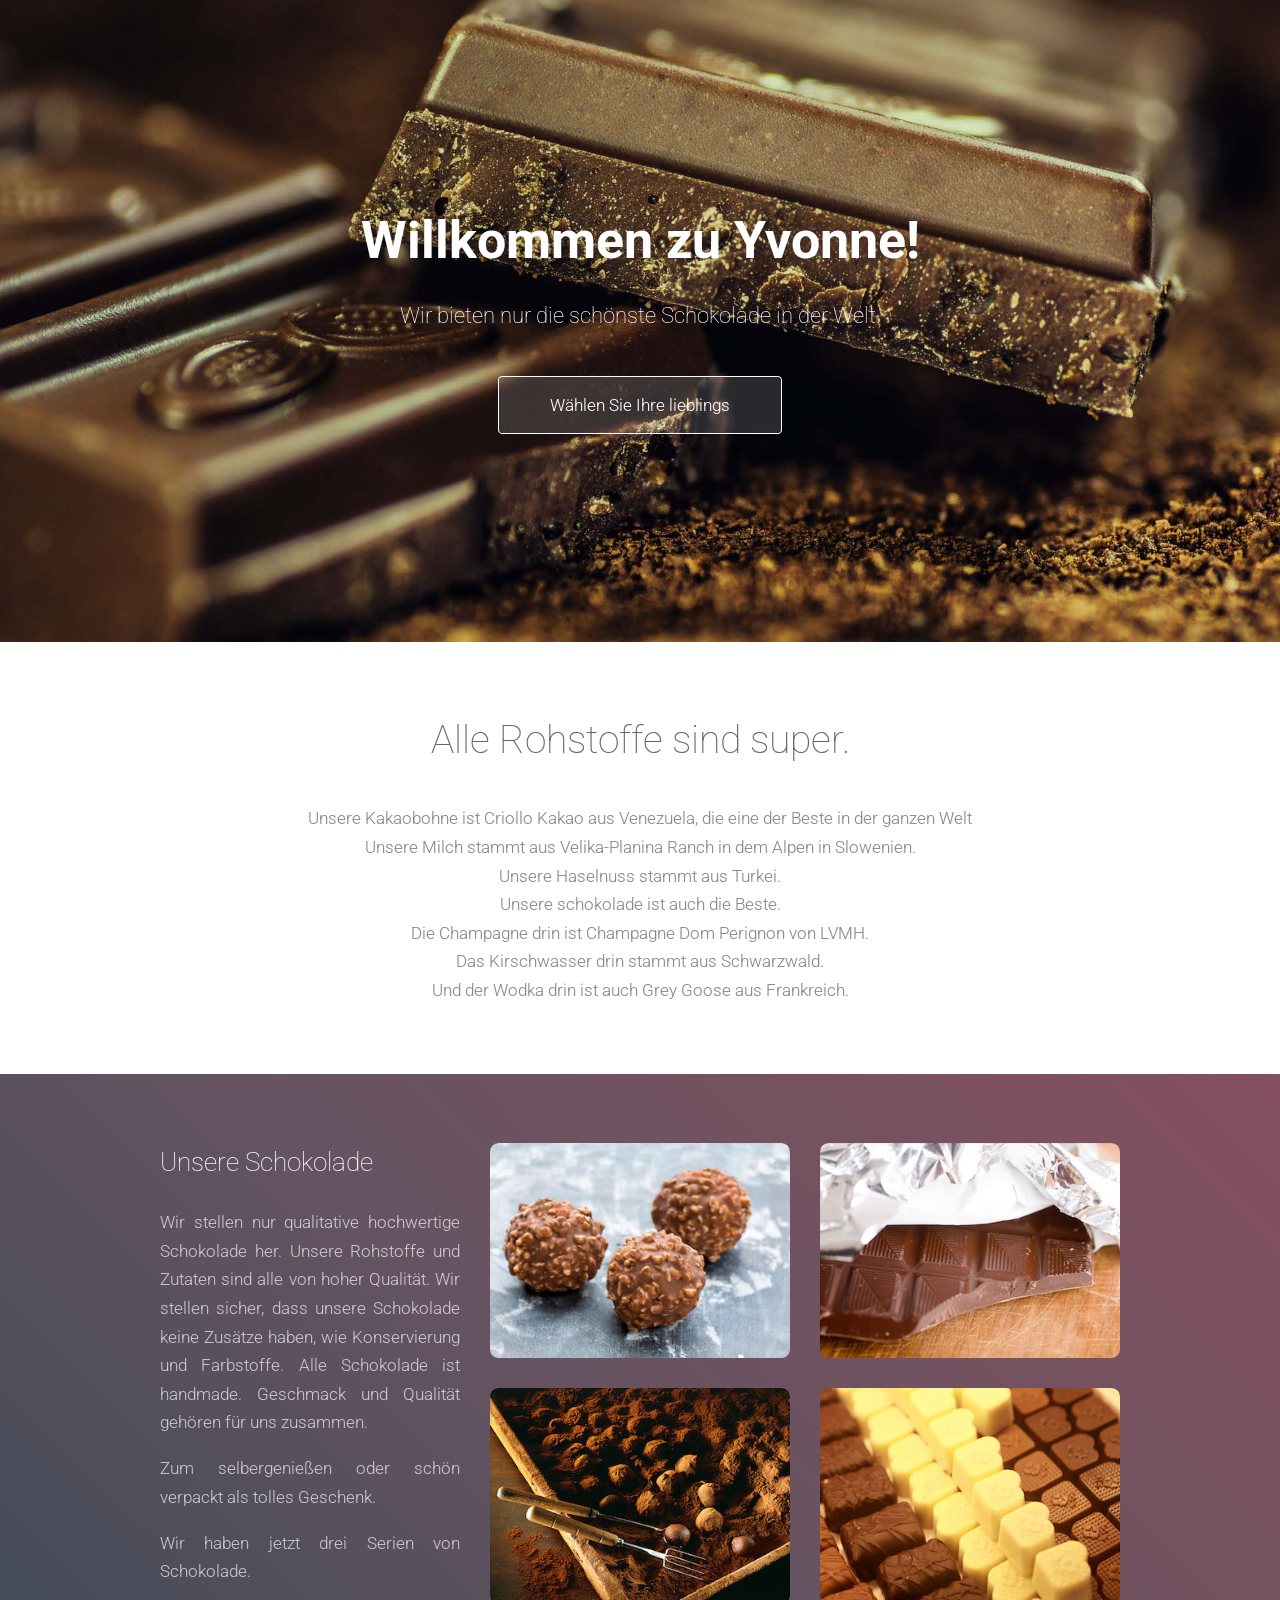
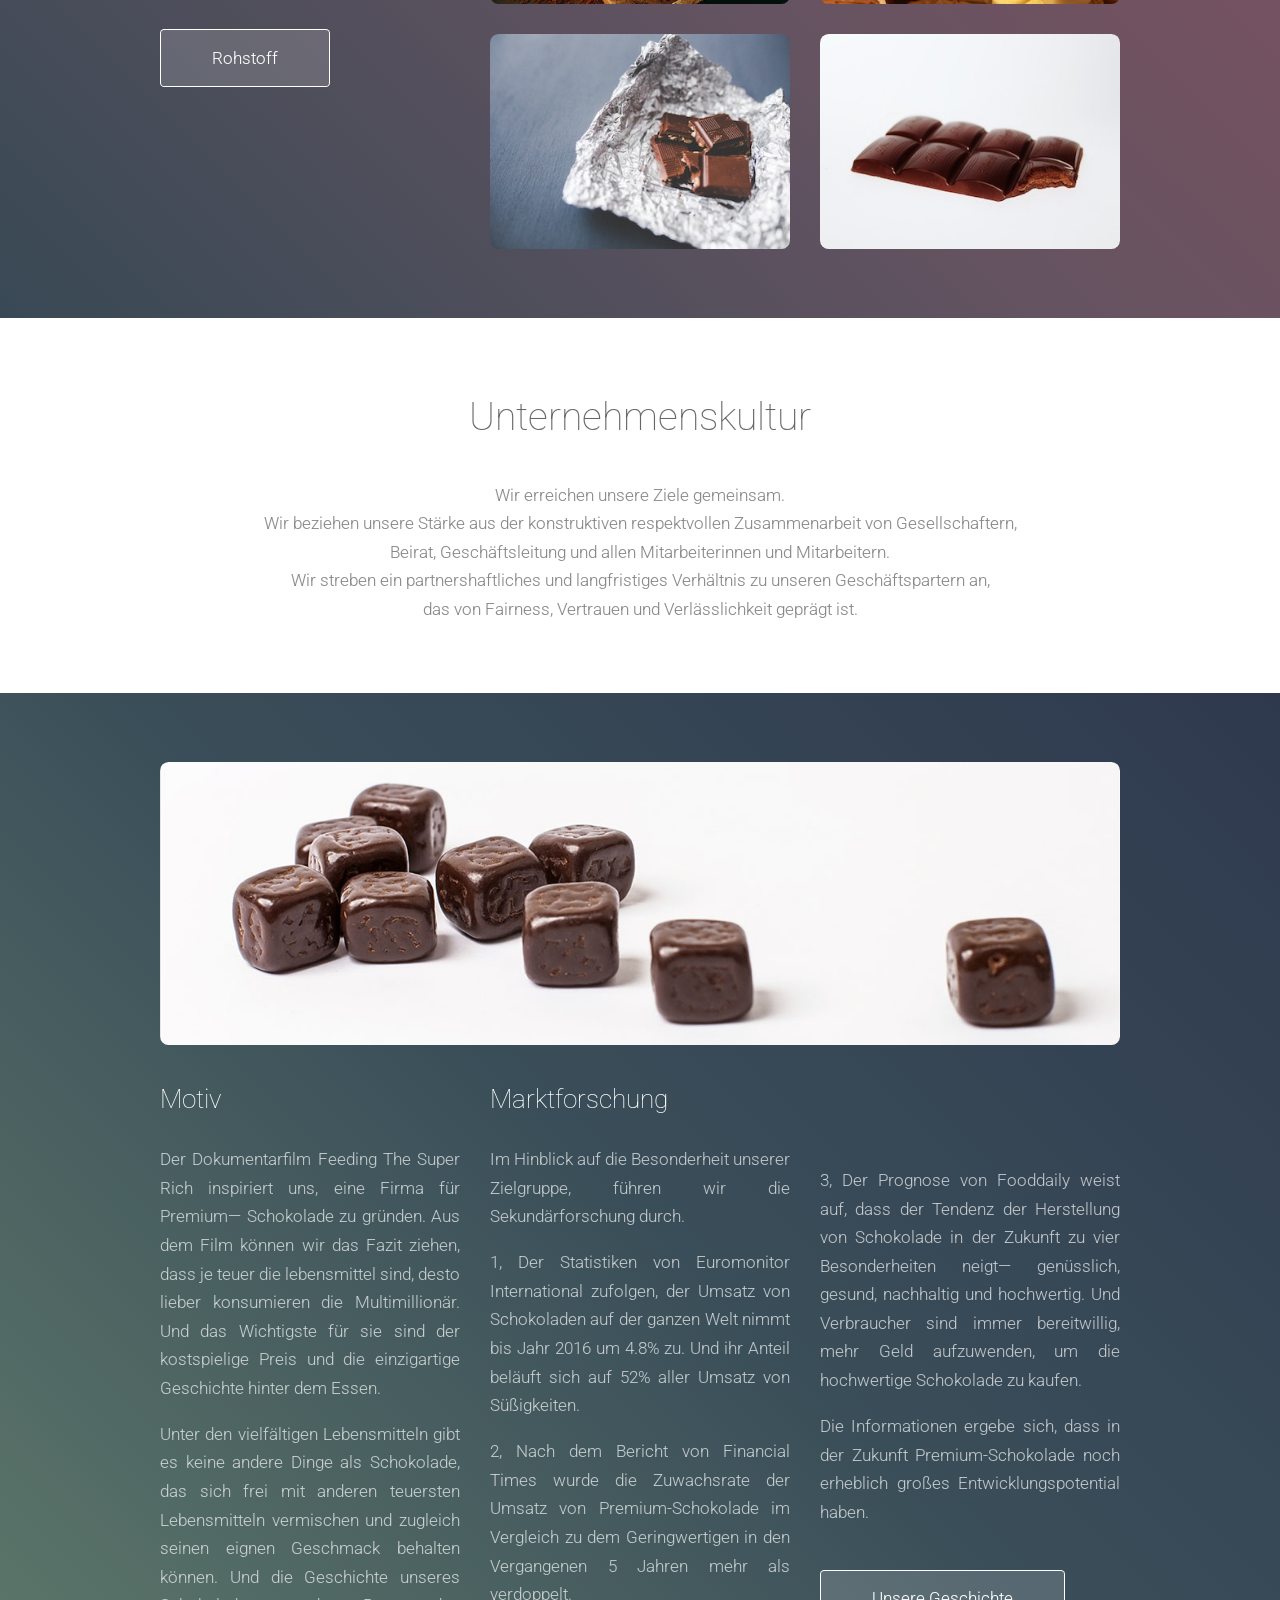
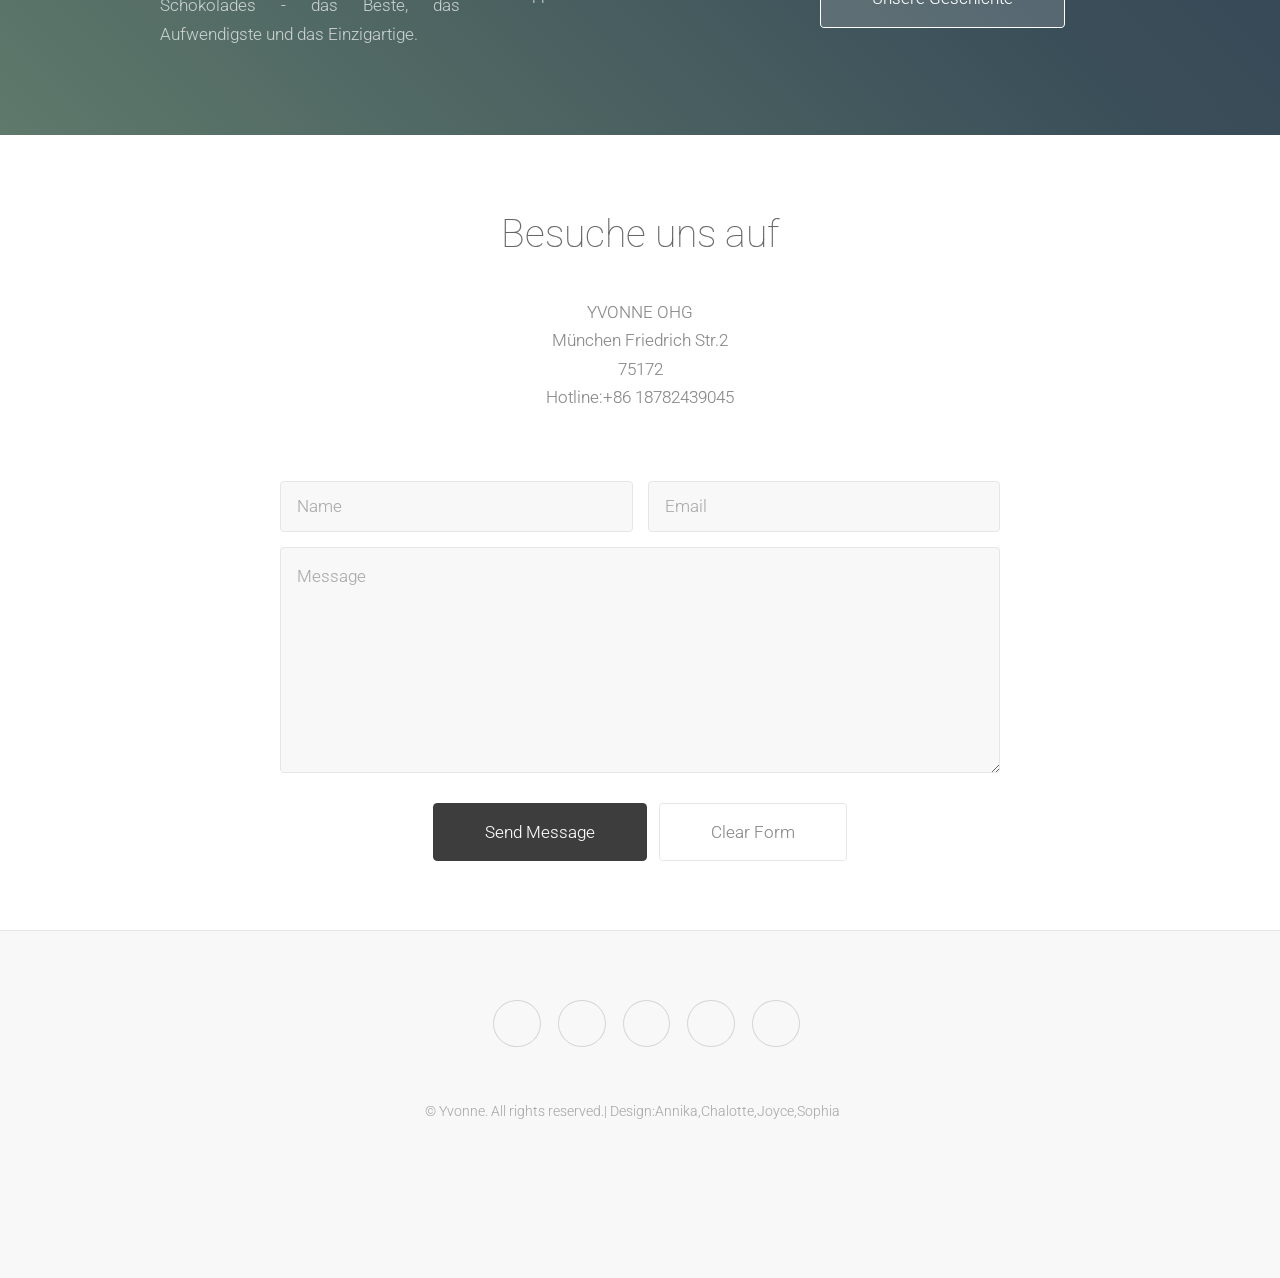
==== commit 836c4125: "5" ====
--- a/index.html
+++ b/index.html
@@ -28,7 +28,7 @@
 			</section>
 
 		<!-- First -->
-			<section id="first" class="main">
+			<!--section id="first" class="main">
 				<header>
 					<div class="container">
 						<h2>Tessellate is a free responsive site template</h2>
@@ -96,9 +96,9 @@
 						Unsere Milch stammt aus Velika-Planina Ranch in dem Alpen in Slowenien.<br />
 						Unsere Haselnuss stammt aus Turkei.<br>
 						Unsere schokolade ist auch die Beste.<br>
-						Die Champagne darin ist Champagne Dom Perignon von LVMH.<br>
-						Das Kirschwasser darin stammt aus Schwarzwald.<br>
-						Und unser Wodka ist Grey Goose aus Frankreich.<br>
+						Die Champagne drin ist Champagne Dom Perignon von LVMH.<br>
+						Das Kirschwasser drin stammt aus Schwarzwald.<br>
+						Und der Wodka drin ist auch Grey Goose aus Frankreich.<br>
 					</p>
 					</div>
 				</header>
@@ -107,17 +107,12 @@
 						<div class="row">
 							<div class="4u 12u(narrow)">
 								<section>
-									<h3>Augue vivamus sed ipsum commodo lorem dolor</h3>
-									<p>Gravida dis placerat lectus ante vel nunc euismod est turpis sodales. Diam
-									tempor dui lacinia eget ornare varius gravida. Gravida dis placerat lectus ante
-									vel nunc euismod est turpis sodales. Diam tempor dui lacinia accumsan vivamus
-									augue cubilia vivamus nisi eu eget ornare varius gravida euismod.  Gravida dis
-									lorem ipsum dolor placerat magna tempus feugiat.</p>
-									<p>Lectus ante vel nunc euismod est turpis sodales. Diam tempor dui lacinia
-									accumsan vivamus augue cubilia vivamus nisi eu eget ornare varius gravida dolore
-									euismod lorem ipsum dolor.</p>
+									<h3>Unsere Schokolade</h3>
+									<p>Wir stellen nur qualitative hochwertige Schokolade her. Unsere Rohstoffe und Zutaten sind alle von hoher Qualität. Wir stellen sicher, dass unsere Schokolade keine Zusätze haben, wie Konservierung und Farbstoffe. Alle Schokolade ist handmade. Geschmack und Qualität gehören für uns zusammen.</p>
+									<p>Zum selbergenießen oder schön verpackt als tolles Geschenk.</p>
+									<p>Wir haben jetzt drei Serien von Schokolade.</p>
 									<footer>
-										<a href="#third" class="button scrolly">Accumsan nisi tempor</a>
+										<a href="#third" class="button scrolly">Rohstoff</a>
 									</footer>
 								</section>
 							</div>
@@ -140,9 +135,8 @@
 			<section id="third" class="main">
 				<header>
 					<div class="container">
-						<h2>Ornare varius lorem ipsum ante lectus</h2>
-						<p>Gravida dis placerat lectus ante vel nunc euismod eget ornare varius gravida euismod lorem ipsum dolor sit amet consequat<br />
-						feugiat. Gravida dis placerat lectus ante vel nunc euismod eget ornare varius gravida euismod lorem ipsum dolor sit amet.</p>
+						<h2>Unternehmenskultur</h2>
+						<p>Wir erreichen unsere Ziele gemeinsam.<br>Wir beziehen unsere Stärke aus der konstruktiven respektvollen Zusammenarbeit von Gesellschaftern, <br>Beirat, Geschäftsleitung und allen Mitarbeiterinnen und Mitarbeitern.<br>Wir streben ein partnershaftliches und langfristiges Verhältnis zu unseren Geschäftspartern an, <br>das von Fairness, Vertrauen und Verlässlichkeit geprägt ist.</p>
 					</div>
 				</header>
 				<div class="content dark style3">
@@ -150,43 +144,24 @@
 						<span class="image featured"><img src="images/pic07.jpg" alt="" /></span>
 						<div class="row">
 							<div class="4u 12u(narrow)">
-								<h3>Diam vivamus turpis lorem sodales lectus ornare</h3>
-								<p>Gravida dis placerat lectus ante vel nunc euismod est turpis sodales. Diam
-								tempor dui lacinia eget ornare varius gravida. Gravida dis placerat lectus ante
-								vel nunc euismod est turpis sodales. Diam tempor dui lacinia accumsan vivamus
-								augue cubilia vivamus nisi eu eget ornare varius gravida euismod.  Gravida dis
-								lorem ipsum dolor placerat magna tempus feugiat.</p>
-								<p>Lectus ante vel nunc euismod est turpis sodales. Diam tempor dui lacinia
-								accumsan vivamus augue cubilia vivamus nisi eu eget ornare varius gravida dolore
-								euismod lorem ipsum dolor sit amet consequat. vivamus nisi eu eget ornare varius
-								gravida dolore euismod lorem ipsum dolor sit amet consequat. vivamus nisi eu
-								eget ornare et magna.</p>
-							</div>
-							<div class="4u 12u(narrow)">
-								<p>Gravida dis placerat lectus ante vel nunc euismod est turpis sodales. Diam
-								tempor dui lacinia eget ornare varius gravida. Gravida dis placerat lectus ante
-								vel nunc euismod est turpis sodales. Diam tempor dui lacinia accumsan vivamus
-								augue cubilia vivamus nisi eu eget ornare varius gravida euismod.  Gravida dis
-								lorem ipsum dolor placerat magna tempus feugiat.</p>
-								<p>Lectus ante vel nunc euismod est turpis sodales. Diam tempor dui lacinia
-								accumsan vivamus augue cubilia vivamus nisi eu eget ornare varius gravida dolore
-								euismod lorem ipsum dolor sit amet consequat eget ornare varius gravida euismod.
-								Gravida dis lorem ipsum dolor placerat magna tempus feugiat magna tempus lorem.</p>
-								<p>Lectus ante vel nunc euismod est turpis sodales. Diam tempor dui lacinia
-								accumsan vivamus augue cubilia.</p>
-							</div>
-							<div class="4u 12u(narrow)">
-								<p>Placerat lectus ante vel nunc euismod est turpis sodales. Diam tempor dui
-								lacinia eget ornare varius gravida. Gravida dis placerat lectus ante vel nunc
-								euismod est turpis sodales. Diam tempor dui lacinia accumsan vivamus augue
-								cubilia vivamus nisi eu eget ornare varius gravida euismod.  Gravida dis
-								lorem ipsum dolor placerat magna tempus feugiat. Lectus ante vel nunc euismod
-								est turpis sodales. Diam tempor dui lacinia dolore.</p>
-								<p>Accumsan vivamus augue cubilia vivamus nisi eu eget ornare varius gravida
-								dolore euismod lorem ipsum dolor sit amet conseismod lorem ipsum dolor sit amet
-								consequat lorem ipsum consequat feugiat sed tempus euismod feugiat veroeros.</p>
+								<h3>Motiv</h3>
+								<p>Der Dokumentarfilm Feeding The Super Rich inspiriert uns, eine Firma für Premium— Schokolade zu gründen. Aus dem Film können wir das Fazit ziehen, dass je teuer die lebensmittel sind, desto lieber konsumieren die Multimillionär. Und das Wichtigste für sie sind der kostspielige Preis und die einzigartige Geschichte hinter dem Essen.</p>
+								<p>Unter den vielfältigen Lebensmitteln gibt es keine andere Dinge als Schokolade, das sich frei mit anderen teuersten Lebensmitteln vermischen und zugleich seinen eignen Geschmack behalten können. Und die Geschichte unseres Schokolades - das Beste, das Aufwendigste und das Einzigartige.</p>
+							</div>
+							<div class="4u 12u(narrow)">
+								<h3>Marktforschung</h3>
+								<p>Im Hinblick auf die Besonderheit unserer Zielgruppe, führen wir die Sekundärforschung durch.</p>
+								<p>1, Der Statistiken von Euromonitor International zufolgen, der Umsatz von Schokoladen auf der ganzen Welt nimmt bis Jahr 2016 um 4.8% zu. Und ihr Anteil beläuft sich auf 52% aller Umsatz von Süßigkeiten.</p>
+								<p>2, Nach dem Bericht von Financial Times wurde die Zuwachsrate der Umsatz von Premium-Schokolade im Vergleich zu dem Geringwertigen in den Vergangenen 5 Jahren mehr als verdoppelt.</p>
+							</div>
+							<div class="4u 12u(narrow)">
+								<br>
+								<br>
+								<br>
+								<p>3, Der Prognose von Fooddaily weist auf, dass der Tendenz der Herstellung von Schokolade in der Zukunft zu vier Besonderheiten neigt— genüsslich, gesund, nachhaltig und hochwertig. Und Verbraucher sind immer bereitwillig, mehr Geld aufzuwenden, um die hochwertige Schokolade zu kaufen.</p>
+								<p>Die Informationen ergebe sich, dass in der Zukunft Premium-Schokolade noch erheblich großes Entwicklungspotential haben.</p>
 								<footer>
-									<a href="#fourth" class="button scrolly">Ipsum ornare lorem dolor</a>
+									<a href="#fourth" class="button scrolly">Unsere Geschichte</a>
 								</footer>
 							</div>
 						</div>
@@ -370,9 +345,11 @@
 			<section id="fourth" class="main">
 				<header>
 					<div class="container">
-						<h2>Sed feugiat ipsum consequat</h2>
-						<p>Gravida dis placerat lectus ante vel nunc euismod eget ornare varius gravida euismod lorem ipsum dolor sit amet consequat<br />
-						feugiat. Gravida dis placerat lectus ante vel nunc euismod eget ornare varius gravida euismod lorem ipsum dolor sit amet.</p>
+						<h2>Besuche uns auf</h2>
+						<p>YVONNE OHG<br />
+						München Friedrich Str.2<br>
+						75172<br>
+						Hotline:+86 18782439045</p>
 					</div>
 				</header>
 				<div class="content style4 featured">
@@ -409,7 +386,7 @@
 				</ul>
 				<div class="copyright">
 					<ul class="menu">
-						<li>&copy; Untitled. All rights reserved.</li><li>Design: <a href="http://html5up.net">HTML5 UP</a></li>
+						<li>&copy; Yvonne. All rights reserved.|  Design:Annika,Chalotte,Joyce,Sophia</li><li></li>
 					</ul>
 				</div>
 			</section>
--- a/assets/css/main.css
+++ b/assets/css/main.css
@@ -2008,8 +2008,9 @@
 	}
 
 		#header header h1 {
-			font-size: 2.25em;
+			font-size: 3em;
 			line-height: 1.25em;
+			font-weight:bold;
 			margin-bottom: 0;
 		}
 
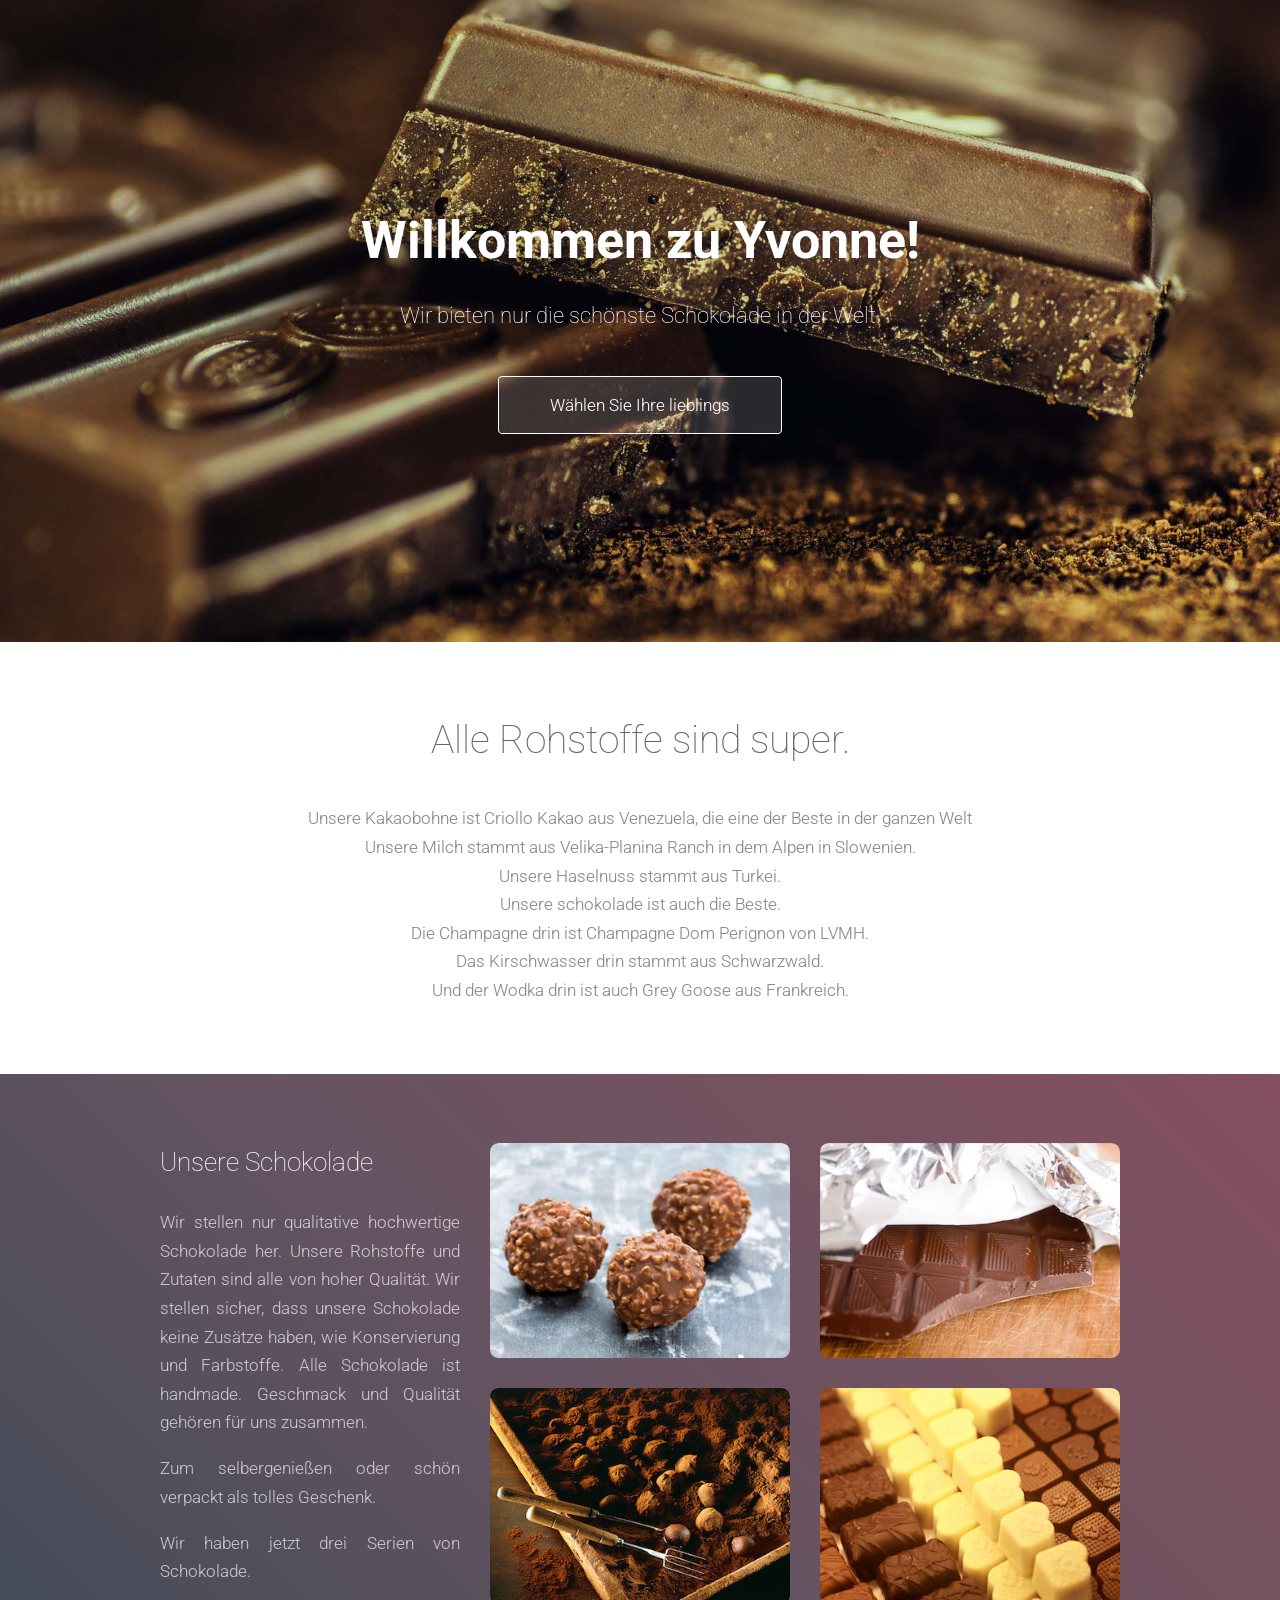
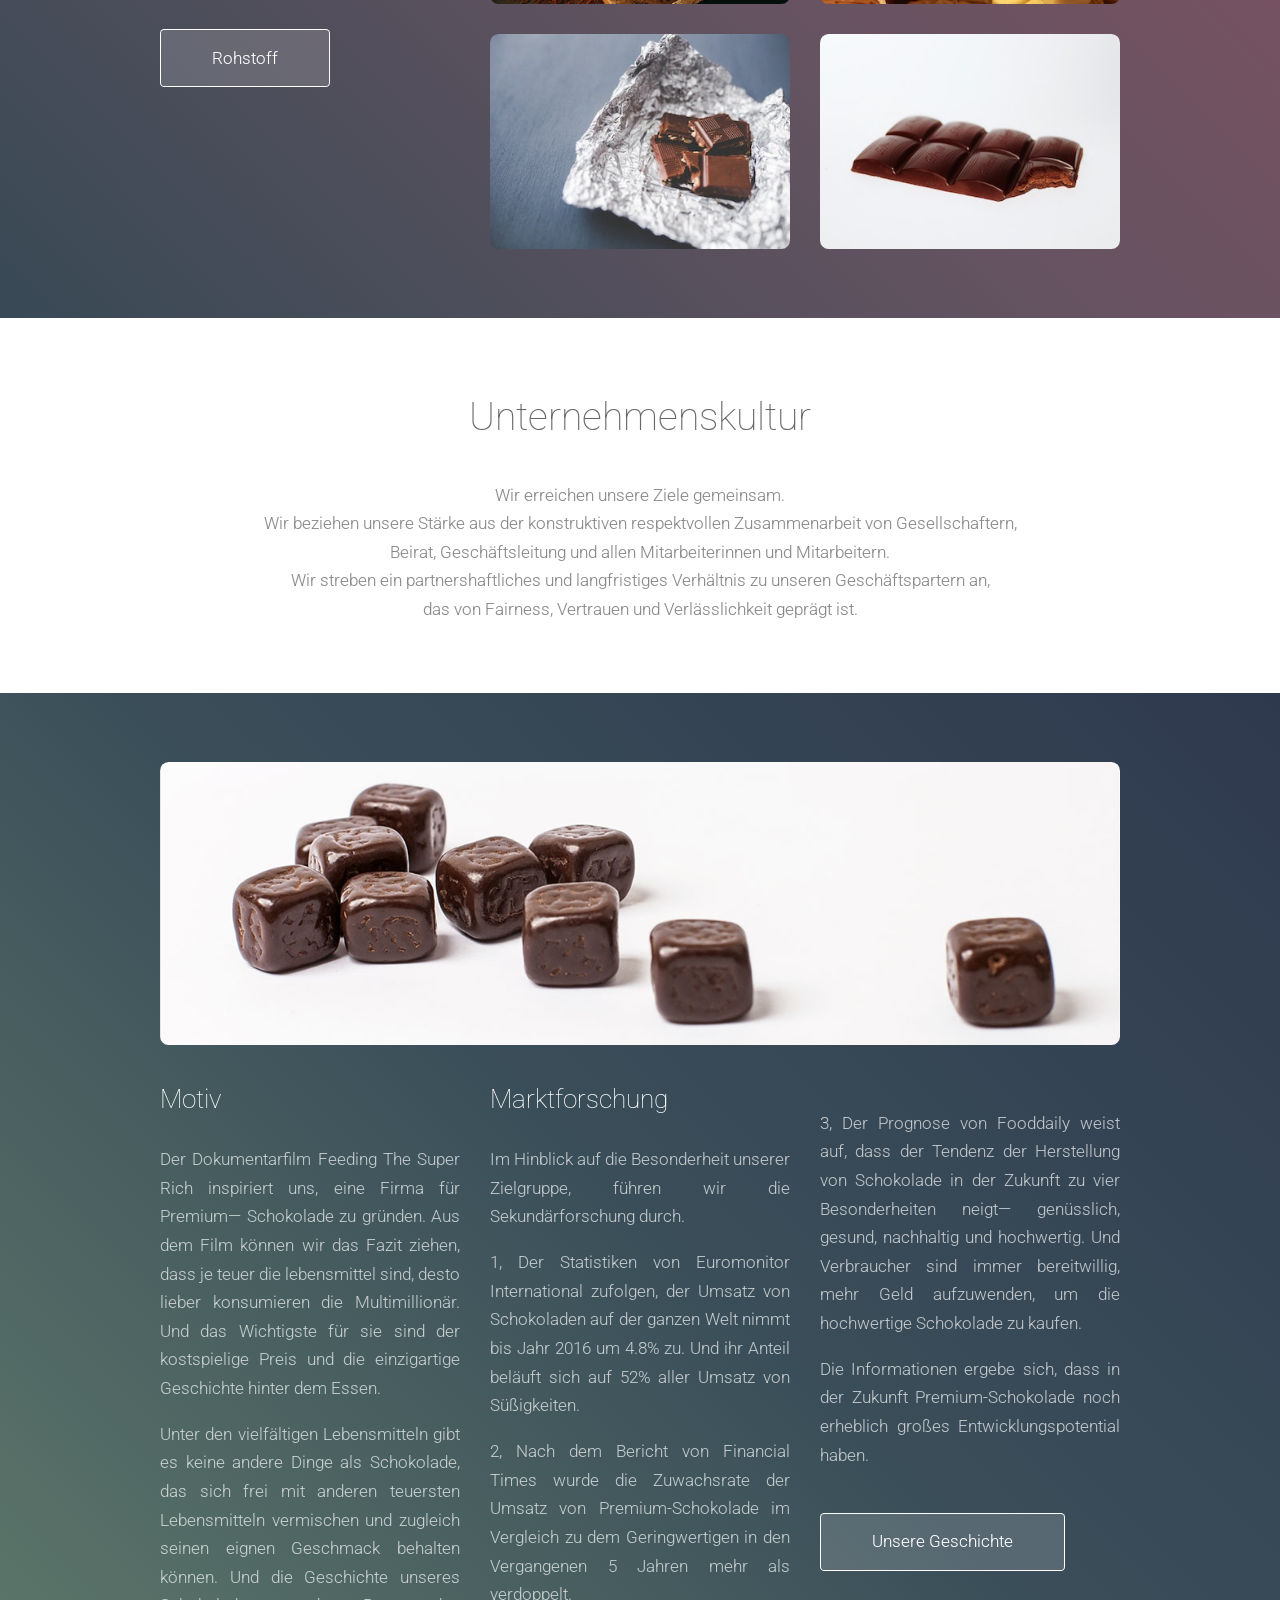
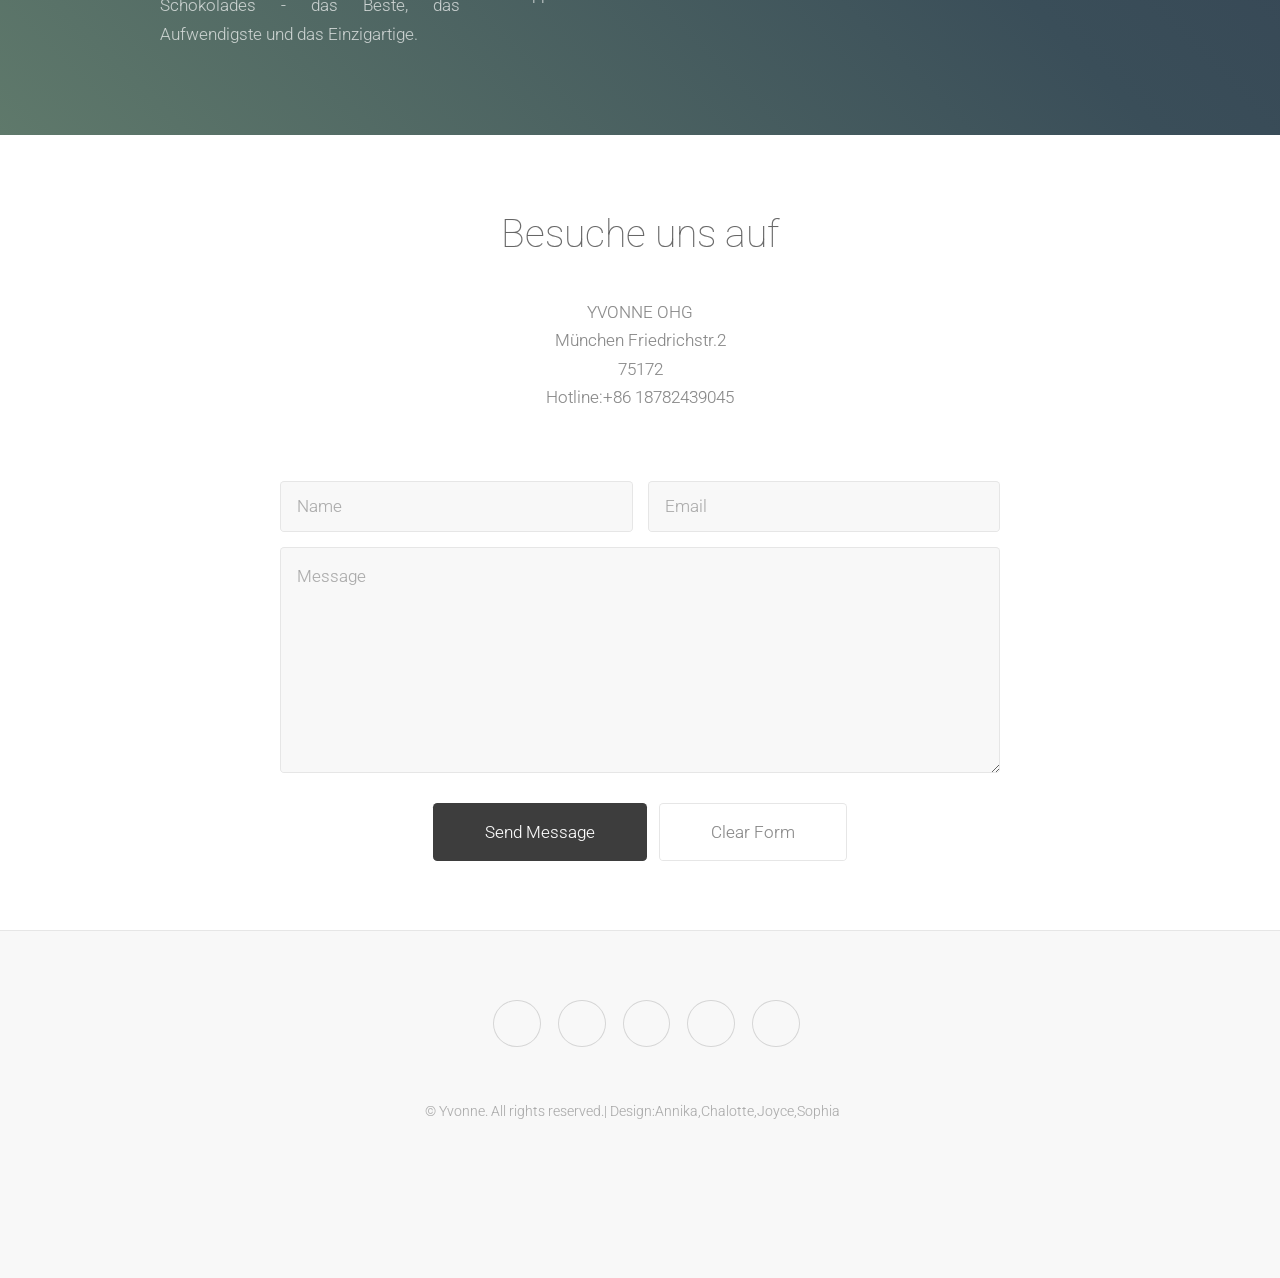
==== commit dd53c856: "change a little bit" ====
--- a/index.html
+++ b/index.html
@@ -156,8 +156,8 @@
 							</div>
 							<div class="4u 12u(narrow)">
 								<br>
-								<br>
-								<br>
+								
+							
 								<p>3, Der Prognose von Fooddaily weist auf, dass der Tendenz der Herstellung von Schokolade in der Zukunft zu vier Besonderheiten neigt— genüsslich, gesund, nachhaltig und hochwertig. Und Verbraucher sind immer bereitwillig, mehr Geld aufzuwenden, um die hochwertige Schokolade zu kaufen.</p>
 								<p>Die Informationen ergebe sich, dass in der Zukunft Premium-Schokolade noch erheblich großes Entwicklungspotential haben.</p>
 								<footer>
@@ -347,7 +347,7 @@
 					<div class="container">
 						<h2>Besuche uns auf</h2>
 						<p>YVONNE OHG<br />
-						München Friedrich Str.2<br>
+						München Friedrichstr.2<br>
 						75172<br>
 						Hotline:+86 18782439045</p>
 					</div>
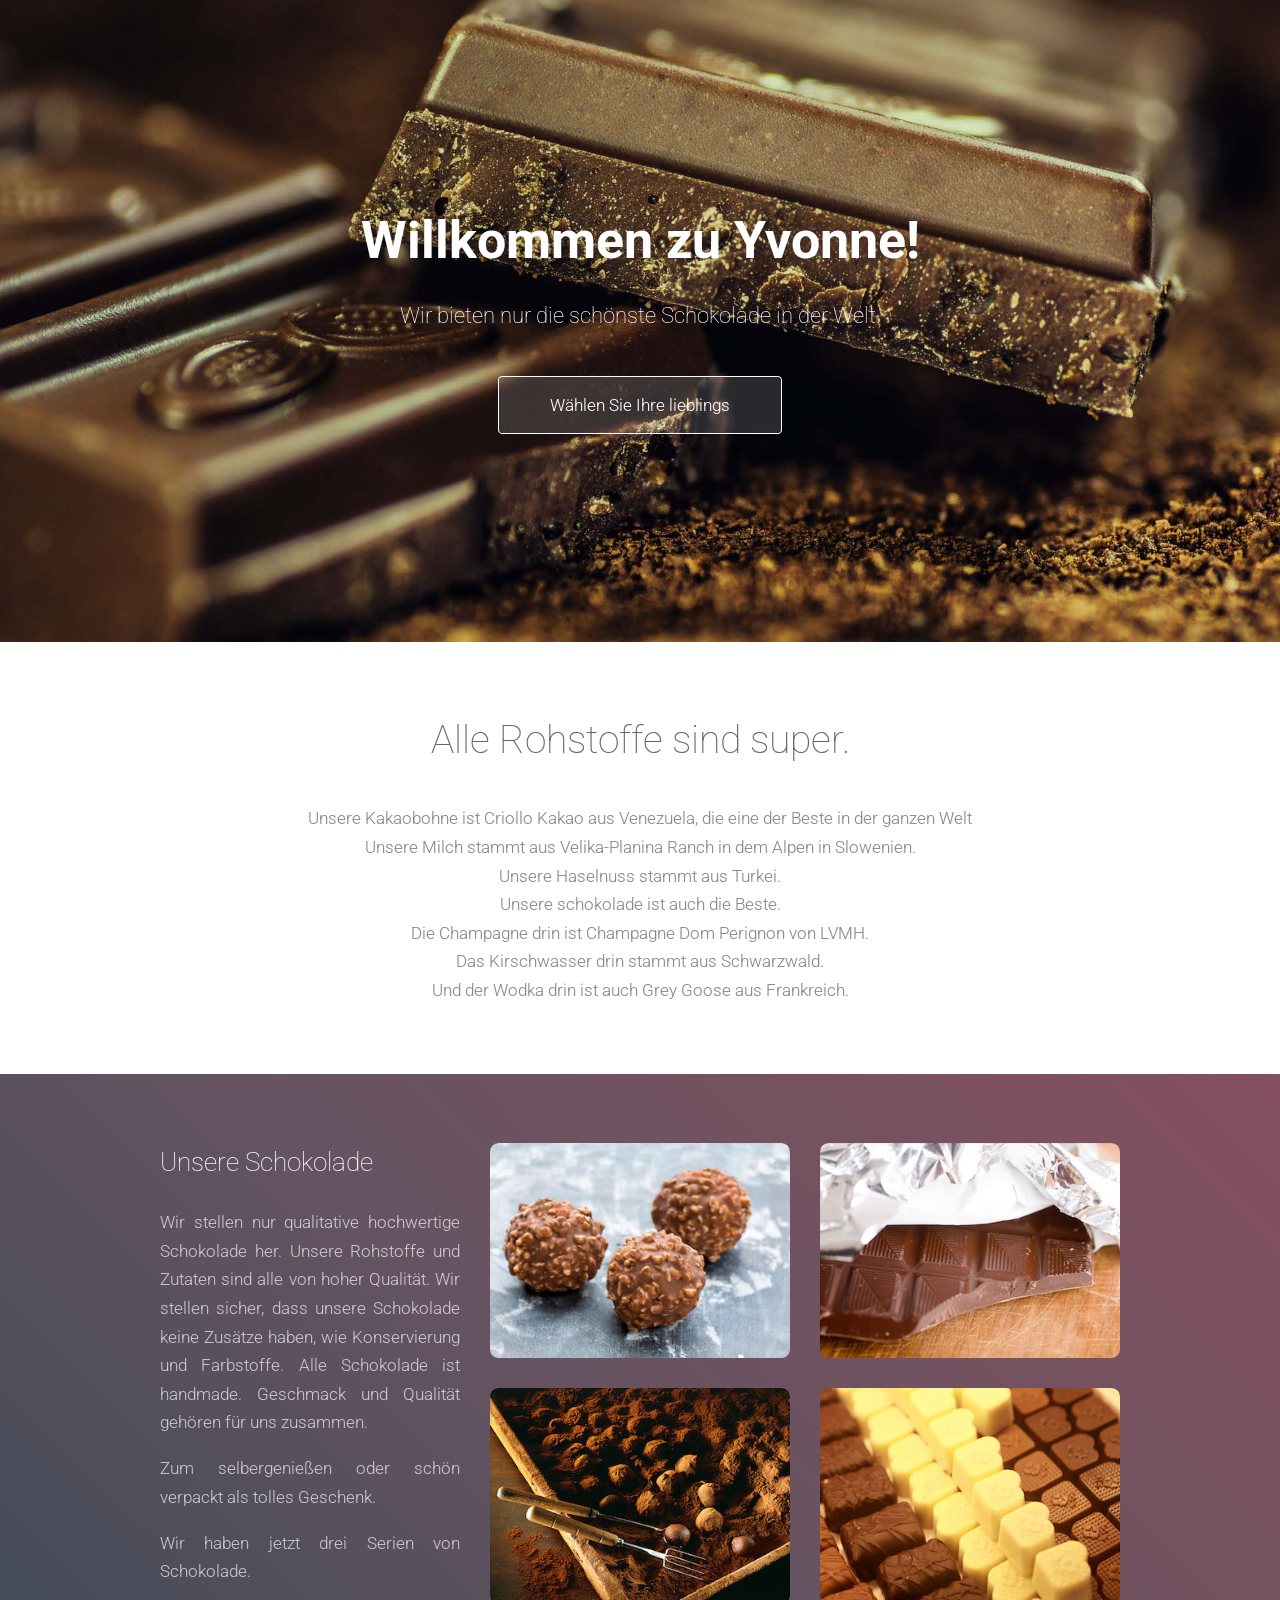
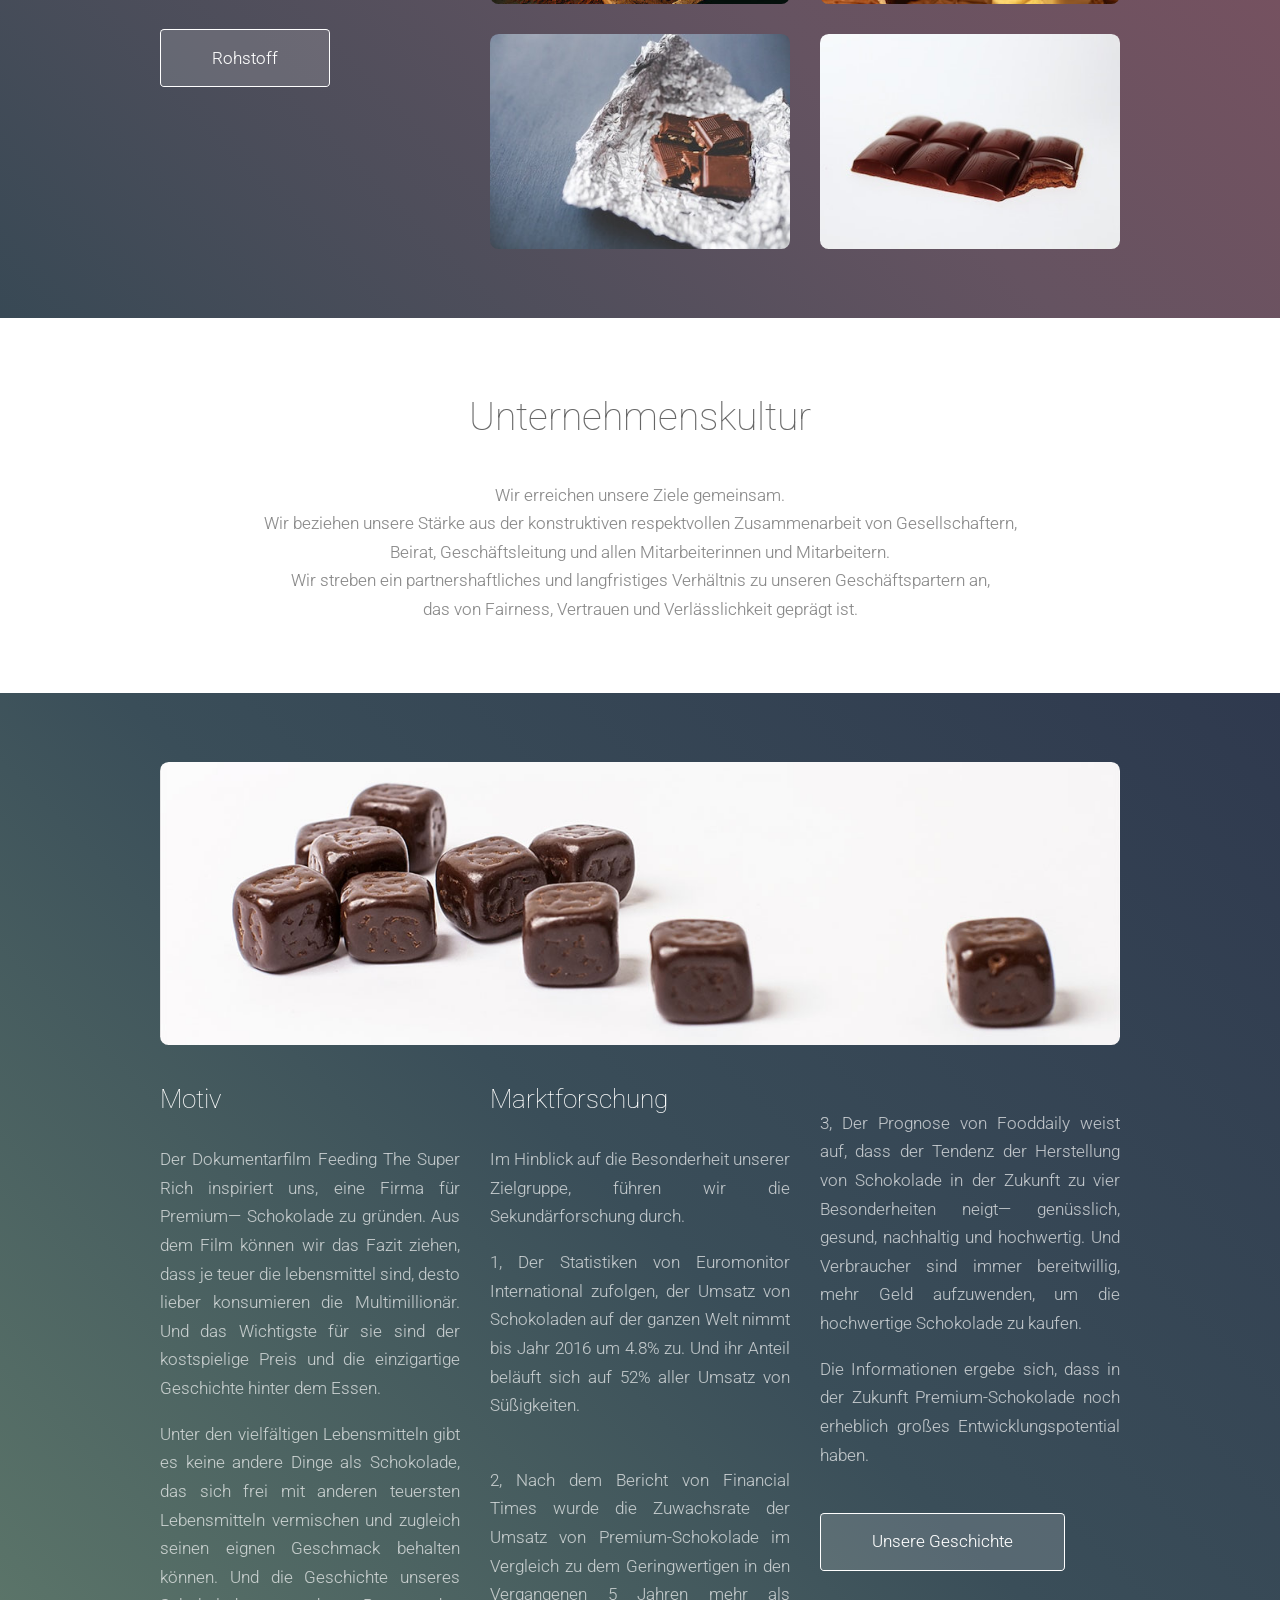
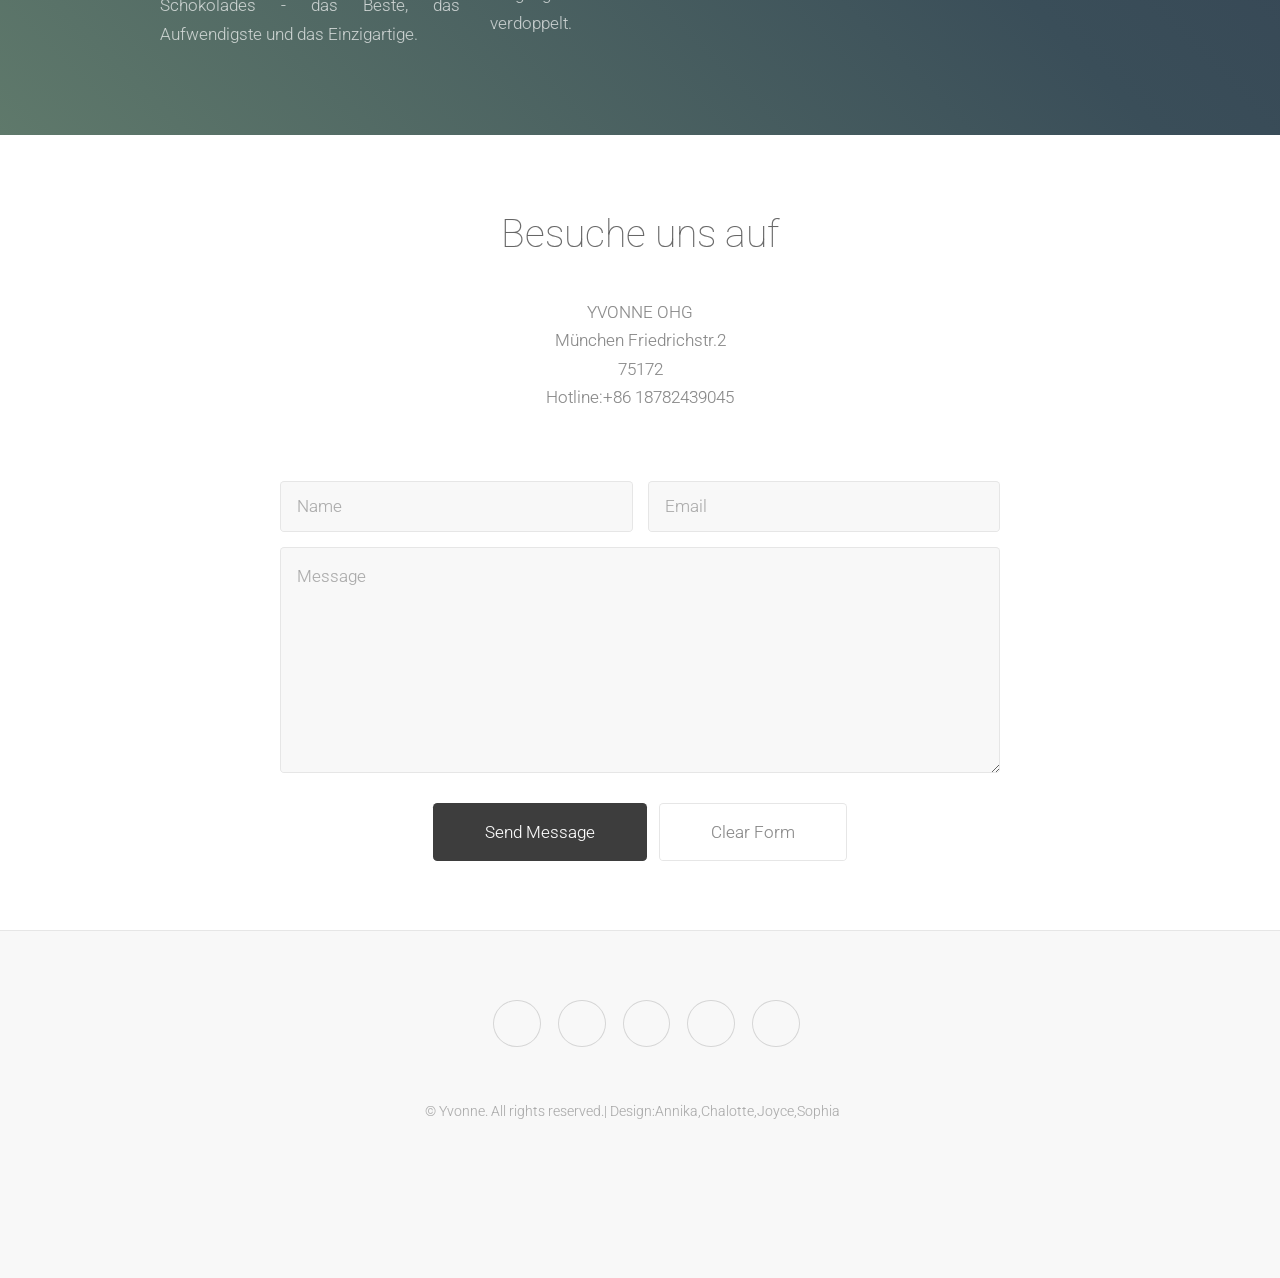
==== commit 76519846: "2" ====
--- a/index.html
+++ b/index.html
@@ -152,6 +152,7 @@
 								<h3>Marktforschung</h3>
 								<p>Im Hinblick auf die Besonderheit unserer Zielgruppe, führen wir die Sekundärforschung durch.</p>
 								<p>1, Der Statistiken von Euromonitor International zufolgen, der Umsatz von Schokoladen auf der ganzen Welt nimmt bis Jahr 2016 um 4.8% zu. Und ihr Anteil beläuft sich auf 52% aller Umsatz von Süßigkeiten.</p>
+								<br>
 								<p>2, Nach dem Bericht von Financial Times wurde die Zuwachsrate der Umsatz von Premium-Schokolade im Vergleich zu dem Geringwertigen in den Vergangenen 5 Jahren mehr als verdoppelt.</p>
 							</div>
 							<div class="4u 12u(narrow)">
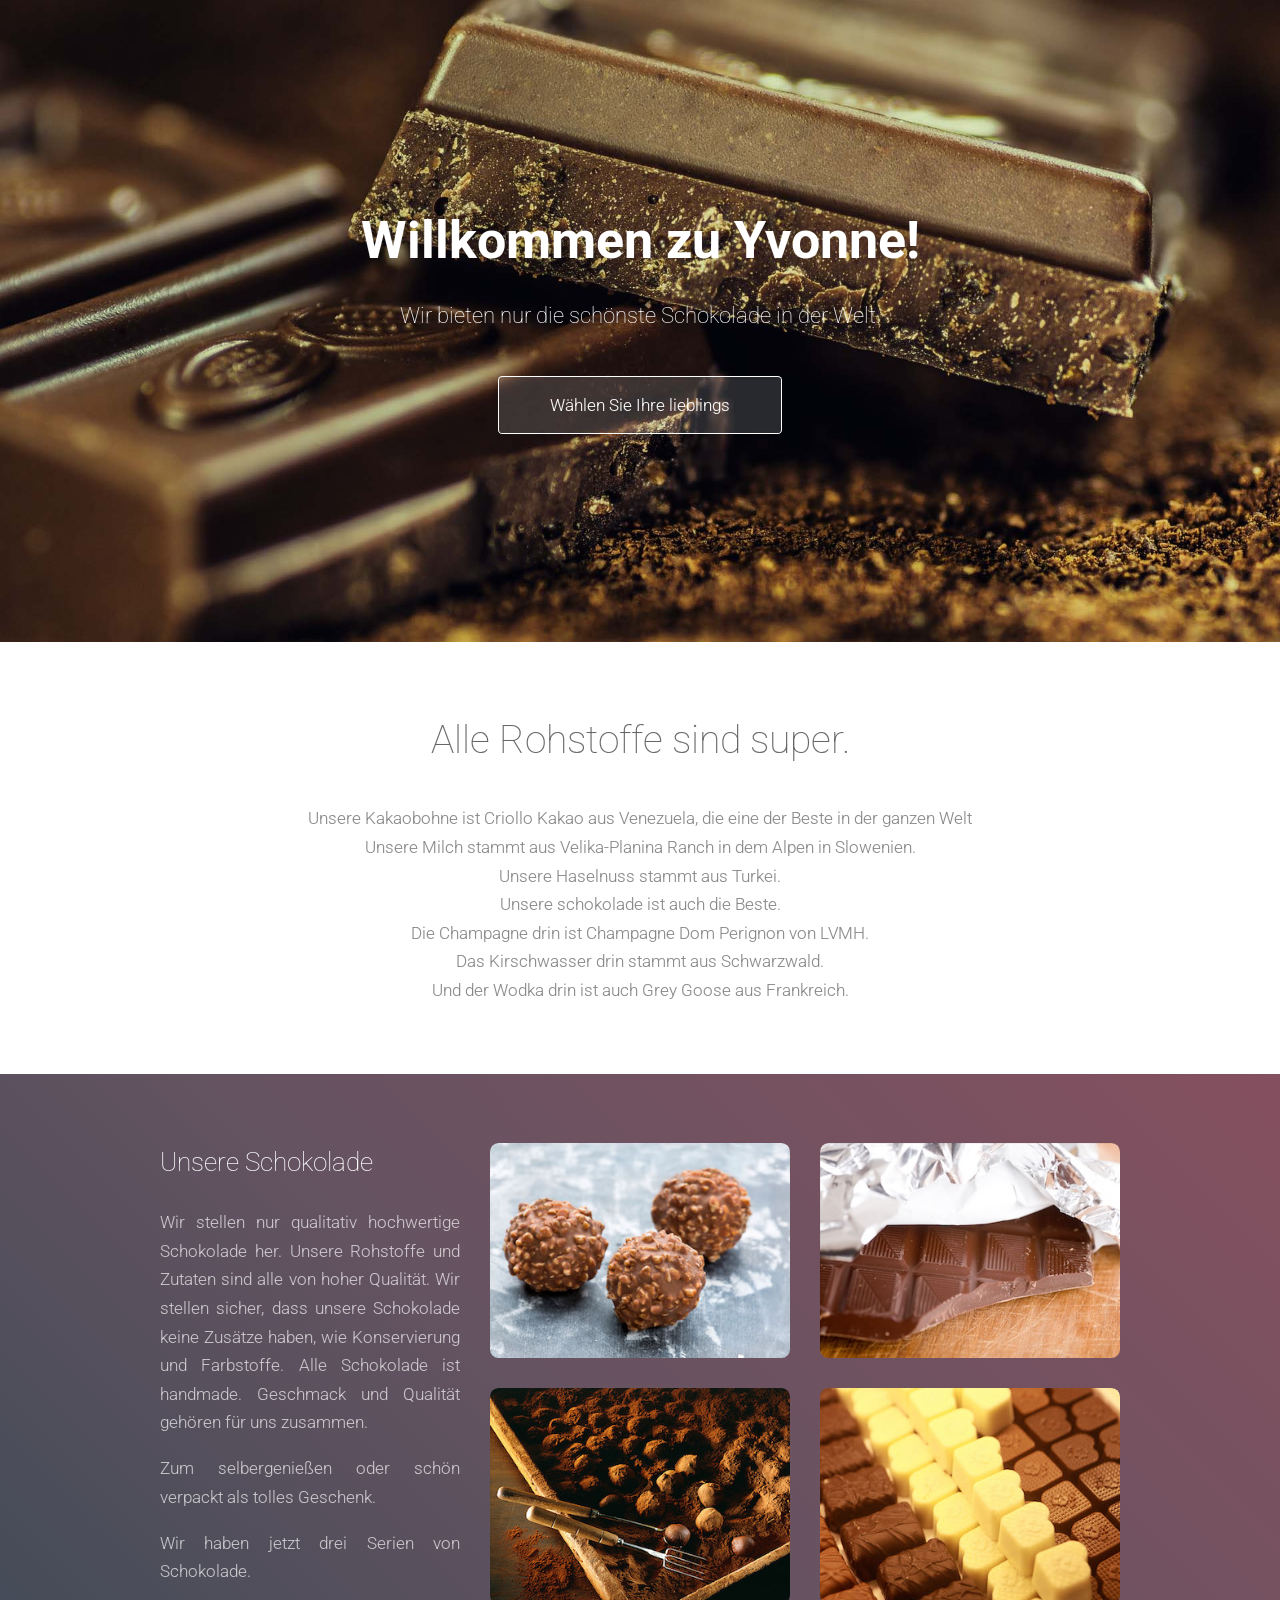
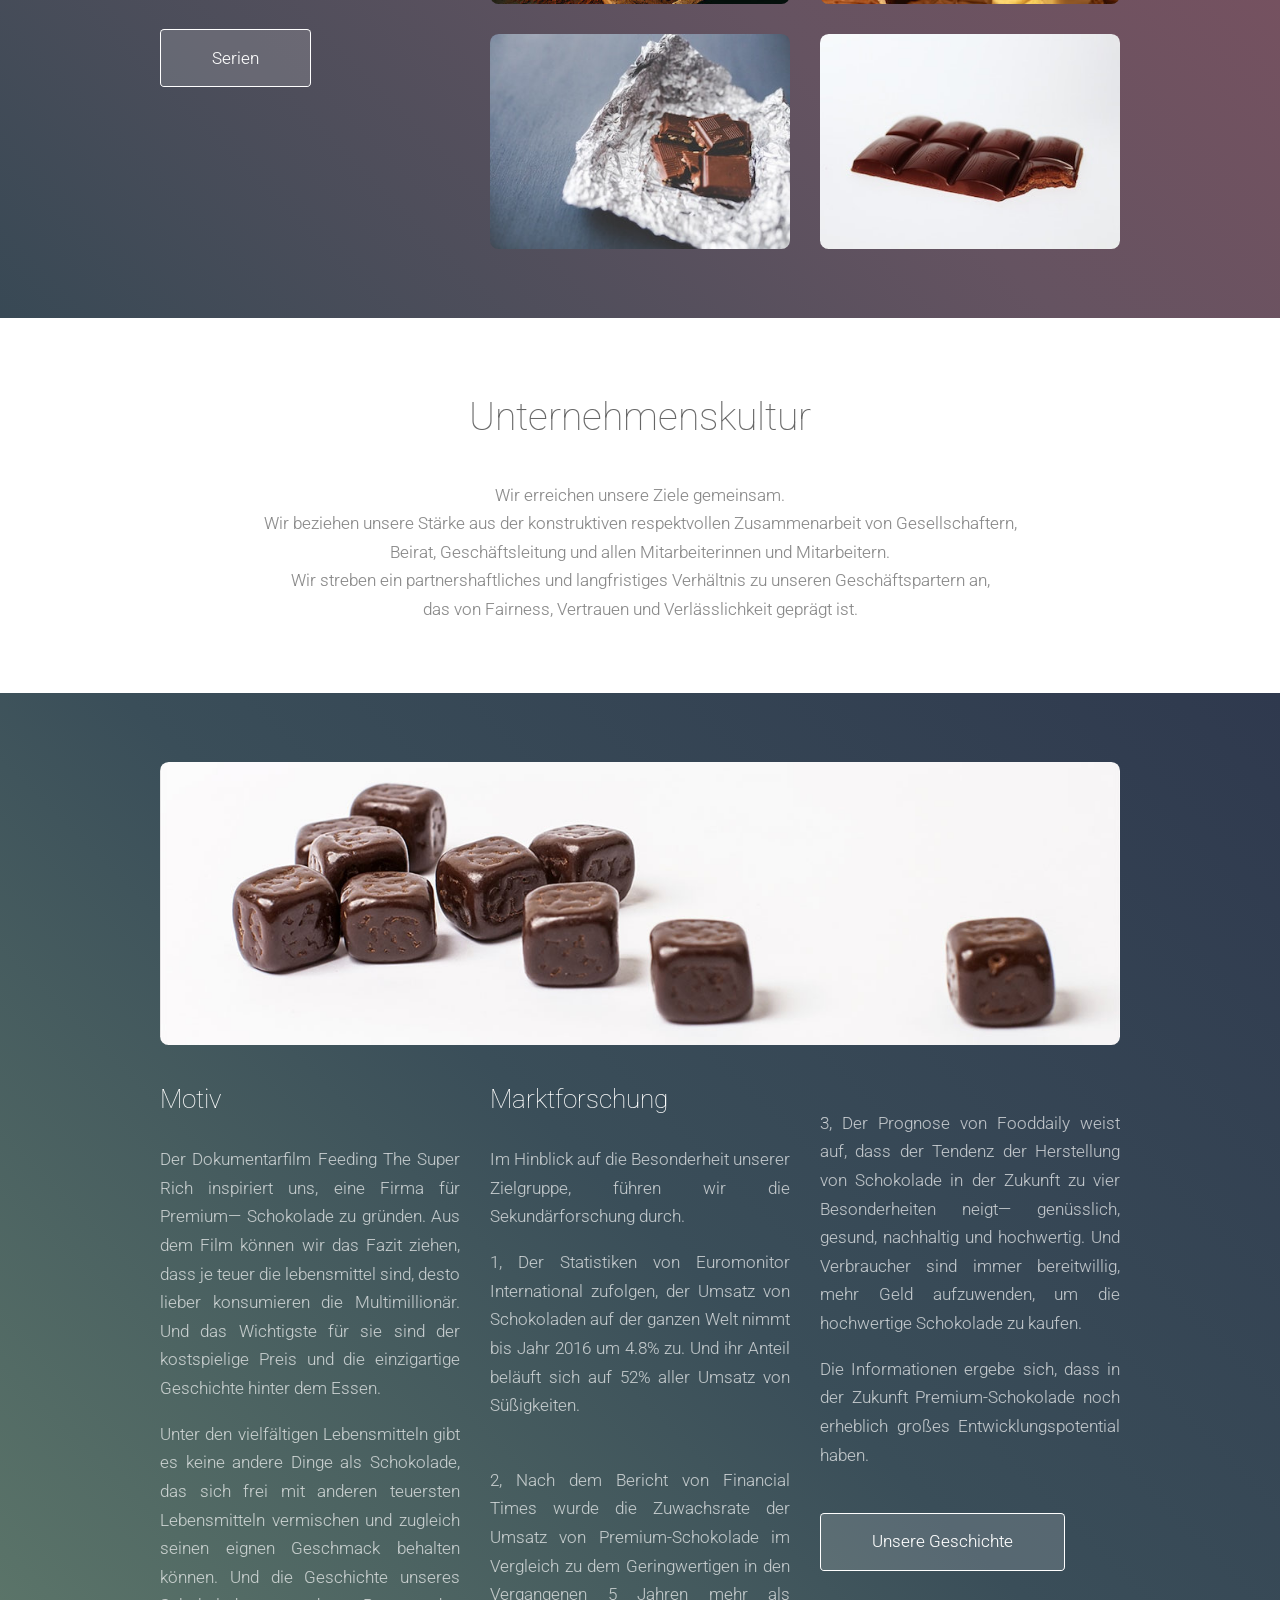
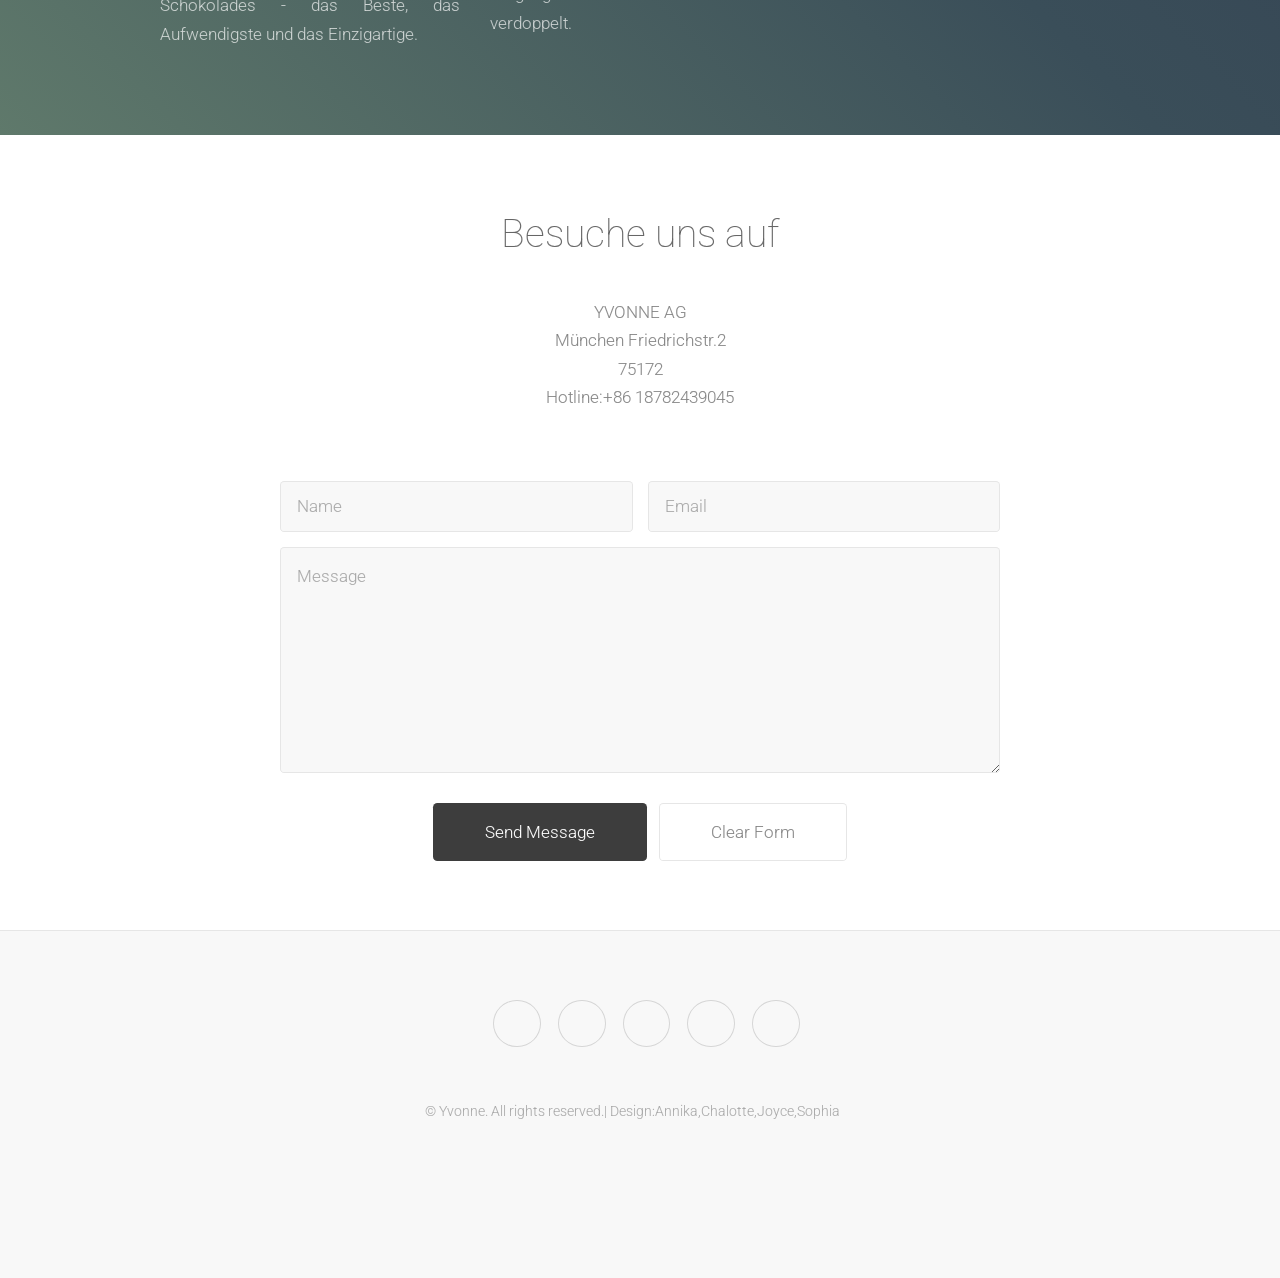
==== commit 7b07534b: "AG" ====
--- a/index.html
+++ b/index.html
@@ -108,11 +108,11 @@
 							<div class="4u 12u(narrow)">
 								<section>
 									<h3>Unsere Schokolade</h3>
-									<p>Wir stellen nur qualitative hochwertige Schokolade her. Unsere Rohstoffe und Zutaten sind alle von hoher Qualität. Wir stellen sicher, dass unsere Schokolade keine Zusätze haben, wie Konservierung und Farbstoffe. Alle Schokolade ist handmade. Geschmack und Qualität gehören für uns zusammen.</p>
+									<p>Wir stellen nur qualitativ hochwertige Schokolade her. Unsere Rohstoffe und Zutaten sind alle von hoher Qualität. Wir stellen sicher, dass unsere Schokolade keine Zusätze haben, wie Konservierung und Farbstoffe. Alle Schokolade ist handmade. Geschmack und Qualität gehören für uns zusammen.</p>
 									<p>Zum selbergenießen oder schön verpackt als tolles Geschenk.</p>
 									<p>Wir haben jetzt drei Serien von Schokolade.</p>
 									<footer>
-										<a href="#third" class="button scrolly">Rohstoff</a>
+										<a href="#third" class="button scrolly">Serien</a>
 									</footer>
 								</section>
 							</div>
@@ -347,7 +347,7 @@
 				<header>
 					<div class="container">
 						<h2>Besuche uns auf</h2>
-						<p>YVONNE OHG<br />
+						<p>YVONNE AG<br />
 						München Friedrichstr.2<br>
 						75172<br>
 						Hotline:+86 18782439045</p>
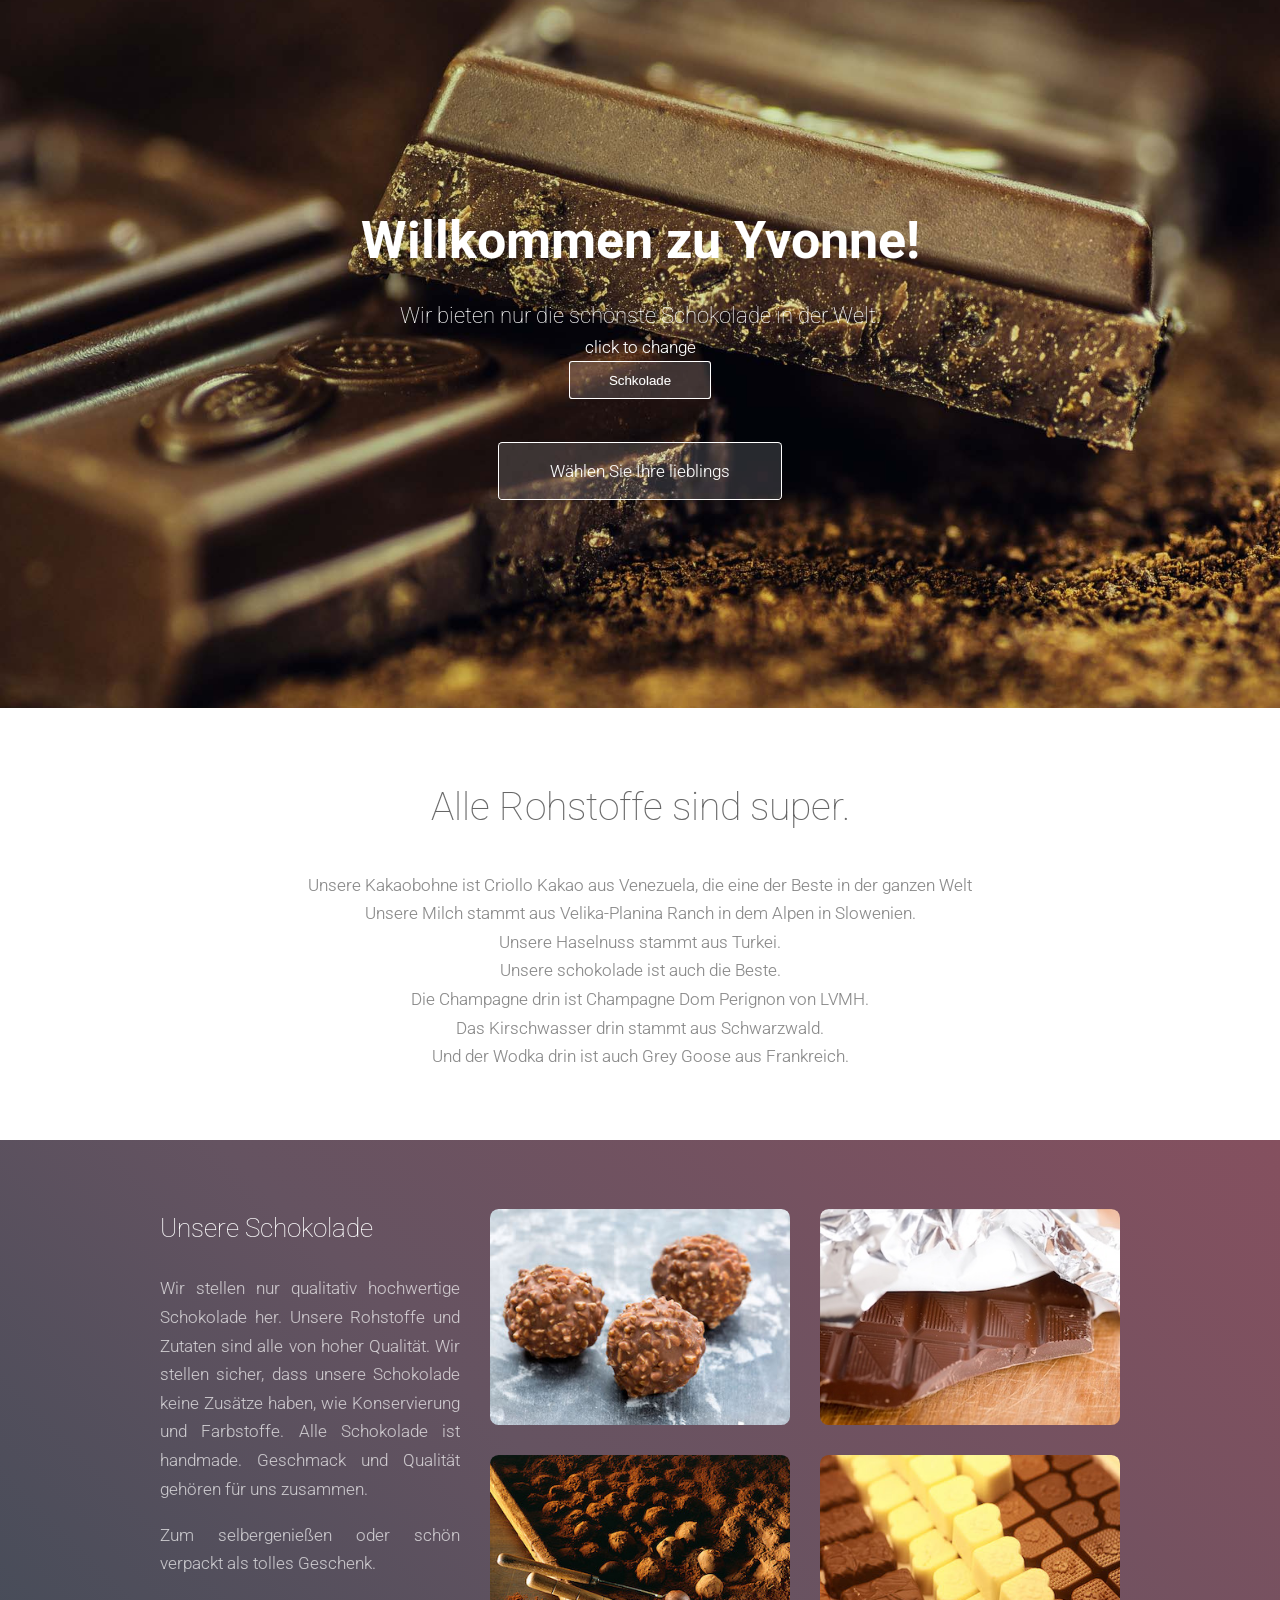
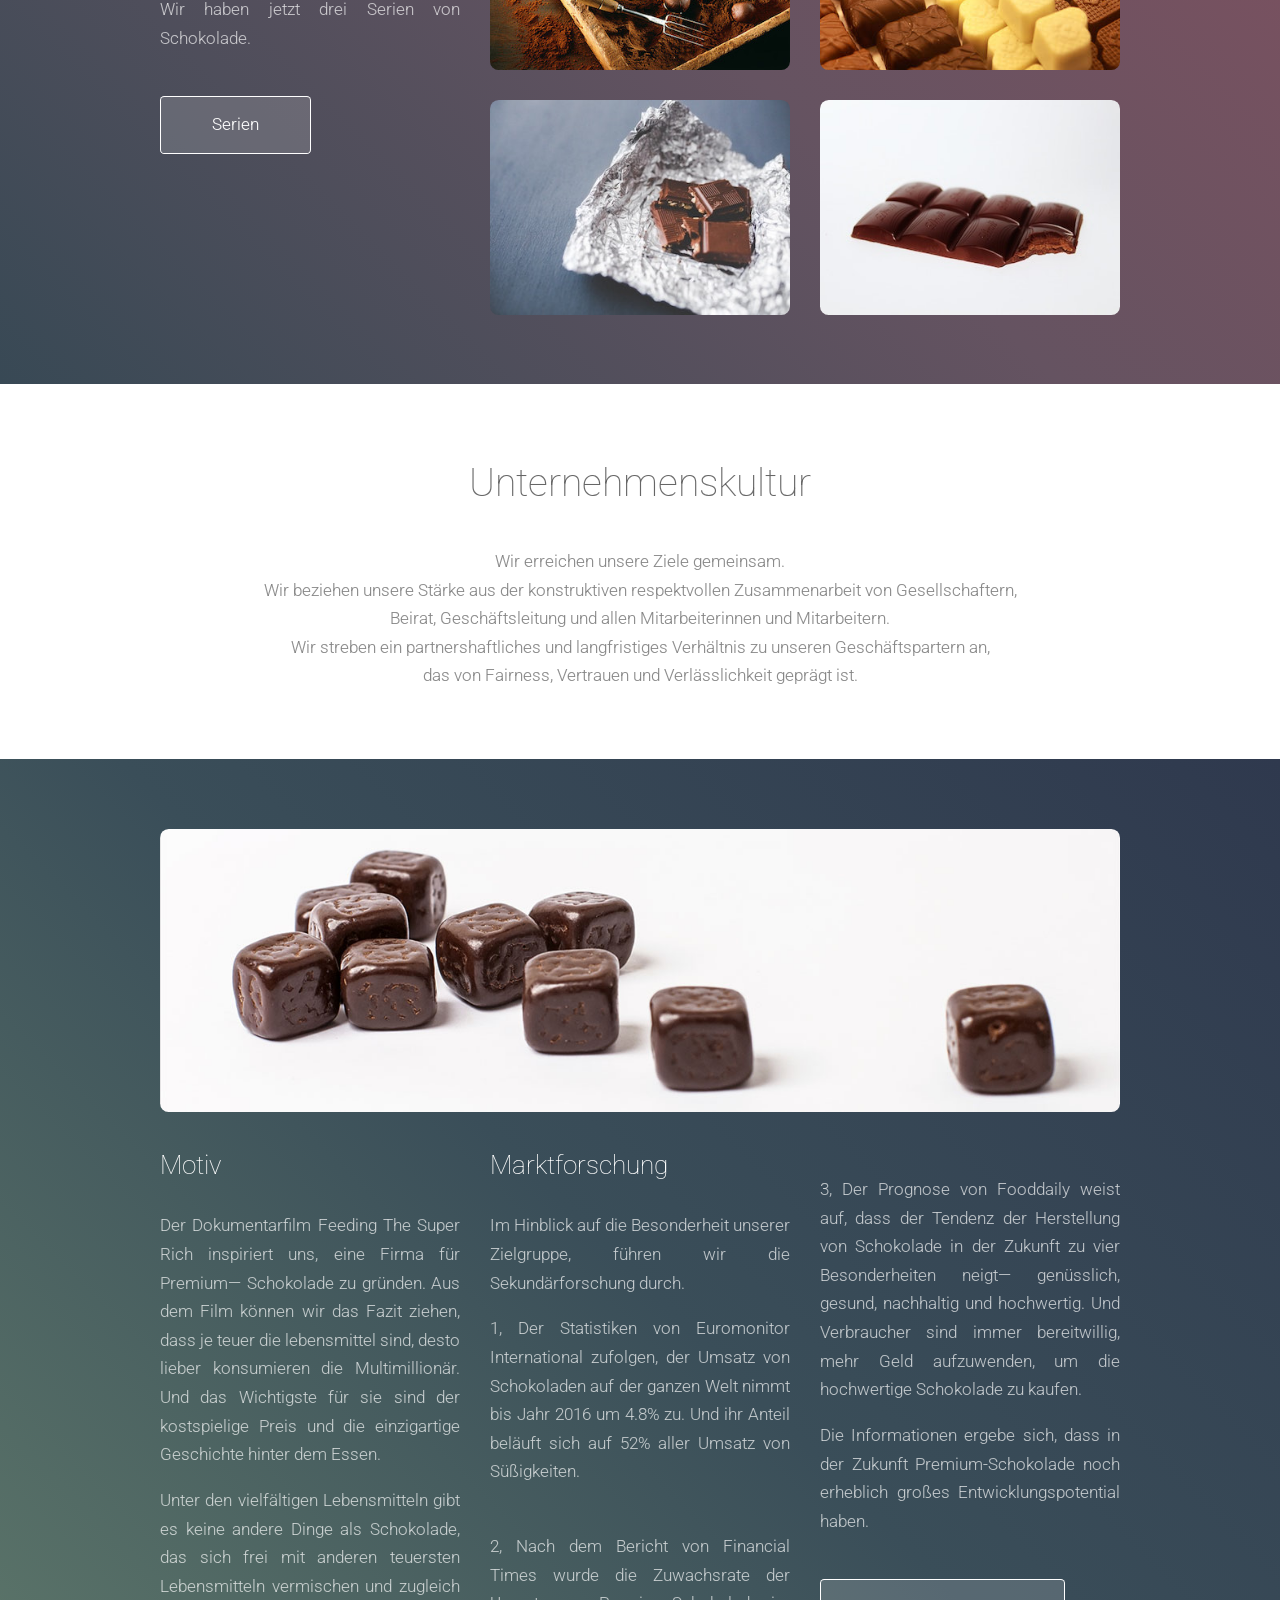
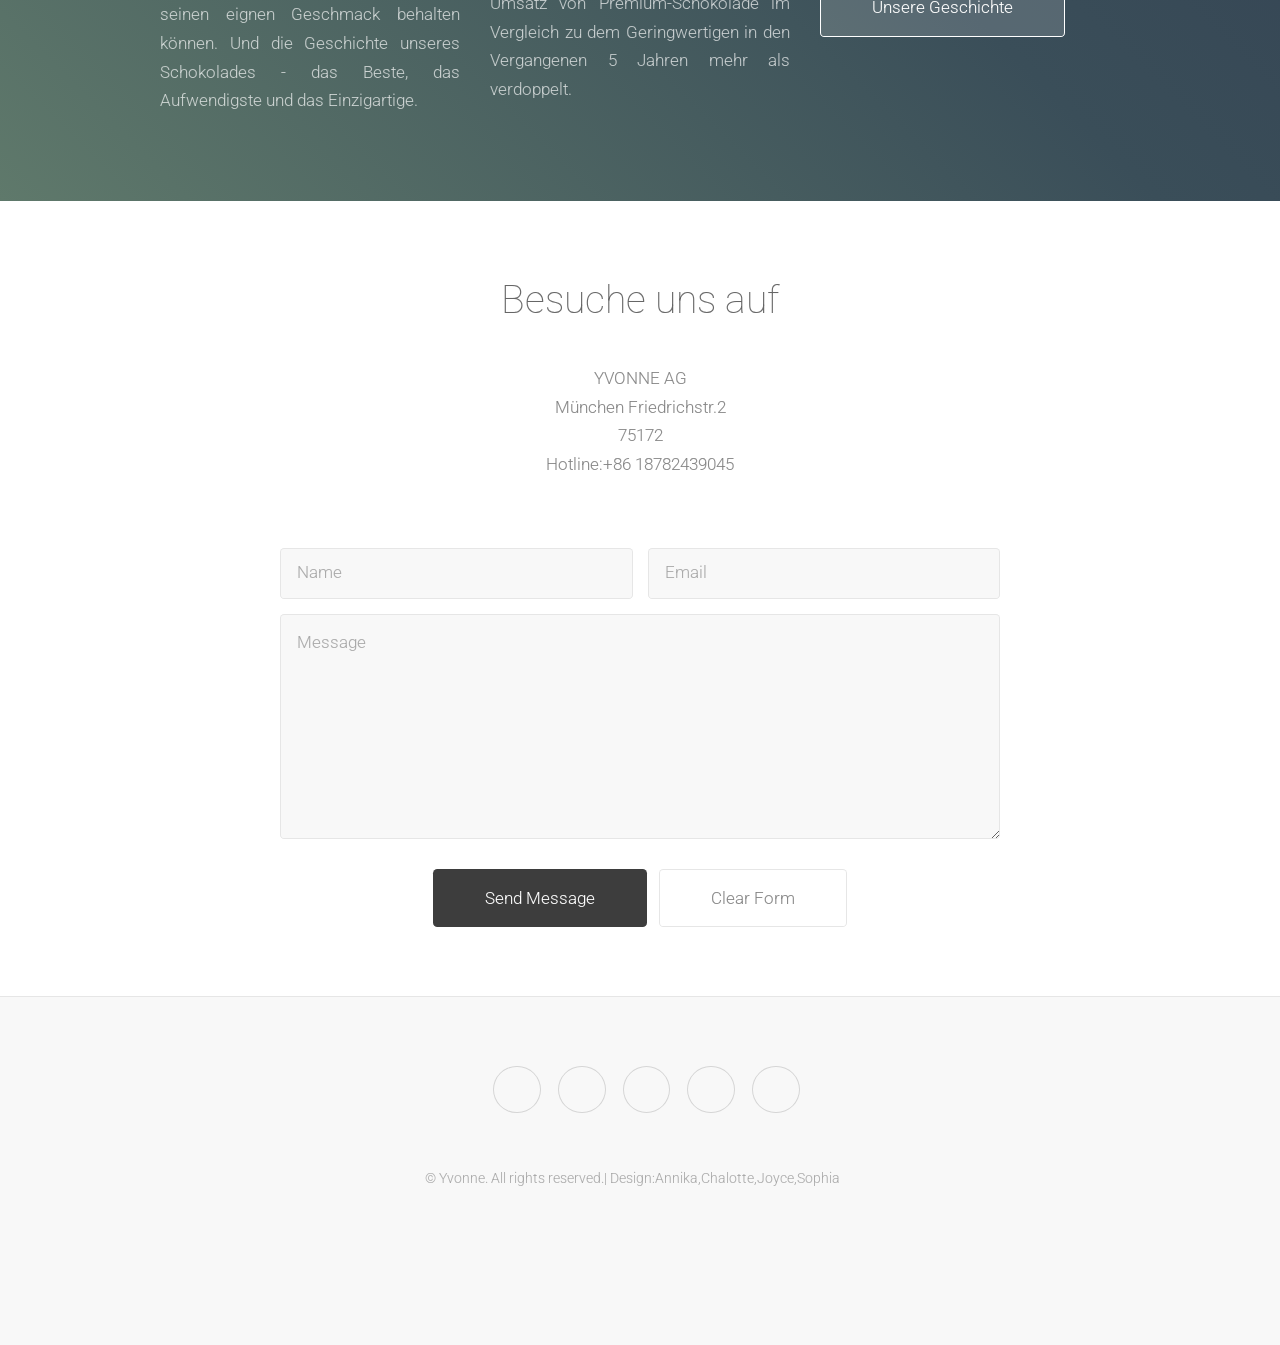
==== commit 5c8baccc: "first_ajax" ====
--- a/index.html
+++ b/index.html
@@ -13,6 +13,29 @@
 		<link rel="stylesheet" href="assets/css/main.css" />
 		<!--[if lte IE 8]><link rel="stylesheet" href="assets/css/ie8.css" /><![endif]-->
 		<!--[if lte IE 9]><link rel="stylesheet" href="assets/css/ie9.css" /><![endif]-->
+		<script>
+			function loadXMLDoc()
+			{
+				var httpxml;
+				if (window.XMLHttpRequest)
+				{
+					httpxml = new XMLHttpRequest();
+				}
+				else
+				{
+					httpxml = new ActiveXObject("Microsoft.XMLHTTP");
+				}
+				httpxml.onreadystatechange=function()
+				{
+					if(httpxml.readyState==4 && httpxml.status==200)
+					{
+						document.getElementById("myDiv").innerHTML=httpxml.responseText;
+					}
+				}
+				httpxml.open("GET","demo.txt",true);
+				httpxml.send();
+			}
+		</script>
 	</head>
 	<body>
 
@@ -21,6 +44,8 @@
 				<header>
 					<h1>Willkommen zu Yvonne!</h1>
 					<p>Wir bieten nur die schönste Schokolade in der Welt.</p>
+					<div id="myDiv">click to change</div>
+					<button type="button" onclick="loadXMLDoc()">Schkolade</button>
 				</header>
 				<footer>
 					<a href="#first" class="button scrolly">Wählen Sie Ihre lieblings</a>
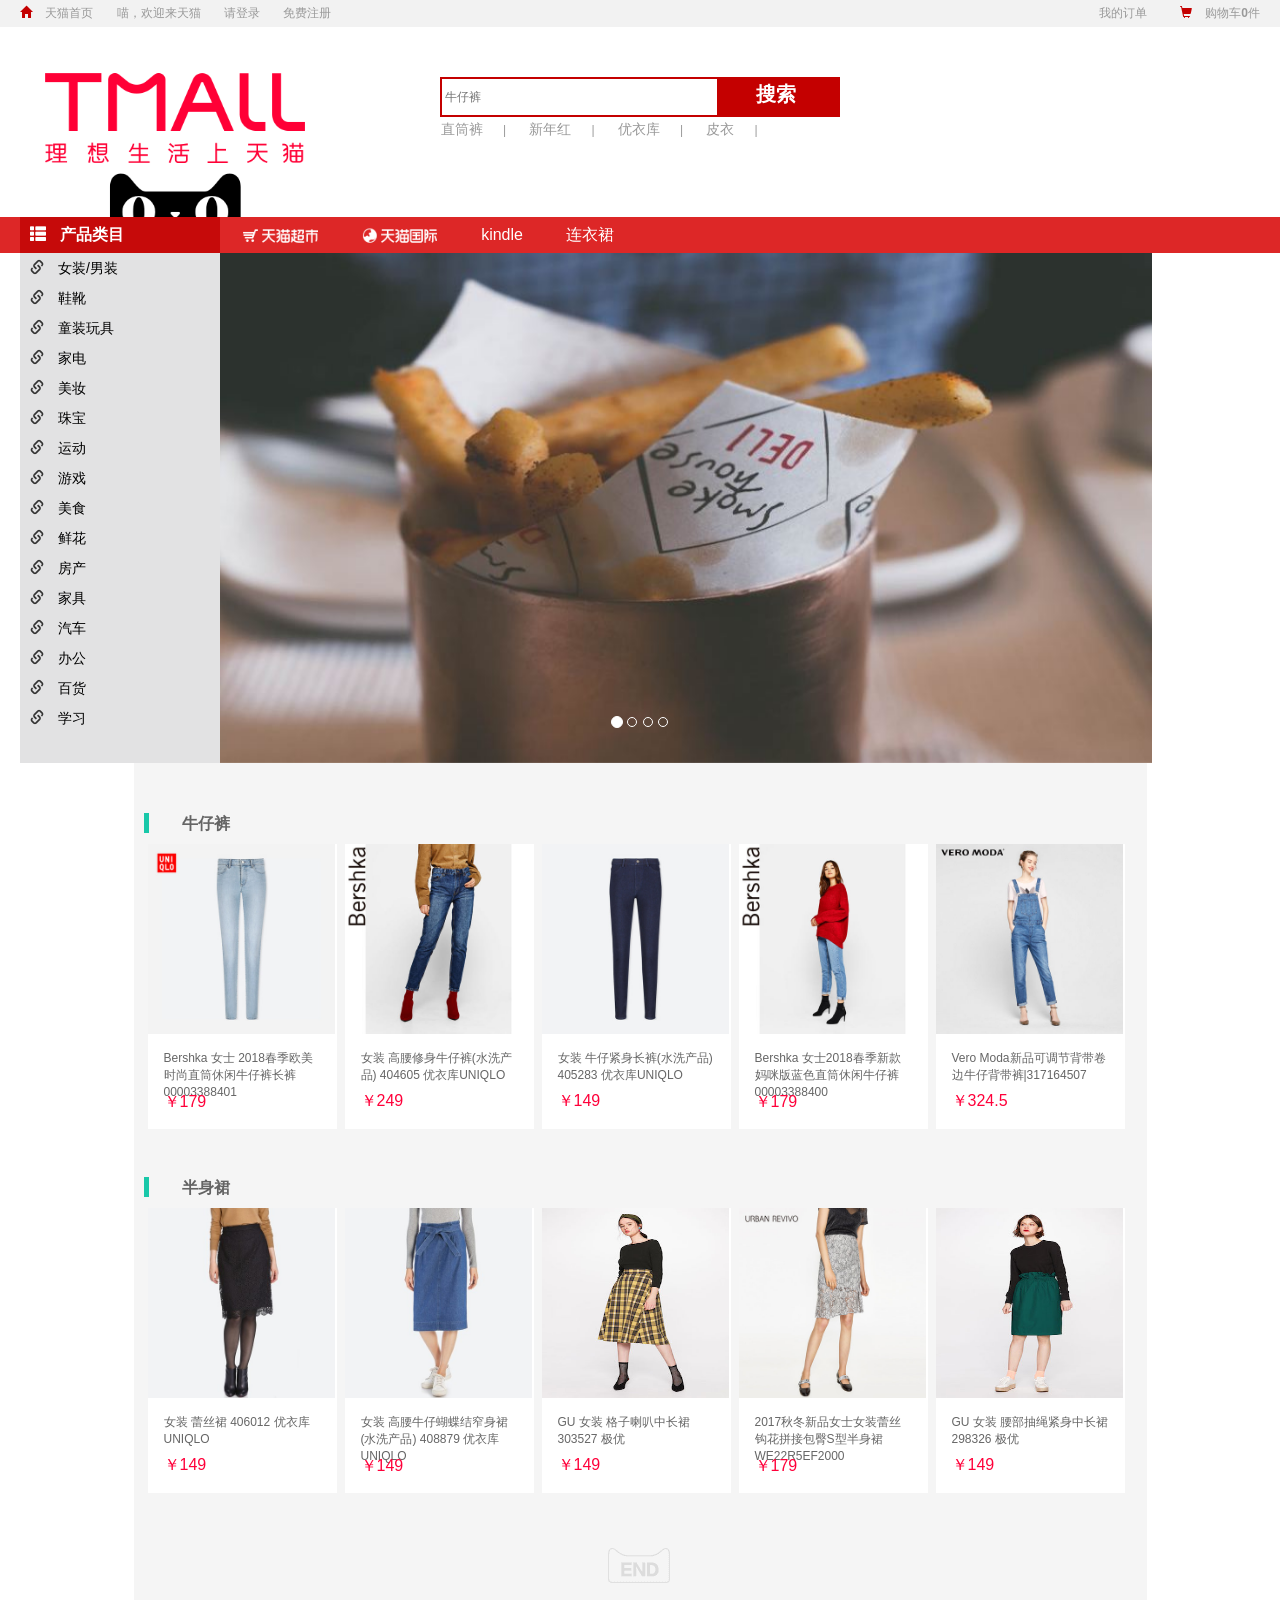
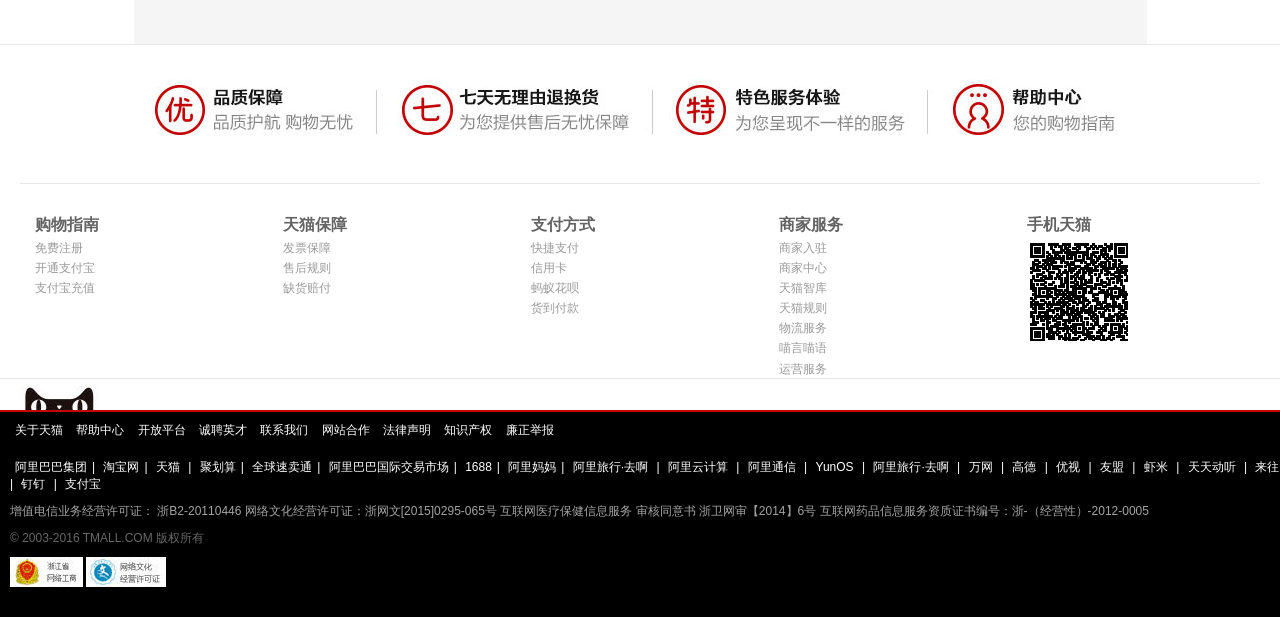
==== commit 2447d122: "change" ====
--- a/index.html
+++ b/index.html
@@ -1,429 +1,3169 @@
-<!DOCTYPE HTML>
-<!--
-	Tessellate by HTML5 UP
-	html5up.net | @ajlkn
-	Free for personal and commercial use under the CCA 3.0 license (html5up.net/license)
--->
-<html>
-	<head>
-		<title>Yvonne</title>
-		<meta charset="utf-8" />
-		<meta name="viewport" content="width=device-width, initial-scale=1" />
-		<!--[if lte IE 8]><script src="assets/js/ie/html5shiv.js"></script><![endif]-->
-		<link rel="stylesheet" href="assets/css/main.css" />
-		<!--[if lte IE 8]><link rel="stylesheet" href="assets/css/ie8.css" /><![endif]-->
-		<!--[if lte IE 9]><link rel="stylesheet" href="assets/css/ie9.css" /><![endif]-->
-		<script>
-			function loadXMLDoc()
-			{
-				var httpxml;
-				if (window.XMLHttpRequest)
-				{
-					httpxml = new XMLHttpRequest();
-				}
-				else
-				{
-					httpxml = new ActiveXObject("Microsoft.XMLHTTP");
-				}
-				httpxml.onreadystatechange=function()
-				{
-					if(httpxml.readyState==4 && httpxml.status==200)
-					{
-						document.getElementById("myDiv").innerHTML=httpxml.responseText;
-					}
-				}
-				httpxml.open("GET","demo.txt",true);
-				httpxml.send();
-			}
-		</script>
-	</head>
-	<body>
-
-		<!-- Header -->
-			<section id="header" class="dark">
-				<header>
-					<h1>Willkommen zu Yvonne!</h1>
-					<p>Wir bieten nur die schönste Schokolade in der Welt.</p>
-					<div id="myDiv">click to change</div>
-					<button type="button" onclick="loadXMLDoc()">Schkolade</button>
-				</header>
-				<footer>
-					<a href="#first" class="button scrolly">Wählen Sie Ihre lieblings</a>
-				</footer>
-			</section>
-
-		<!-- First -->
-			<!--section id="first" class="main">
-				<header>
-					<div class="container">
-						<h2>Tessellate is a free responsive site template</h2>
-						<p>Gravida dis placerat lectus ante vel nunc euismod eget ornare varius gravida euismod lorem ipsum dolor sit amet consequat<br />
-						feugiat. Gravida dis placerat lectus ante vel nunc euismod eget ornare varius gravida euismod lorem ipsum dolor sit amet.</p>
-					</div>
-				</header>
-				<!--div class="content dark style1 featured" >
-					<div class="container">
-						<div class="row">
-							<div class="4u 12u(narrow)">
-								<section>
-									<span class="feature-icon"><span class="icon fa-clock-o"></span></span>
-									<header>
-										<h3>Gravida</h3>
-									</header>
-									<p>Gravida dis placerat lectus ante vel nunc euismod est turpis sodales.
-									Diam tempor dui lacinia accumsan vivamus. Gravida dis placerat lectus
-									ante vel nunc euismod est turpis sodales. Diam tempor dui lacinia
-									accumsan vivamus.</p>
-								</section>
-							</div>
-							<div class="4u 12u(narrow)">
-								<section>
-									<span class="feature-icon"><span class="icon fa-bolt"></span></span>
-									<header>
-										<h3>Vivamus</h3>
-									</header>
-									<p>Gravida dis placerat lectus ante vel nunc euismod est turpis sodales.
-									Diam tempor dui lacinia accumsan vivamus. Gravida dis placerat lectus
-									ante vel nunc euismod est turpis sodales. Diam tempor dui lacinia
-									accumsan vivamus.</p>
-								</section>
-							</div>
-							<div class="4u 12u(narrow)">
-								<section>
-									<span class="feature-icon"><span class="icon fa-cloud"></span></span>
-									<header>
-										<h3>Accumsan</h3>
-									</header>
-									<p>Gravida dis placerat lectus ante vel nunc euismod est turpis sodales.
-									Diam tempor dui lacinia accumsan vivamus. Gravida dis placerat lectus
-									ante vel nunc euismod est turpis sodales. Diam tempor dui lacinia
-									accumsan vivamus.</p>
-								</section>
-							</div>
-						</div>
-						<div class="row">
-							<div class="12u">
-								<footer>
-									<a href="#second" class="button scrolly">Gravida tempor lacinia</a>
-								</footer>
-							</div>
-						</div>
-					</div>
-				</div>
-			</section>
-			
-		<!-- Second -->
-			<section id="second" class="main">
-				<header>
-					<div class="container">
-						<h2>Alle Rohstoffe sind super.</h2>
-						<p>Unsere Kakaobohne ist Criollo Kakao aus Venezuela, die eine der Beste in der ganzen Welt<br />
-						Unsere Milch stammt aus Velika-Planina Ranch in dem Alpen in Slowenien.<br />
-						Unsere Haselnuss stammt aus Turkei.<br>
-						Unsere schokolade ist auch die Beste.<br>
-						Die Champagne drin ist Champagne Dom Perignon von LVMH.<br>
-						Das Kirschwasser drin stammt aus Schwarzwald.<br>
-						Und der Wodka drin ist auch Grey Goose aus Frankreich.<br>
-					</p>
-					</div>
-				</header>
-				<div class="content dark style2">
-					<div class="container">
-						<div class="row">
-							<div class="4u 12u(narrow)">
-								<section>
-									<h3>Unsere Schokolade</h3>
-									<p>Wir stellen nur qualitativ hochwertige Schokolade her. Unsere Rohstoffe und Zutaten sind alle von hoher Qualität. Wir stellen sicher, dass unsere Schokolade keine Zusätze haben, wie Konservierung und Farbstoffe. Alle Schokolade ist handmade. Geschmack und Qualität gehören für uns zusammen.</p>
-									<p>Zum selbergenießen oder schön verpackt als tolles Geschenk.</p>
-									<p>Wir haben jetzt drei Serien von Schokolade.</p>
-									<footer>
-										<a href="#third" class="button scrolly">Serien</a>
-									</footer>
-								</section>
-							</div>
-							<div class="8u 12u(narrow)">
-								<div class="row">
-									<div class="6u"><a href="#" class="image fit"><img src="images/pic01.jpg" alt="" /></a></div>
-									<div class="6u"><a href="#" class="image fit"><img src="images/pic02.jpg" alt="" /></a></div>
-									<div class="6u"><a href="#" class="image fit"><img src="images/pic03.jpg" alt="" /></a></div>
-									<div class="6u"><a href="#" class="image fit"><img src="images/pic04.jpg" alt="" /></a></div>
-									<div class="6u"><a href="#" class="image fit"><img src="images/pic05.jpg" alt="" /></a></div>
-									<div class="6u"><a href="#" class="image fit"><img src="images/pic06.jpg" alt="" /></a></div>
-								</div>
-							</div>
-						</div>
-					</div>
-				</div>
-			</section>
-
-		<!-- Third -->
-			<section id="third" class="main">
-				<header>
-					<div class="container">
-						<h2>Unternehmenskultur</h2>
-						<p>Wir erreichen unsere Ziele gemeinsam.<br>Wir beziehen unsere Stärke aus der konstruktiven respektvollen Zusammenarbeit von Gesellschaftern, <br>Beirat, Geschäftsleitung und allen Mitarbeiterinnen und Mitarbeitern.<br>Wir streben ein partnershaftliches und langfristiges Verhältnis zu unseren Geschäftspartern an, <br>das von Fairness, Vertrauen und Verlässlichkeit geprägt ist.</p>
-					</div>
-				</header>
-				<div class="content dark style3">
-					<div class="container">
-						<span class="image featured"><img src="images/pic07.jpg" alt="" /></span>
-						<div class="row">
-							<div class="4u 12u(narrow)">
-								<h3>Motiv</h3>
-								<p>Der Dokumentarfilm Feeding The Super Rich inspiriert uns, eine Firma für Premium— Schokolade zu gründen. Aus dem Film können wir das Fazit ziehen, dass je teuer die lebensmittel sind, desto lieber konsumieren die Multimillionär. Und das Wichtigste für sie sind der kostspielige Preis und die einzigartige Geschichte hinter dem Essen.</p>
-								<p>Unter den vielfältigen Lebensmitteln gibt es keine andere Dinge als Schokolade, das sich frei mit anderen teuersten Lebensmitteln vermischen und zugleich seinen eignen Geschmack behalten können. Und die Geschichte unseres Schokolades - das Beste, das Aufwendigste und das Einzigartige.</p>
-							</div>
-							<div class="4u 12u(narrow)">
-								<h3>Marktforschung</h3>
-								<p>Im Hinblick auf die Besonderheit unserer Zielgruppe, führen wir die Sekundärforschung durch.</p>
-								<p>1, Der Statistiken von Euromonitor International zufolgen, der Umsatz von Schokoladen auf der ganzen Welt nimmt bis Jahr 2016 um 4.8% zu. Und ihr Anteil beläuft sich auf 52% aller Umsatz von Süßigkeiten.</p>
-								<br>
-								<p>2, Nach dem Bericht von Financial Times wurde die Zuwachsrate der Umsatz von Premium-Schokolade im Vergleich zu dem Geringwertigen in den Vergangenen 5 Jahren mehr als verdoppelt.</p>
-							</div>
-							<div class="4u 12u(narrow)">
-								<br>
-								
-							
-								<p>3, Der Prognose von Fooddaily weist auf, dass der Tendenz der Herstellung von Schokolade in der Zukunft zu vier Besonderheiten neigt— genüsslich, gesund, nachhaltig und hochwertig. Und Verbraucher sind immer bereitwillig, mehr Geld aufzuwenden, um die hochwertige Schokolade zu kaufen.</p>
-								<p>Die Informationen ergebe sich, dass in der Zukunft Premium-Schokolade noch erheblich großes Entwicklungspotential haben.</p>
-								<footer>
-									<a href="#fourth" class="button scrolly">Unsere Geschichte</a>
-								</footer>
-							</div>
-						</div>
-					</div>
-				</div>
-			</section>
-
-		<!-- Basic Elements -->
-		<!--
-			<section class="main">
-				<header>
-					<div class="container">
-						<h2>A Whole Lotta Elements</h2>
-						<p>General purpose elements for every general purpose. Or something like that.</p>
-					</div>
-				</header>
-				<div class="content style1 dark">
-					<div class="container">
-						<section>
-							<header>
-								<h3>Paragraph</h3>
-								<p>This is a byline</p>
-							</header>
-							<p>Phasellus nisl nisl, varius id <sup>porttitor sed pellentesque</sup> ac orci. Pellentesque
-							habitant <strong>strong</strong> tristique <b>bold</b> et netus <i>italic</i> malesuada <em>emphasized</em> ac turpis egestas. Morbi
-							leo suscipit ut. Praesent <sub>id turpis vitae</sub> turpis pretium ultricies. Vestibulum sit
-							amet risus elit.</p>
-						</section>
-						<section>
-							<header>
-								<h3>Blockquote</h3>
-							</header>
-							<blockquote>Fringilla nisl. Donec accumsan interdum nisi, quis tincidunt felis sagittis eget.
-							tempus euismod. Vestibulum ante ipsum primis in faucibus. Cras sit amet urna eros, id egestas
-							tempus ante ipsum primis in faucibus orci luctus et ultrices.</blockquote>
-						</section>
-						<section>
-							<header>
-								<h3>Divider</h3>
-							</header>
-							<p>Donec consectetur <a href="#">vestibulum dolor et pulvinar</a>. Etiam vel felis enim, at viverra
-							ligula. Ut porttitor sagittis lorem, quis eleifend nisi ornare vel. Praesent nec orci
-							facilisis leo magna. Cras sit amet urna eros, id egestas urna. Quisque aliquam
-							tempus euismod. Vestibulum ante ipsum primis in faucibus orci luctus et ultrices
-							posuere cubilia.</p>
-							<hr />
-							<p>Donec consectetur vestibulum dolor et pulvinar. Etiam vel felis enim, at viverra
-							ligula. Ut porttitor sagittis lorem, quis eleifend nisi ornare vel. Praesent nec orci
-							facilisis leo magna. Cras sit amet urna eros, id egestas urna. Quisque aliquam
-							tempus euismod. Vestibulum ante ipsum primis in faucibus orci luctus et ultrices
-							posuere cubilia.</p>
-						</section>
-						<section>
-							<header>
-								<h3>Unordered List</h3>
-							</header>
-							<ul class="default">
-								<li>Donec consectetur vestibulum dolor et vel felis enim at viverra ligula. Ut porttitor sagittis lorem.</li>
-								<li>Donec consectetur vestibulum dolor et vel felis enim at viverra ligula. Ut porttitor sagittis lorem.</li>
-								<li>Donec consectetur vestibulum dolor et vel felis enim at viverra ligula. Ut porttitor sagittis lorem.</li>
-								<li>Donec consectetur vestibulum dolor et vel felis enim at viverra ligula. Ut porttitor sagittis lorem.</li>
-							</ul>
-						</section>
-						<section>
-							<header>
-								<h3>Ordered List</h3>
-							</header>
-							<ol class="default">
-								<li>Donec consectetur vestibulum dolor et vel felis enim at viverra ligula. Ut porttitor sagittis lorem.</li>
-								<li>Donec consectetur vestibulum dolor et vel felis enim at viverra ligula. Ut porttitor sagittis lorem.</li>
-								<li>Donec consectetur vestibulum dolor et vel felis enim at viverra ligula. Ut porttitor sagittis lorem.</li>
-								<li>Donec consectetur vestibulum dolor et vel felis enim at viverra ligula. Ut porttitor sagittis lorem.</li>
-							</ol>
-						</section>
-						<section>
-							<header>
-								<h3>Table</h3>
-							</header>
-							<div class="table-wrapper">
-								<table class="default">
-									<thead>
-										<tr>
-											<th>ID</th>
-											<th>Name</th>
-											<th>Description</th>
-											<th>Price</th>
-										</tr>
-									</thead>
-									<tbody>
-										<tr>
-											<td>00001</td>
-											<td>Lorem ipsum dolor</td>
-											<td>Ut porttitor sagittis lorem quis nisi ornare.</td>
-											<td>29.99</td>
-										</tr>
-										<tr>
-											<td>00002</td>
-											<td>Sit amet nullam</td>
-											<td>Ut porttitor sagittis lorem quis nisi ornare.</td>
-											<td>19.99</td>
-										</tr>
-										<tr>
-											<td>00003</td>
-											<td>Feugiat felis viverra</td>
-											<td>Ut porttitor sagittis lorem quis nisi ornare.</td>
-											<td>29.99</td>
-										</tr>
-										<tr>
-											<td>00004</td>
-											<td>Sagittis enim felis</td>
-											<td>Ut porttitor sagittis lorem quis nisi ornare.</td>
-											<td>19.99</td>
-										</tr>
-										<tr>
-											<td>00005</td>
-											<td>Nullam sed vestibulum</td>
-											<td>Ut porttitor sagittis lorem quis nisi ornare.</td>
-											<td>19.99</td>
-										</tr>
-									</tbody>
-									<tfoot>
-										<tr>
-											<td colspan="3"></td>
-											<td>100.00</td>
-										</tr>
-									</tfoot>
-								</table>
-							</div>
-						</section>
-						<section>
-							<header>
-								<h3>Form</h3>
-							</header>
-							<form method="post" action="#">
-								<div class="row 50%">
-									<div class="6u 12u(narrow)">
-										<input type="text" name="name" id="name" value="" placeholder="John Doe" />
-									</div>
-									<div class="6u 12u(narrow)">
-										<input type="text" name="email" id="email" value="" placeholder="johndoe@domain.tld" />
-									</div>
-								</div>
-								<div class="row 50%">
-									<div class="12u">
-										<div class="select" tabindex="-1">
-											<select name="department" id="department">
-												<option value="">Choose a department</option>
-												<option value="1">Manufacturing</option>
-												<option value="2">Administration</option>
-												<option value="3">Support</option>
-											</select>
-										</div>
-									</div>
-								</div>
-								<div class="row 50%">
-									<div class="12u">
-										<input type="text" name="subject" id="subject" value="" placeholder="Enter your subject" />
-									</div>
-								</div>
-								<div class="row 50%">
-									<div class="12u">
-										<textarea name="message" id="message" placeholder="Enter your message"></textarea>
-									</div>
-								</div>
-								<div class="row">
-									<div class="12u">
-										<ul class="actions">
-											<li><input type="submit" class="button" value="Send Message" /></li>
-											<li><input type="reset" class="button alt" value="Clear Form" /></li>
-										</ul>
-									</div>
-								</div>
-							</form>
-						</section>
-					</div>
-				</div>
-			</section>
-		-->
-
-		<!-- Fourth -->
-			<section id="fourth" class="main">
-				<header>
-					<div class="container">
-						<h2>Besuche uns auf</h2>
-						<p>YVONNE AG<br />
-						München Friedrichstr.2<br>
-						75172<br>
-						Hotline:+86 18782439045</p>
-					</div>
-				</header>
-				<div class="content style4 featured">
-					<div class="container 75%">
-						<form method="post" action="#">
-							<div class="row 50%">
-								<div class="6u 12u(mobile)"><input type="text" placeholder="Name" /></div>
-								<div class="6u 12u(mobile)"><input type="text" placeholder="Email" /></div>
-							</div>
-							<div class="row 50%">
-								<div class="12u"><textarea name="message" placeholder="Message"></textarea></div>
-							</div>
-							<div class="row">
-								<div class="12u">
-									<ul class="actions">
-										<li><input type="submit" class="button" value="Send Message" /></li>
-										<li><input type="reset" class="button alt" value="Clear Form" /></li>
-									</ul>
-								</div>
-							</div>
-						</form>
-					</div>
-				</div>
-			</section>
-
-		<!-- Footer -->
-			<section id="footer">
-				<ul class="icons">
-					<li><a href="#" class="icon fa-twitter"><span class="label">Twitter</span></a></li>
-					<li><a href="#" class="icon fa-facebook"><span class="label">Facebook</span></a></li>
-					<li><a href="#" class="icon fa-instagram"><span class="label">Instagram</span></a></li>
-					<li><a href="#" class="icon fa-dribbble"><span class="label">Dribbble</span></a></li>
-					<li><a href="#" class="icon fa-github"><span class="label">GitHub</span></a></li>
-				</ul>
-				<div class="copyright">
-					<ul class="menu">
-						<li>&copy; Yvonne. All rights reserved.|  Design:Annika,Chalotte,Joyce,Sophia</li><li></li>
-					</ul>
-				</div>
-			</section>
-
-		<!-- Scripts -->
-			<script src="assets/js/jquery.min.js"></script>
-			<script src="assets/js/jquery.scrolly.min.js"></script>
-			<script src="assets/js/skel.min.js"></script>
-			<script src="assets/js/util.js"></script>
-			<!--[if lte IE 8]><script src="assets/js/ie/respond.min.js"></script><![endif]-->
-			<script src="assets/js/main.js"></script>
-
-	</body>
-</html>+<!DOCTYPE html>
+<head>
+<meta charset="utf-8"; http-equiv="Content-Type" content="text/html";>
+<script src="https://code.jquery.com/jquery-3.3.1.min.js" type="text/javascript"></script>
+<link rel="stylesheet" type="text/css" href="bootstrap/css/bootstrap/3.3.6/bootstrap.css">
+<script type="text/javascript" src="bootstrap/js/bootstrap/3.3.6/bootstrap.js"></script>
+<link rel="stylesheet" type="text/css" href="css/carousel.css">
+<link rel="stylesheet" type="text/css" href="css/commenTop.css">
+<script type="text/javascript" src="js/homepage.js"></script>
+<link rel="stylesheet" type="text/css" href="css/footer.css">
+</head>
+
+<body>
+	
+      <!--置顶导航条-->
+      <nav class="top">
+            <a href="#nowhere">
+                  <span class="glyphicon glyphicon-home redColor"></span>
+                  天猫首页
+            </a>
+
+            <span>喵，欢迎来天猫</span>
+            <a href="#nowhere">请登录</a>
+            <a href="#nowhere">免费注册</a>
+
+            <span class="pull-right">
+                  <a href="#nowhere">我的订单</a>
+                  <a href="#nowhere">
+                        <span class="glyphicon glyphicon-shopping-cart redColor"></span>
+                        购物车<strong>0</strong>件
+                  </a>
+            </span>
+      </nav>
+	<!--搜索框部分-->
+	<div>
+		<a href="#nowhere">
+			<img class="logo" src="pics/logo.png" width="350px" id="logo">
+		</a>
+
+		<div class="searchDiv">
+			<input type="text" name="keyword" placeholder="牛仔裤">
+			<button class="searchButton" type="submit">搜索</button>
+			<div class="searchBelow">
+				<span><a href="#nowhere">直筒裤</a><span>|</span></span>
+				<span><a href="#nowhere">新年红</a><span>|</span></span>
+				<span><a href="#nowhere">优衣库</a><span>|</span></span>
+				<span><a href="#nowhere">皮衣</a><span>|</span></span>
+
+			</div>
+		</div>
+	</div>
+
+	<div style="height: 50px"></div>
+
+	<img src="pics/catear.png" class="catear" id="catear" style="left: 260.5px; top: 100px; display: none;">
+
+
+	<div class="categoryWithCarousel">
+		
+
+
+		<!--导航栏部分 -->
+		<div class="headbar">
+			<div class="head">
+				<span class="glyphicon glyphicon-th-list" style="margin-left: 10px"></span>
+				<span style="margin-left: 10px">产品类目</span>
+			</div>
+			<div class="rightMenu">
+				<span><a href="#nowhere"> <img src="pics/chaoshi.png"></a></span>
+				<span><a href="#nowhere"> <img src="pics/guoji.png"> </a></span>
+				<span><a href="#nowhere"> kindle</a></span>
+				<span><a href="#nowhere"> 连衣裙</a></span>
+			</div>
+		</div>
+
+
+		<!-- 商品分类 -->
+		<div style="position: relative">
+			<!--左边边栏类目 -->
+			<div class="categoryMenu" >
+				
+				<div class="eachCategory" cid="83">
+				<span class="glyphicon glyphicon-link"></span>
+				<a href="#nowhere">
+					女装/男装
+				</a>
+				</div>
+				
+				<div class="eachCategory" cid="82">
+				<span class="glyphicon glyphicon-link"></span>
+				<a href="#nowhere">
+					鞋靴
+				</a>
+				</div>
+
+				<div class="eachCategory" cid="81">
+				<span class="glyphicon glyphicon-link"></span>
+				<a href="#nowhere">
+					童装玩具
+				</a>
+				</div>
+
+				<div class="eachCategory" cid="80">
+				<span class="glyphicon glyphicon-link"></span>
+				<a href="#nowhere">
+					家电
+				</a>
+				</div>
+
+				<div class="eachCategory" cid="79">
+				<span class="glyphicon glyphicon-link"></span>
+				<a href="#nowhere">
+					美妆
+				</a>
+				</div>
+
+				<div class="eachCategory" cid="78">
+				<span class="glyphicon glyphicon-link"></span>
+				<a href="#nowhere">
+					珠宝
+				</a>
+				</div>
+
+				<div class="eachCategory" cid="77">
+				<span class="glyphicon glyphicon-link"></span>
+				<a href="#nowhere">
+					运动
+				</a>
+				</div>
+
+				<div class="eachCategory" cid="76">
+				<span class="glyphicon glyphicon-link"></span>
+				<a href="#nowhere">
+					游戏
+				</a>
+				</div>
+
+				<div class="eachCategory" cid="75">
+				<span class="glyphicon glyphicon-link"></span>
+				<a href="#nowhere">
+					美食
+				</a>
+				</div>
+
+				<div class="eachCategory" cid="74">
+				<span class="glyphicon glyphicon-link"></span>
+				<a href="#nowhere">
+					鲜花
+				</a>
+				</div>
+
+				<div class="eachCategory" cid="73">
+				<span class="glyphicon glyphicon-link"></span>
+				<a href="#nowhere">
+					房产
+				</a>
+				</div>
+
+				<div class="eachCategory" cid="72">
+				<span class="glyphicon glyphicon-link"></span>
+				<a href="#nowhere">
+					家具
+				</a>
+				</div>
+
+				<div class="eachCategory" cid="71">
+				<span class="glyphicon glyphicon-link"></span>
+				<a href="#nowhere">
+					汽车
+				</a>
+				</div>
+
+				<div class="eachCategory" cid="70">
+				<span class="glyphicon glyphicon-link"></span>
+				<a href="#nowhere">
+					办公
+				</a>
+				</div>
+
+				<div class="eachCategory" cid="69">
+				<span class="glyphicon glyphicon-link"></span>
+				<a href="#nowhere">
+					百货
+				</a>
+				</div>
+
+				<div class="eachCategory" cid="68">
+				<span class="glyphicon glyphicon-link"></span>
+				<a href="#nowhere">
+					学习
+				</a>
+				</div>
+
+			</div>
+		</div>
+		<!--右边展开部分 -->
+		<div style="position: relative;left: 0;top: 0;">
+			<div class="productsAsideCategorys" cid="83" style="display: none;">
+            <div class="row show1">
+                        <a href="catagory.html"  style="color: #C40000;">
+                                    春季新品
+                        </a>
+                        <a href="#nowhere">
+                                    周末
+                        </a>
+                        <a href="#nowhere">
+                                    新品特惠
+                        </a>
+                        <a href="#nowhere">
+                                    32吋电视机
+                        </a>
+                        <a href="#nowhere">
+                                    智能网络
+                        </a>
+                <div class="seperator"></div>
+            </div>        
+            <div class="row show1">
+                        <a href="#nowhere">
+                                    USB高清解
+                        </a>
+                        <a href="#nowhere">
+                                    芒果TV在线
+                        </a>
+                        <a href="#nowhere">
+                                    抢购价
+                        </a>
+                        <a href="#nowhere">
+                                    USB解码
+                        </a>
+                        <a href="#nowhere">
+                                    32英吋
+                        </a>
+                        <a href="#nowhere">
+                                    10核
+                        </a>
+                        <a href="#nowhere">
+                                    TCL品牌日
+                        </a>
+                <div class="seperator"></div>
+            </div>        
+            <div class="row show1">
+                        <a href="#nowhere">
+                                    不要赠品
+                        </a>
+                        <a href="#nowhere">
+                                    新品上市
+                        </a>
+                        <a href="#nowhere" style="color: rgb(135, 206, 250);">
+                                    4K硬屏
+                        </a>
+                        <a href="#nowhere" style="color: rgb(135, 206, 250);">
+                                    领100元券
+                        </a>
+                        <a href="#nowhere">
+                                    智能高清
+                        </a>
+                        <a href="#nowhere">
+                                    8月，酷暑
+                        </a>
+                        <a href="#nowhere">
+                                    8月大促
+                        </a>
+                        <a href="#nowhere" style="color: rgb(135, 206, 250);">
+                                    天猫定制
+                        </a>
+                <div class="seperator"></div>
+            </div>        
+            <div class="row show1">
+                        <a href="#nowhere">
+                                    智能操作系统
+                        </a>
+                        <a href="#nowhere">
+                                    金色外观
+                        </a>
+                        <a href="#nowhere">
+                                    三星屏幕
+                        </a>
+                        <a href="#nowhere">
+                                    客厅爆款
+                        </a>
+                        <a href="#nowhere">
+                                    八核配置
+                        </a>
+                        <a href="#nowhere">
+                                    限时特惠
+                        </a>
+                <div class="seperator"></div>
+            </div>        
+            <div class="row show1">
+                        <a href="#nowhere" style="color: rgb(135, 206, 250);">
+                                    限时特惠
+                        </a>
+                        <a href="#nowhere">
+                                    热销爆款
+                        </a>
+                        <a href="#nowhere">
+                                    4K全高清
+                        </a>
+                        <a href="#nowhere" style="color: rgb(135, 206, 250);">
+                                    六核智能
+                        </a>
+                        <a href="#nowhere" style="color: rgb(135, 206, 250);">
+                                    14核4K
+                        </a>
+                        <a href="#nowhere">
+                                    YUNOS
+                        </a>
+                        <a href="#nowhere">
+                                    YUNOS
+                        </a>
+                        <a href="#nowhere">
+                                    64位处理器
+                        </a>
+                <div class="seperator"></div>
+            </div>        
+            <div class="row show1">
+                        <a href="#nowhere" style="color: rgb(135, 206, 250);">
+                                    YUNOS
+                        </a>
+                        <a href="#nowhere">
+                                    微信电视
+                        </a>
+                        <a href="#nowhere" style="color: rgb(135, 206, 250);">
+                                    4k超清
+                        </a>
+                        <a href="#nowhere">
+                                    64位真4K
+                        </a>
+                        <a href="#nowhere">
+                                    10核机芯
+                        </a>
+                        <a href="#nowhere">
+                                    V字黑釉底座
+                        </a>
+                        <a href="#nowhere">
+                                    4K超清
+                        </a>
+                <div class="seperator"></div>
+            </div>        
+            <div class="row show1">
+                        <a href="#nowhere" style="color: rgb(135, 206, 250);">
+                                    64位14核
+                        </a>
+                        <a href="#nowhere" style="color: rgb(135, 206, 250);">
+                                    海量影视
+                        </a>
+                        <a href="#nowhere">
+                                    人气爆款
+                        </a>
+                        <a href="#nowhere">
+                                    限时特惠
+                        </a>
+                        <a href="#nowhere">
+                                    真4K屏
+                        </a>
+                        <a href="#nowhere">
+                                    65吋巨屏
+                        </a>
+                        <a href="#nowhere">
+                                    4K超清视界
+                        </a>
+                        <a href="#nowhere">
+                                    限时特惠
+                        </a>
+                <div class="seperator"></div>
+            </div>        
+            <div class="row show1">
+                        <a href="#nowhere">
+                                    55寸旗舰
+                        </a>
+                        <a href="#nowhere" style="color: rgb(135, 206, 250);">
+                                    4K机皇
+                        </a>
+                        <a href="#nowhere">
+                                    曲面机皇
+                        </a>
+                        <a href="#nowhere" style="color: rgb(135, 206, 250);">
+                                    轻薄4K
+                        </a>
+                <div class="seperator"></div>
+            </div>        
+    </div>            
+
+		<div class="productsAsideCategorys" cid="82" style="display: none;">
+            <div class="row show1">
+                        <a href="#nowhere" style="color: rgb(135, 206, 250);">
+                                    高性价比
+                        </a>
+                        <a href="#nowhere">
+                                    纳米自洁釉
+                        </a>
+                        <a href="#nowhere">
+                                    盖板易拆
+                        </a>
+                        <a href="#nowhere">
+                                    领券更优惠
+                        </a>
+                        <a href="#nowhere">
+                                    全国联保
+                        </a>
+                        <a href="#nowhere">
+                                    咨询大惊喜
+                        </a>
+                        <a href="#nowhere">
+                                    咨询大惊喜
+                        </a>
+                <div class="seperator"></div>
+            </div>        
+            <div class="row show1">
+                        <a href="#nowhere">
+                                    全自动感应
+                        </a>
+                        <a href="#nowhere" style="color: rgb(135, 206, 250);">
+                                    即热式功能
+                        </a>
+                        <a href="#nowhere">
+                                    智能护理
+                        </a>
+                        <a href="#nowhere">
+                                    官方正品
+                        </a>
+                        <a href="#nowhere">
+                                    高效节水
+                        </a>
+                        <a href="#nowhere">
+                                    立减300
+                        </a>
+                        <a href="#nowhere">
+                                    官方正品
+                        </a>
+                <div class="seperator"></div>
+            </div>        
+            <div class="row show1">
+                        <a href="#nowhere">
+                                    3秒速冲
+                        </a>
+                        <a href="#nowhere">
+                                    送角阀软管
+                        </a>
+                        <a href="#nowhere">
+                                    送角阀软管
+                        </a>
+                        <a href="#nowhere">
+                                    12大中心仓
+                        </a>
+                        <a href="#nowhere" style="color: rgb(135, 206, 250);">
+                                    12大中心仓
+                        </a>
+                        <a href="#nowhere" style="color: rgb(135, 206, 250);">
+                                    蹲坐两用
+                        </a>
+                        <a href="#nowhere">
+                                    领券减50
+                        </a>
+                        <a href="#nowhere">
+                                    全国联保
+                        </a>
+                <div class="seperator"></div>
+            </div>        
+            <div class="row show1">
+                        <a href="#nowhere">
+                                    德国品牌
+                        </a>
+                        <a href="#nowhere">
+                                    加购收藏
+                        </a>
+                        <a href="#nowhere">
+                                    加长型缸体
+                        </a>
+                        <a href="#nowhere">
+                                    喷射虹吸
+                        </a>
+                        <a href="#nowhere">
+                                    家装狂欢节
+                        </a>
+                        <a href="#nowhere">
+                                    AB1287
+                        </a>
+                        <a href="#nowhere" style="color: rgb(135, 206, 250);">
+                                    领券再减
+                        </a>
+                        <a href="#nowhere">
+                                    千城入户
+                        </a>
+                <div class="seperator"></div>
+            </div>        
+            <div class="row show1">
+                        <a href="#nowhere">
+                                    强劲冲力
+                        </a>
+                        <a href="#nowhere" style="color: rgb(135, 206, 250);">
+                                    包安装
+                        </a>
+                        <a href="#nowhere">
+                                    土豪直接付款
+                        </a>
+                        <a href="#nowhere">
+                                    咨询在线客服
+                        </a>
+                        <a href="#nowhere">
+                                    赠送原厂配件
+                        </a>
+                        <a href="#nowhere">
+                                    新聚汇
+                        </a>
+                        <a href="#nowhere">
+                                    吸力哥
+                        </a>
+                        <a href="#nowhere">
+                                    九牧正品
+                        </a>
+                <div class="seperator"></div>
+            </div>        
+            <div class="row show1">
+                        <a href="#nowhere">
+                                    覆盖区域内
+                        </a>
+                        <a href="#nowhere">
+                                    指定1800
+                        </a>
+                        <a href="#nowhere">
+                                    晒图返10元
+                        </a>
+                        <a href="#nowhere" style="color: rgb(135, 206, 250);">
+                                    1300城免
+                        </a>
+                        <a href="#nowhere" style="color: rgb(135, 206, 250);">
+                                    久坐舒适
+                        </a>
+                        <a href="#nowhere">
+                                    晒图送20元
+                        </a>
+                        <a href="#nowhere">
+                                    摩普智能马桶
+                        </a>
+                        <a href="#nowhere">
+                                    双杆喷头
+                        </a>
+                <div class="seperator"></div>
+            </div>        
+            <div class="row show1">
+                        <a href="#nowhere">
+                                    送空调扇
+                        </a>
+                        <a href="#nowhere" style="color: rgb(135, 206, 250);">
+                                    咨询大惊喜
+                        </a>
+                        <a href="#nowhere">
+                                    节水小管家
+                        </a>
+                        <a href="#nowhere">
+                                    高端大气
+                        </a>
+                        <a href="#nowhere">
+                                    科勒授权
+                        </a>
+                        <a href="#nowhere">
+                                    超旋风系列
+                        </a>
+                        <a href="#nowhere">
+                                    限时升级
+                        </a>
+                <div class="seperator"></div>
+            </div>        
+ 
+    </div>            
+    <div class="productsAsideCategorys" cid="81" style="display: none;">
+            <div class="row show1">
+                        <a href="#nowhere">
+                                    热卖推荐
+                        </a>
+                        <a href="#nowhere" style="color: rgb(135, 206, 250);">
+                                    高档户型客厅
+                        </a>
+                        <a href="#nowhere">
+                                    16CM坐垫
+                        </a>
+                        <a href="#nowhere">
+                                    匠心独运
+                        </a>
+                        <a href="#nowhere">
+                                    大小户型沙发
+                        </a>
+                <div class="seperator"></div>
+            </div>        
+            <div class="row show1">
+                        <a href="#nowhere" style="color: rgb(135, 206, 250);">
+                                    8.23预售
+                        </a>
+                        <a href="#nowhere">
+                                    热销爆款
+                        </a>
+                        <a href="#nowhere">
+                                    高档进口牛皮
+                        </a>
+                        <a href="#nowhere" style="color: rgb(135, 206, 250);">
+                                    三位可躺
+                        </a>
+                        <a href="#nowhere">
+                                    北美进口橡木
+                        </a>
+                        <a href="#nowhere">
+                                    全香樟实木
+                        </a>
+                        <a href="#nowhere">
+                                    厂家直销
+                        </a>
+                <div class="seperator"></div>
+            </div>        
+            <div class="row show1">
+                        <a href="#nowhere">
+                                    可拆洗
+                        </a>
+                        <a href="#nowhere">
+                                    4级抗污
+                        </a>
+                        <a href="#nowhere">
+                                    多功能
+                        </a>
+                        <a href="#nowhere">
+                                    全实木雕刻
+                        </a>
+                        <a href="#nowhere">
+                                    3D玛雅绒
+                        </a>
+                        <a href="#nowhere">
+                                    北美橡木
+                        </a>
+                        <a href="#nowhere" style="color: rgb(135, 206, 250);">
+                                    防水防污
+                        </a>
+                        <a href="#nowhere">
+                                    都市转角户型
+                        </a>
+                <div class="seperator"></div>
+            </div>        
+            <div class="row show1">
+                        <a href="#nowhere">
+                                    多功能扶手
+                        </a>
+                        <a href="#nowhere" style="color: rgb(135, 206, 250);">
+                                    彼爱专利产品
+                        </a>
+                        <a href="#nowhere" style="color: rgb(135, 206, 250);">
+                                    国际设计师
+                        </a>
+                        <a href="#nowhere">
+                                    进口头层牛皮
+                        </a>
+                        <a href="#nowhere">
+                                    经典爆款
+                        </a>
+                        <a href="#nowhere">
+                                    可拆洗设计
+                        </a>
+                        <a href="#nowhere">
+                                    优质棉麻面料
+                        </a>
+                <div class="seperator"></div>
+            </div>        
+            <div class="row show1">
+                        <a href="#nowhere">
+                                    高档超柔绒布
+                        </a>
+                        <a href="#nowhere">
+                                    进口橡木框架
+                        </a>
+                        <a href="#nowhere">
+                                    欧洲白蜡木
+                        </a>
+                        <a href="#nowhere">
+                                    北美黑胡桃
+                        </a>
+                        <a href="#nowhere" style="color: rgb(135, 206, 250);">
+                                    质保3年
+                        </a>
+                <div class="seperator"></div>
+            </div>        
+            <div class="row show1">
+                        <a href="#nowhere">
+                                    8.29零点
+                        </a>
+                        <a href="#nowhere">
+                                    头层牛皮
+                        </a>
+                        <a href="#nowhere">
+                                    实木雕花
+                        </a>
+                        <a href="#nowhere" style="color: rgb(135, 206, 250);">
+                                    全拆洗
+                        </a>
+                        <a href="#nowhere" style="color: rgb(135, 206, 250);">
+                                    大师设计
+                        </a>
+                <div class="seperator"></div>
+            </div>        
+            <div class="row show1">
+                        <a href="#nowhere">
+                                    20-22号
+                        </a>
+                        <a href="#nowhere">
+                                    北美黑胡桃
+                        </a>
+                        <a href="#nowhere">
+                                    泰国进口实木
+                        </a>
+                        <a href="#nowhere">
+                                    8.22聚价
+                        </a>
+                        <a href="#nowhere">
+                                    品质保证
+                        </a>
+                        <a href="#nowhere">
+                                    优质绒布
+                        </a>
+                <div class="seperator"></div>
+            </div>        
+    </div>            
+    <div class="productsAsideCategorys" cid="80" style="display: none;">
+            <div class="row show1">
+                        <a href="#nowhere">
+                                    机控遥控
+                        </a>
+                        <a href="#nowhere" style="color: rgb(135, 206, 250);">
+                                    搪瓷超强内胆
+                        </a>
+                        <a href="#nowhere">
+                                    阿里智能
+                        </a>
+                        <a href="#nowhere">
+                                    3D速热
+                        </a>
+                        <a href="#nowhere">
+                                    热水器狂欢
+                        </a>
+                        <a href="#nowhere">
+                                    3D动态加热
+                        </a>
+                        <a href="#nowhere">
+                                    金圭经典
+                        </a>
+                        <a href="#nowhere">
+                                    一级能效
+                        </a>
+                <div class="seperator"></div>
+            </div>        
+            <div class="row show1">
+                        <a href="#nowhere" style="color: rgb(135, 206, 250);">
+                                    三档功率可调
+                        </a>
+                        <a href="#nowhere">
+                                    送双立人刀
+                        </a>
+                        <a href="#nowhere" style="color: rgb(135, 206, 250);">
+                                    全胆半胆加热
+                        </a>
+                        <a href="#nowhere">
+                                    爆款低价购
+                        </a>
+                        <a href="#nowhere">
+                                    4倍迅热增容
+                        </a>
+                        <a href="#nowhere">
+                                    阿里智能
+                        </a>
+                        <a href="#nowhere">
+                                    5昼夜保温
+                        </a>
+                <div class="seperator"></div>
+            </div>        
+            <div class="row show1">
+                        <a href="#nowhere">
+                                    官方正品
+                        </a>
+                        <a href="#nowhere">
+                                    5昼夜保温
+                        </a>
+                        <a href="#nowhere">
+                                    3KW速热
+                        </a>
+                        <a href="#nowhere">
+                                    立减200
+                        </a>
+                        <a href="#nowhere">
+                                    全国服务热线
+                        </a>
+                        <a href="#nowhere">
+                                    8月26日
+                        </a>
+                        <a href="#nowhere">
+                                    全国服务热线
+                        </a>
+                        <a href="#nowhere">
+                                    wifi智能
+                        </a>
+                <div class="seperator"></div>
+            </div>        
+            <div class="row show1">
+                        <a href="#nowhere">
+                                    新品抢鲜购
+                        </a>
+                        <a href="#nowhere">
+                                    新品上市
+                        </a>
+                        <a href="#nowhere">
+                                    26号10点
+                        </a>
+                        <a href="#nowhere">
+                                    最后一天
+                        </a>
+                        <a href="#nowhere">
+                                    美的自营
+                        </a>
+                        <a href="#nowhere" style="color: rgb(135, 206, 250);">
+                                    限时48小时
+                        </a>
+                        <a href="#nowhere">
+                                    准时预约
+                        </a>
+                        <a href="#nowhere">
+                                    官方正品
+                        </a>
+                <div class="seperator"></div>
+            </div>        
+            <div class="row show1">
+                        <a href="#nowhere">
+                                    唱快淋漓
+                        </a>
+                        <a href="#nowhere">
+                                    嗨爆8月
+                        </a>
+                        <a href="#nowhere">
+                                    内胆自清洁
+                        </a>
+                        <a href="#nowhere">
+                                    8月26号
+                        </a>
+                        <a href="#nowhere">
+                                    疯抢48小时
+                        </a>
+                        <a href="#nowhere" style="color: rgb(135, 206, 250);">
+                                    爆款预售
+                        </a>
+                        <a href="#nowhere" style="color: rgb(135, 206, 250);">
+                                    26号10点
+                        </a>
+                        <a href="#nowhere">
+                                    双2100瓦
+                        </a>
+                <div class="seperator"></div>
+            </div>        
+            <div class="row show1">
+                        <a href="#nowhere">
+                                    全国服务热线
+                        </a>
+                        <a href="#nowhere">
+                                    嗨爆8月
+                        </a>
+                        <a href="#nowhere" style="color: rgb(135, 206, 250);">
+                                    高温抑菌
+                        </a>
+                        <a href="#nowhere">
+                                    三档功率可调
+                        </a>
+                        <a href="#nowhere" style="color: rgb(135, 206, 250);">
+                                    三档功率可调
+                        </a>
+                        <a href="#nowhere">
+                                    全网爆款
+                        </a>
+                        <a href="#nowhere">
+                                    以旧换新
+                        </a>
+                        <a href="#nowhere">
+                                    8月暑促
+                        </a>
+                <div class="seperator"></div>
+            </div>        
+            <div class="row show1">
+                        <a href="#nowhere">
+                                    整机8年保修
+                        </a>
+                        <a href="#nowhere">
+                                    准时预约
+                        </a>
+                        <a href="#nowhere">
+                                    WIFI智控
+                        </a>
+                        <a href="#nowhere">
+                                    狂欢疯抢
+                        </a>
+                        <a href="#nowhere">
+                                    疯抢48小时
+                        </a>
+                        <a href="#nowhere">
+                                    8年包修
+                        </a>
+                        <a href="#nowhere" style="color: rgb(135, 206, 250);">
+                                    每日前100
+                        </a>
+                        <a href="#nowhere">
+                                    8月26号
+                        </a>
+                <div class="seperator"></div>
+            </div>        
+            
+    </div>            
+    <div class="productsAsideCategorys" cid="79" style="display: none;">
+            <div class="row show1">
+                        <a href="#nowhere">
+                                    可折叠
+                        </a>
+                        <a href="#nowhere">
+                                    电动平衡
+                        </a>
+                        <a href="#nowhere">
+                                    12期免息
+                        </a>
+                        <a href="#nowhere">
+                                    续航持久
+                        </a>
+                        <a href="#nowhere">
+                                    一年免费保修
+                        </a>
+                        <a href="#nowhere">
+                                    快速充电
+                        </a>
+                <div class="seperator"></div>
+            </div>        
+            <div class="row show1">
+                        <a href="#nowhere">
+                                    充气轮胎
+                        </a>
+                        <a href="#nowhere">
+                                    两会品牌
+                        </a>
+                        <a href="#nowhere" style="color: rgb(135, 206, 250);">
+                                    速度可达25
+                        </a>
+                        <a href="#nowhere">
+                                    免费试用
+                        </a>
+                        <a href="#nowhere">
+                                    官方正品
+                        </a>
+                        <a href="#nowhere">
+                                    稳定系统
+                        </a>
+                        <a href="#nowhere" style="color: rgb(135, 206, 250);">
+                                    顺丰包邮
+                        </a>
+                <div class="seperator"></div>
+            </div>        
+            <div class="row show1">
+                        <a href="#nowhere">
+                                    两会品牌
+                        </a>
+                        <a href="#nowhere">
+                                    下单即送护具
+                        </a>
+                        <a href="#nowhere">
+                                    手机控制
+                        </a>
+                        <a href="#nowhere">
+                                    更持久更安全
+                        </a>
+                        <a href="#nowhere">
+                                    大人孩子可用
+                        </a>
+                        <a href="#nowhere">
+                                    低碳出行
+                        </a>
+                        <a href="#nowhere">
+                                    钢铁侠灵感新
+                        </a>
+                        <a href="#nowhere">
+                                    官方正品
+                        </a>
+                <div class="seperator"></div>
+            </div>        
+            <div class="row show1">
+                        <a href="#nowhere">
+                                    天猫品质
+                        </a>
+                        <a href="#nowhere">
+                                    厂家直销
+                        </a>
+                        <a href="#nowhere">
+                                    16新款
+                        </a>
+                        <a href="#nowhere">
+                                    蓝牙传感器
+                        </a>
+                        <a href="#nowhere">
+                                    10寸真空胎
+                        </a>
+                <div class="seperator"></div>
+            </div>        
+            <div class="row show1">
+                        <a href="#nowhere" style="color: rgb(135, 206, 250);">
+                                    豪华款平衡车
+                        </a>
+                        <a href="#nowhere">
+                                    超长续航
+                        </a>
+                        <a href="#nowhere">
+                                    爆款
+                        </a>
+                        <a href="#nowhere">
+                                    专利产品
+                        </a>
+                        <a href="#nowhere">
+                                    工厂发货
+                        </a>
+                        <a href="#nowhere">
+                                    中国人保
+                        </a>
+                        <a href="#nowhere">
+                                    顺丰包邮
+                        </a>
+                <div class="seperator"></div>
+            </div>        
+            <div class="row show1">
+                        <a href="#nowhere">
+                                    16年新品
+                        </a>
+                        <a href="#nowhere">
+                                    豪华版
+                        </a>
+                        <a href="#nowhere" style="color: rgb(135, 206, 250);">
+                                    16新款
+                        </a>
+                        <a href="#nowhere">
+                                    比米更好
+                        </a>
+                        <a href="#nowhere">
+                                    电动平衡车
+                        </a>
+                        <a href="#nowhere">
+                                    天猫品质
+                        </a>
+                        <a href="#nowhere">
+                                    国际CE认证
+                        </a>
+                <div class="seperator"></div>
+            </div>        
+            <div class="row show1">
+                        <a href="#nowhere">
+                                    中国人保
+                        </a>
+                        <a href="#nowhere" style="color: rgb(135, 206, 250);">
+                                    厂家直销
+                        </a>
+                        <a href="#nowhere" style="color: rgb(135, 206, 250);">
+                                    中国人保
+                        </a>
+                        <a href="#nowhere">
+                                    爆品秒杀
+                        </a>
+                        <a href="#nowhere">
+                                    赠送平安险
+                        </a>
+                        <a href="#nowhere">
+                                    长续航
+                        </a>
+                <div class="seperator"></div>
+            </div>        
+    </div>            
+    <div class="productsAsideCategorys" cid="78" style="display: none;">
+            <div class="row show1">
+                        <a href="#nowhere">
+                                    扫拖一体
+                        </a>
+                        <a href="#nowhere">
+                                    新品上市
+                        </a>
+                        <a href="#nowhere">
+                                    仿人跪式
+                        </a>
+                        <a href="#nowhere">
+                                    非常夏日
+                        </a>
+                        <a href="#nowhere">
+                                    纯铜电机
+                        </a>
+                        <a href="#nowhere">
+                                    保修3年
+                        </a>
+                        <a href="#nowhere">
+                                    经典爆款
+                        </a>
+                        <a href="#nowhere" style="color: rgb(135, 206, 250);">
+                                    无刷电机
+                        </a>
+                <div class="seperator"></div>
+            </div>        
+            <div class="row show1">
+                        <a href="#nowhere">
+                                    人气爆款
+                        </a>
+                        <a href="#nowhere">
+                                    热销爆款
+                        </a>
+                        <a href="#nowhere">
+                                    预定省420
+                        </a>
+                        <a href="#nowhere">
+                                    源自美国
+                        </a>
+                        <a href="#nowhere">
+                                    5000pa
+                        </a>
+                        <a href="#nowhere">
+                                    一键清扫
+                        </a>
+                        <a href="#nowhere">
+                                    拍下减200
+                        </a>
+                <div class="seperator"></div>
+            </div>        
+            <div class="row show1">
+                        <a href="#nowhere">
+                                    领券减50
+                        </a>
+                        <a href="#nowhere">
+                                    强劲吸力
+                        </a>
+                        <a href="#nowhere">
+                                    一千帕大吸力
+                        </a>
+                        <a href="#nowhere">
+                                    天猫新风尚
+                        </a>
+                        <a href="#nowhere">
+                                    智能规划清扫
+                        </a>
+                        <a href="#nowhere">
+                                    8/22钜惠
+                        </a>
+                        <a href="#nowhere" style="color: rgb(135, 206, 250);">
+                                    全新升级归来
+                        </a>
+                        <a href="#nowhere" style="color: rgb(135, 206, 250);">
+                                    8月24日
+                        </a>
+                <div class="seperator"></div>
+            </div>        
+            <div class="row show1">
+                        <a href="#nowhere">
+                                    预定送配件
+                        </a>
+                        <a href="#nowhere">
+                                    新品倾城
+                        </a>
+                        <a href="#nowhere">
+                                    前七百名
+                        </a>
+                        <a href="#nowhere">
+                                    预定送厨具
+                        </a>
+                        <a href="#nowhere" style="color: rgb(135, 206, 250);">
+                                    规划路径
+                        </a>
+                        <a href="#nowhere" style="color: rgb(135, 206, 250);">
+                                    真正爆款
+                        </a>
+                        <a href="#nowhere">
+                                    终生保修
+                        </a>
+                        <a href="#nowhere">
+                                    官方正品
+                        </a>
+                <div class="seperator"></div>
+            </div>        
+            <div class="row show1">
+                        <a href="#nowhere">
+                                    爆款升级
+                        </a>
+                        <a href="#nowhere">
+                                    咨询限量送
+                        </a>
+                        <a href="#nowhere">
+                                    淘金币开抢
+                        </a>
+                        <a href="#nowhere" style="color: rgb(135, 206, 250);">
+                                    阿里智能
+                        </a>
+                        <a href="#nowhere">
+                                    iAdapt
+                        </a>
+                        <a href="#nowhere">
+                                    仿人工跪式
+                        </a>
+                        <a href="#nowhere">
+                                    预订享特权
+                        </a>
+                        <a href="#nowhere">
+                                    仿生学侦测
+                        </a>
+                <div class="seperator"></div>
+            </div>        
+            <div class="row show1">
+                        <a href="#nowhere">
+                                    超薄静音
+                        </a>
+                        <a href="#nowhere">
+                                    陀螺仪导航
+                        </a>
+                        <a href="#nowhere">
+                                    吸扫拖同步
+                        </a>
+                        <a href="#nowhere">
+                                    真省320
+                        </a>
+                        <a href="#nowhere">
+                                    扫吸擦一体
+                        </a>
+                        <a href="#nowhere">
+                                    8/29
+                        </a>
+                        <a href="#nowhere" style="color: rgb(135, 206, 250);">
+                                    领券立减50
+                        </a>
+                        <a href="#nowhere" style="color: rgb(135, 206, 250);">
+                                    千帕吸力
+                        </a>
+                <div class="seperator"></div>
+            </div>        
+            <div class="row show1">
+                        <a href="#nowhere" style="color: rgb(135, 206, 250);">
+                                    预定送陶瓷刀
+                        </a>
+                        <a href="#nowhere">
+                                    机器人节
+                        </a>
+                        <a href="#nowhere" style="color: rgb(135, 206, 250);">
+                                    千帕吸力
+                        </a>
+                        <a href="#nowhere">
+                                    钟汉良推荐
+                        </a>
+                        <a href="#nowhere">
+                                    咨询领券
+                        </a>
+                        <a href="#nowhere">
+                                    WIFI智控
+                        </a>
+                        <a href="#nowhere">
+                                    数码无刷电机
+                        </a>
+                        <a href="#nowhere">
+                                    爆款升级
+                        </a>
+                <div class="seperator"></div>
+            </div>        
+    </div>            
+    <div class="productsAsideCategorys" cid="77" style="display: none;">
+            <div class="row show1">
+                        <a href="#nowhere">
+                                    大功率慢榨
+                        </a>
+                        <a href="#nowhere">
+                                    新款上市
+                        </a>
+                        <a href="#nowhere">
+                                    整投整榨
+                        </a>
+                        <a href="#nowhere">
+                                    低静音
+                        </a>
+                        <a href="#nowhere" style="color: rgb(135, 206, 250);">
+                                    8厘米大口径
+                        </a>
+                <div class="seperator"></div>
+            </div>        
+            <div class="row show1">
+                        <a href="#nowhere">
+                                    95%出汁率
+                        </a>
+                        <a href="#nowhere">
+                                    出汁率95%
+                        </a>
+                        <a href="#nowhere" style="color: rgb(135, 206, 250);">
+                                    新品上市
+                        </a>
+                        <a href="#nowhere">
+                                    大口径免切
+                        </a>
+                        <a href="#nowhere">
+                                    水果整个榨
+                        </a>
+                        <a href="#nowhere" style="color: rgb(135, 206, 250);">
+                                    方便实用
+                        </a>
+                        <a href="#nowhere">
+                                    卧式螺旋
+                        </a>
+                <div class="seperator"></div>
+            </div>        
+            <div class="row show1">
+                        <a href="#nowhere">
+                                    限时优惠
+                        </a>
+                        <a href="#nowhere">
+                                    12分期
+                        </a>
+                        <a href="#nowhere">
+                                    打开果蔬细胞
+                        </a>
+                        <a href="#nowhere">
+                                    大口径免切
+                        </a>
+                        <a href="#nowhere" style="color: rgb(135, 206, 250);">
+                                    立式原汁机
+                        </a>
+                        <a href="#nowhere">
+                                    【送】电烤箱
+                        </a>
+                        <a href="#nowhere" style="color: rgb(135, 206, 250);">
+                                    苏泊尔正品
+                        </a>
+                        <a href="#nowhere">
+                                    40转每分
+                        </a>
+                <div class="seperator"></div>
+            </div>        
+            <div class="row show1">
+                        <a href="#nowhere" style="color: rgb(135, 206, 250);">
+                                    多功能原汁机
+                        </a>
+                        <a href="#nowhere" style="color: rgb(135, 206, 250);">
+                                    婴儿辅食
+                        </a>
+                        <a href="#nowhere">
+                                    低至499
+                        </a>
+                        <a href="#nowhere">
+                                    每天一杯
+                        </a>
+                        <a href="#nowhere">
+                                    直降200
+                        </a>
+                        <a href="#nowhere">
+                                    送20元
+                        </a>
+                        <a href="#nowhere">
+                                    大口径
+                        </a>
+                <div class="seperator"></div>
+            </div>        
+            <div class="row show1">
+                        <a href="#nowhere">
+                                    酵素原汁机
+                        </a>
+                        <a href="#nowhere" style="color: rgb(135, 206, 250);">
+                                    儿童零食机
+                        </a>
+                        <a href="#nowhere">
+                                    天猫定制
+                        </a>
+                        <a href="#nowhere">
+                                    每天前10名
+                        </a>
+                        <a href="#nowhere">
+                                    送豆腐盒
+                        </a>
+                        <a href="#nowhere" style="color: rgb(135, 206, 250);">
+                                    螺旋挤压技术
+                        </a>
+                        <a href="#nowhere">
+                                    96mm大口
+                        </a>
+                        <a href="#nowhere">
+                                    第四代高端款
+                        </a>
+                <div class="seperator"></div>
+            </div>        
+            <div class="row show1">
+                        <a href="#nowhere">
+                                    有口皆碑
+                        </a>
+                        <a href="#nowhere">
+                                    飞利浦榨汁机
+                        </a>
+                        <a href="#nowhere">
+                                    螺旋压榨技术
+                        </a>
+                        <a href="#nowhere">
+                                    大扭力电机
+                        </a>
+                        <a href="#nowhere" style="color: rgb(135, 206, 250);">
+                                    倍多汁
+                        </a>
+                        <a href="#nowhere">
+                                    限时聚惠
+                        </a>
+                        <a href="#nowhere">
+                                    三年保修
+                        </a>
+                        <a href="#nowhere">
+                                    小蛮腰
+                        </a>
+                <div class="seperator"></div>
+            </div>        
+            <div class="row show1">
+                        <a href="#nowhere">
+                                    韩国原装进口
+                        </a>
+                        <a href="#nowhere">
+                                    美国品牌
+                        </a>
+                        <a href="#nowhere">
+                                    全新升级
+                        </a>
+                        <a href="#nowhere">
+                                    店长推荐
+                        </a>
+                        <a href="#nowhere">
+                                    惠人三代
+                        </a>
+                        <a href="#nowhere">
+                                    前20名
+                        </a>
+                        <a href="#nowhere">
+                                    韩国原装进口
+                        </a>
+                        <a href="#nowhere">
+                                    韩国原装进口
+                        </a>
+                <div class="seperator"></div>
+            </div>        
+    </div>            
+    <div class="productsAsideCategorys" cid="76" style="display: none;">
+            <div class="row show1">
+                        <a href="#nowhere">
+                                    手机智能控制
+                        </a>
+                        <a href="#nowhere">
+                                    风冷无霜
+                        </a>
+                        <a href="#nowhere">
+                                    阿里云智能
+                        </a>
+                        <a href="#nowhere">
+                                    阿里云智能
+                        </a>
+                        <a href="#nowhere" style="color: rgb(135, 206, 250);">
+                                    家用冰箱
+                        </a>
+                        <a href="#nowhere">
+                                    高端变频
+                        </a>
+                        <a href="#nowhere" style="color: rgb(135, 206, 250);">
+                                    APP智能三
+                        </a>
+                        <a href="#nowhere">
+                                    干湿分储
+                        </a>
+                <div class="seperator"></div>
+            </div>        
+            <div class="row show1">
+                        <a href="#nowhere">
+                                    阿里云智能
+                        </a>
+                        <a href="#nowhere">
+                                    天猫定制
+                        </a>
+                        <a href="#nowhere">
+                                    阿里云系统
+                        </a>
+                        <a href="#nowhere">
+                                    法式多门智能
+                        </a>
+                        <a href="#nowhere">
+                                    阿里智能
+                        </a>
+                        <a href="#nowhere">
+                                    储蓄卡付款
+                        </a>
+                        <a href="#nowhere">
+                                    咨询客服
+                        </a>
+                        <a href="#nowhere">
+                                    淘金币来袭
+                        </a>
+                <div class="seperator"></div>
+            </div>        
+            <div class="row show1">
+                        <a href="#nowhere">
+                                    咨询客服
+                        </a>
+                        <a href="#nowhere">
+                                    每天前30名
+                        </a>
+                        <a href="#nowhere">
+                                    分期购
+                        </a>
+                        <a href="#nowhere">
+                                    三门占地
+                        </a>
+                <div class="seperator"></div>
+            </div>        
+    </div>            
+
+
+    <div class="productsAsideCategorys" cid="75" style="display: none;">
+            <div class="row show1">
+                        <a href="#nowhere">
+                                    原装压缩机
+                        </a>
+                        <a href="#nowhere" style="color: rgb(135, 206, 250);">
+                                    原装变频压缩
+                        </a>
+                        <a href="#nowhere">
+                                    快速冷暖
+                        </a>
+                        <a href="#nowhere">
+                                    二级变频
+                        </a>
+                        <a href="#nowhere">
+                                    30秒速冷
+                        </a>
+                        <a href="#nowhere">
+                                    精准变频
+                        </a>
+                        <a href="#nowhere">
+                                    二级能效
+                        </a>
+                        <a href="#nowhere">
+                                    新品上市
+                        </a>
+                <div class="seperator"></div>
+            </div>        
+            <div class="row show1">
+                        <a href="#nowhere">
+                                    二级变频
+                        </a>
+                        <a href="#nowhere">
+                                    智能云控温
+                        </a>
+                        <a href="#nowhere">
+                                    每日前10名
+                        </a>
+                        <a href="#nowhere">
+                                    智能远程操控
+                        </a>
+                        <a href="#nowhere">
+                                    三期免息
+                        </a>
+                        <a href="#nowhere" style="color: rgb(135, 206, 250);">
+                                    海尔集团出品
+                        </a>
+                        <a href="#nowhere">
+                                    智能无氟变频
+                        </a>
+                <div class="seperator"></div>
+            </div>        
+            <div class="row show1">
+                        <a href="#nowhere">
+                                    阿里智能
+                        </a>
+                        <a href="#nowhere">
+                                    智能控制
+                        </a>
+                        <a href="#nowhere">
+                                    25日
+                        </a>
+                        <a href="#nowhere">
+                                    精确控温
+                        </a>
+                        <a href="#nowhere">
+                                    青春时尚
+                        </a>
+                        <a href="#nowhere">
+                                    强劲动力
+                        </a>
+                        <a href="#nowhere">
+                                    一级能效
+                        </a>
+                <div class="seperator"></div>
+            </div>        
+            <div class="row show1">
+                        <a href="#nowhere">
+                                    阿里智能
+                        </a>
+                        <a href="#nowhere">
+                                    高效静音
+                        </a>
+                        <a href="#nowhere">
+                                    wifi控制
+                        </a>
+                        <a href="#nowhere">
+                                    除甲醛
+                        </a>
+                        <a href="#nowhere">
+                                    智能除甲醛
+                        </a>
+                        <a href="#nowhere">
+                                    节能变频
+                        </a>
+                        <a href="#nowhere">
+                                    阿里智能
+                        </a>
+                        <a href="#nowhere" style="color: rgb(135, 206, 250);">
+                                    二级能效
+                        </a>
+                <div class="seperator"></div>
+            </div>        
+            <div class="row show1">
+                        <a href="#nowhere">
+                                    二级变频
+                        </a>
+                        <a href="#nowhere">
+                                    二级能效
+                        </a>
+                        <a href="#nowhere">
+                                    强劲冷暖
+                        </a>
+                        <a href="#nowhere">
+                                    大1.5匹
+                        </a>
+                        <a href="#nowhere">
+                                    全直流变频
+                        </a>
+                        <a href="#nowhere">
+                                    强劲冷暖
+                        </a>
+                        <a href="#nowhere">
+                                    智能云
+                        </a>
+                        <a href="#nowhere">
+                                    双模变频
+                        </a>
+                <div class="seperator"></div>
+            </div>        
+            <div class="row show1">
+                        <a href="#nowhere">
+                                    智能操控
+                        </a>
+                        <a href="#nowhere">
+                                    高效压缩机
+                        </a>
+                        <a href="#nowhere" style="color: rgb(135, 206, 250);">
+                                    内外双静音
+                        </a>
+                        <a href="#nowhere">
+                                    热销5万台
+                        </a>
+                        <a href="#nowhere">
+                                    双模变频
+                        </a>
+                        <a href="#nowhere">
+                                    快速冷暖
+                        </a>
+                        <a href="#nowhere" style="color: rgb(135, 206, 250);">
+                                    智能变频
+                        </a>
+                        <a href="#nowhere">
+                                    智能变频
+                        </a>
+                <div class="seperator"></div>
+            </div>        
+            <div class="row show1">
+                        <a href="#nowhere">
+                                    咨询客服
+                        </a>
+                        <a href="#nowhere" style="color: rgb(135, 206, 250);">
+                                    省电静音
+                        </a>
+                        <a href="#nowhere" style="color: rgb(135, 206, 250);">
+                                    阿里智能
+                        </a>
+                        <a href="#nowhere">
+                                    稀土压缩机
+                        </a>
+                        <a href="#nowhere">
+                                    节能静音
+                        </a>
+                        <a href="#nowhere">
+                                    静音除湿
+                        </a>
+                        <a href="#nowhere">
+                                    静音除湿
+                        </a>
+                        <a href="#nowhere">
+                                    阿里智能
+                        </a>
+                <div class="seperator"></div>
+            </div>        
+            <div class="row show1">
+                        <a href="#nowhere">
+                                    阿里智能
+                        </a>
+                        <a href="#nowhere">
+                                    高效静音
+                        </a>
+                        <a href="#nowhere" style="color: rgb(135, 206, 250);">
+                                    高效静音
+                        </a>
+                        <a href="#nowhere">
+                                    wifi控制
+                        </a>
+                <div class="seperator"></div>
+            </div>        
+    </div>            
+    <div class="productsAsideCategorys" cid="74" style="display: none;">
+            <div class="row show1">
+                        <a href="#nowhere">
+                                    陈小春代言
+                        </a>
+                        <a href="#nowhere" style="color: rgb(135, 206, 250);">
+                                    今日拍下
+                        </a>
+                        <a href="#nowhere">
+                                    正品
+                        </a>
+                        <a href="#nowhere">
+                                    热销万只
+                        </a>
+                        <a href="#nowhere">
+                                    时尚之选
+                        </a>
+                        <a href="#nowhere">
+                                    全自动机械表
+                        </a>
+                        <a href="#nowhere" style="color: rgb(135, 206, 250);">
+                                    进口机芯
+                        </a>
+                        <a href="#nowhere">
+                                    送3件套豪礼
+                        </a>
+                <div class="seperator"></div>
+            </div>        
+            <div class="row show1">
+                        <a href="#nowhere">
+                                    终身保修
+                        </a>
+                        <a href="#nowhere">
+                                    吊牌价
+                        </a>
+                        <a href="#nowhere">
+                                    奢华镶钻
+                        </a>
+                        <a href="#nowhere">
+                                    气质女神款
+                        </a>
+                        <a href="#nowhere">
+                                    简约奢华
+                        </a>
+                        <a href="#nowhere" style="color: rgb(135, 206, 250);">
+                                    赠送原装电池
+                        </a>
+                        <a href="#nowhere">
+                                    高贵而神秘
+                        </a>
+                        <a href="#nowhere">
+                                    官方正品
+                        </a>
+                <div class="seperator"></div>
+            </div>        
+            <div class="row show1">
+                        <a href="#nowhere">
+                                    真皮表带
+                        </a>
+                        <a href="#nowhere">
+                                    纯钨钢
+                        </a>
+                        <a href="#nowhere">
+                                    【全国联保】
+                        </a>
+                        <a href="#nowhere">
+                                    华少代言
+                        </a>
+                        <a href="#nowhere">
+                                    镂空表盘
+                        </a>
+                        <a href="#nowhere">
+                                    进口机芯
+                        </a>
+                        <a href="#nowhere">
+                                    时尚简约
+                        </a>
+                        <a href="#nowhere">
+                                    智典陶瓷女表
+                        </a>
+                <div class="seperator"></div>
+            </div>        
+            <div class="row show1">
+                        <a href="#nowhere">
+                                    品牌直营
+                        </a>
+                        <a href="#nowhere">
+                                    正品保证
+                        </a>
+                        <a href="#nowhere">
+                                    送备用表带
+                        </a>
+                        <a href="#nowhere">
+                                    蓝宝石玻璃
+                        </a>
+                        <a href="#nowhere">
+                                    官方授权
+                        </a>
+                        <a href="#nowhere">
+                                    终身保修
+                        </a>
+                        <a href="#nowhere">
+                                    超清晰大数字
+                        </a>
+                <div class="seperator"></div>
+            </div>        
+            <div class="row show1">
+                        <a href="#nowhere">
+                                    品牌直营
+                        </a>
+                        <a href="#nowhere">
+                                    吊牌价
+                        </a>
+                        <a href="#nowhere">
+                                    手链显手瘦
+                        </a>
+                        <a href="#nowhere">
+                                    星辰手链女表
+                        </a>
+                        <a href="#nowhere">
+                                    优惠券领取
+                        </a>
+                        <a href="#nowhere" style="color: rgb(135, 206, 250);">
+                                    简约超薄时尚
+                        </a>
+                        <a href="#nowhere">
+                                    天然贝母表盘
+                        </a>
+                        <a href="#nowhere">
+                                    至简至美
+                        </a>
+                <div class="seperator"></div>
+            </div>        
+            <div class="row show1">
+                        <a href="#nowhere">
+                                    送真皮表带
+                        </a>
+                        <a href="#nowhere">
+                                    官方授权
+                        </a>
+                        <a href="#nowhere">
+                                    全国联保
+                        </a>
+                        <a href="#nowhere">
+                                    全新上市
+                        </a>
+                        <a href="#nowhere">
+                                    赠送原装电池
+                        </a>
+                        <a href="#nowhere">
+                                    官方授权
+                        </a>
+                        <a href="#nowhere" style="color: rgb(135, 206, 250);">
+                                    品牌直供
+                        </a>
+                        <a href="#nowhere">
+                                    不退色
+                        </a>
+                <div class="seperator"></div>
+            </div>        
+            <div class="row show1">
+                        <a href="#nowhere">
+                                    品牌直营
+                        </a>
+                        <a href="#nowhere">
+                                    展现自信优雅
+                        </a>
+                        <a href="#nowhere">
+                                    官方旗舰店
+                        </a>
+                        <a href="#nowhere">
+                                    情人节特惠
+                        </a>
+                        <a href="#nowhere" style="color: rgb(135, 206, 250);">
+                                    机芯五年保修
+                        </a>
+                        <a href="#nowhere">
+                                    浪漫时尚
+                        </a>
+                        <a href="#nowhere">
+                                    走时精准
+                        </a>
+                        <a href="#nowhere">
+                                    气质女神腕表
+                        </a>
+                <div class="seperator"></div>
+            </div>        
+    </div>            
+    <div class="productsAsideCategorys" cid="73" style="display: none;">
+            <div class="row show1">
+                        <a href="#nowhere" style="color: rgb(135, 206, 250);">
+                                    正品进口机芯
+                        </a>
+                        <a href="#nowhere">
+                                    终身保修
+                        </a>
+                        <a href="#nowhere">
+                                    机构质检
+                        </a>
+                        <a href="#nowhere">
+                                    全国联保
+                        </a>
+                        <a href="#nowhere">
+                                    简约两针
+                        </a>
+                        <a href="#nowhere">
+                                    自动机械
+                        </a>
+                        <a href="#nowhere">
+                                    正品
+                        </a>
+                        <a href="#nowhere">
+                                    正品保证
+                        </a>
+                <div class="seperator"></div>
+            </div>        
+            <div class="row show1">
+                        <a href="#nowhere">
+                                    50米防水
+                        </a>
+                        <a href="#nowhere" style="color: rgb(135, 206, 250);">
+                                    官方正品
+                        </a>
+                        <a href="#nowhere">
+                                    明星代言品牌
+                        </a>
+                        <a href="#nowhere" style="color: rgb(135, 206, 250);">
+                                    三眼显示
+                        </a>
+                        <a href="#nowhere">
+                                    超清晰大数字
+                        </a>
+                        <a href="#nowhere" style="color: rgb(135, 206, 250);">
+                                    必抢好货
+                        </a>
+                        <a href="#nowhere">
+                                    钨钢情侣款特
+                        </a>
+                        <a href="#nowhere">
+                                    正品保障
+                        </a>
+                <div class="seperator"></div>
+            </div>        
+            <div class="row show1">
+                        <a href="#nowhere">
+                                    头层牛皮表带
+                        </a>
+                        <a href="#nowhere">
+                                    全球联保
+                        </a>
+                        <a href="#nowhere">
+                                    拍下任一项
+                        </a>
+                        <a href="#nowhere">
+                                    顺丰包邮
+                        </a>
+                        <a href="#nowhere">
+                                    酷黑表盘
+                        </a>
+                        <a href="#nowhere">
+                                    名仕爵品牌
+                        </a>
+                        <a href="#nowhere">
+                                    官方授权
+                        </a>
+                        <a href="#nowhere">
+                                    全自动机械表
+                        </a>
+                <div class="seperator"></div>
+            </div>        
+            <div class="row show1">
+                        <a href="#nowhere">
+                                    送真皮表带
+                        </a>
+                        <a href="#nowhere">
+                                    全国联保
+                        </a>
+                        <a href="#nowhere">
+                                    天猫正品
+                        </a>
+                        <a href="#nowhere">
+                                    必抢爆款
+                        </a>
+                        <a href="#nowhere">
+                                    意大利牛皮
+                        </a>
+                        <a href="#nowhere">
+                                    商城正品
+                        </a>
+                        <a href="#nowhere">
+                                    ★★★★★
+                        </a>
+                        <a href="#nowhere">
+                                    终身保修
+                        </a>
+                <div class="seperator"></div>
+            </div>        
+            <div class="row show1">
+                        <a href="#nowhere">
+                                    深度防水
+                        </a>
+                        <a href="#nowhere" style="color: rgb(135, 206, 250);">
+                                    送调表器
+                        </a>
+                        <a href="#nowhere">
+                                    官方授权店铺
+                        </a>
+                        <a href="#nowhere">
+                                    【全国联保】
+                        </a>
+                        <a href="#nowhere" style="color: rgb(135, 206, 250);">
+                                    拒绝暴利
+                        </a>
+                        <a href="#nowhere" style="color: rgb(135, 206, 250);">
+                                    进口石英机芯
+                        </a>
+                        <a href="#nowhere" style="color: rgb(135, 206, 250);">
+                                    百年传承系列
+                        </a>
+                        <a href="#nowhere" style="color: rgb(135, 206, 250);">
+                                    官方旗舰店
+                        </a>
+                <div class="seperator"></div>
+            </div>        
+            <div class="row show1">
+                        <a href="#nowhere">
+                                    防水休闲男士
+                        </a>
+                        <a href="#nowhere">
+                                    6期免息
+                        </a>
+                        <a href="#nowhere">
+                                    高端正品
+                        </a>
+                        <a href="#nowhere">
+                                    【全国联保】
+                        </a>
+                        <a href="#nowhere">
+                                    全自动机械表
+                        </a>
+                        <a href="#nowhere">
+                                    拍下送：
+                        </a>
+                        <a href="#nowhere">
+                                    专柜正品
+                        </a>
+                        <a href="#nowhere">
+                                    胡兵明星代言
+                        </a>
+                <div class="seperator"></div>
+            </div>        
+            
+    </div>            
+    <div class="productsAsideCategorys" cid="72" style="display: none;">
+            <div class="row show1">
+                        <a href="#nowhere">
+                                    无理由退换货
+                        </a>
+                        <a href="#nowhere" style="color: rgb(135, 206, 250);">
+                                    专注品质领卷
+                        </a>
+                        <a href="#nowhere" style="color: rgb(135, 206, 250);">
+                                    优质羊皮
+                        </a>
+                        <a href="#nowhere">
+                                    意大利牛皮
+                        </a>
+                        <a href="#nowhere">
+                                    牛皮手包
+                        </a>
+                        <a href="#nowhere">
+                                    细腻纯牛皮
+                        </a>
+                        <a href="#nowhere">
+                                    头层牛皮
+                        </a>
+                        <a href="#nowhere">
+                                    专注品质
+                        </a>
+                <div class="seperator"></div>
+            </div>        
+            <div class="row show1">
+                        <a href="#nowhere">
+                                    原创设计
+                        </a>
+                        <a href="#nowhere">
+                                    袋鼠手包钱包
+                        </a>
+                        <a href="#nowhere">
+                                    进口鳄鱼皮
+                        </a>
+                        <a href="#nowhere">
+                                    头层软皮
+                        </a>
+                        <a href="#nowhere">
+                                    头层牛皮
+                        </a>
+                        <a href="#nowhere">
+                                    专柜正品
+                        </a>
+                <div class="seperator"></div>
+            </div>        
+            <div class="row show1">
+                        <a href="#nowhere">
+                                    小号可放
+                        </a>
+                        <a href="#nowhere">
+                                    优质牛皮
+                        </a>
+                        <a href="#nowhere">
+                                    双拉链设计
+                        </a>
+                        <a href="#nowhere">
+                                    尊贵牛皮手包
+                        </a>
+                        <a href="#nowhere">
+                                    6花头骨
+                        </a>
+                        <a href="#nowhere">
+                                    礼盒包装
+                        </a>
+                        <a href="#nowhere">
+                                    尺寸：宽29
+                        </a>
+                <div class="seperator"></div>
+            </div>        
+            <div class="row show1">
+                        <a href="#nowhere">
+                                    头层牛皮
+                        </a>
+                        <a href="#nowhere">
+                                    法国品牌
+                        </a>
+                        <a href="#nowhere">
+                                    款式新颖
+                        </a>
+                        <a href="#nowhere">
+                                    小号可放
+                        </a>
+                        <a href="#nowhere">
+                                    正品防伪
+                        </a>
+                        <a href="#nowhere">
+                                    顺丰包邮
+                        </a>
+                        <a href="#nowhere">
+                                    顺丰包邮
+                        </a>
+                        <a href="#nowhere">
+                                    美式高端潮牌
+                        </a>
+                <div class="seperator"></div>
+            </div>        
+            <div class="row show1">
+                        <a href="#nowhere" style="color: rgb(135, 206, 250);">
+                                    羊皮编织
+                        </a>
+                        <a href="#nowhere">
+                                    限时特价！
+                        </a>
+                        <a href="#nowhere">
+                                    原创设计
+                        </a>
+                        <a href="#nowhere" style="color: rgb(135, 206, 250);">
+                                    信封包
+                        </a>
+                        <a href="#nowhere" style="color: rgb(135, 206, 250);">
+                                    七匹狼经典款
+                        </a>
+                <div class="seperator"></div>
+            </div>        
+            <div class="row show1">
+                        <a href="#nowhere">
+                                    正品防伪
+                        </a>
+                        <a href="#nowhere">
+                                    头层小牛皮
+                        </a>
+                        <a href="#nowhere">
+                                    七匹狼经典款
+                        </a>
+                        <a href="#nowhere">
+                                    专柜正品
+                        </a>
+                        <a href="#nowhere" style="color: rgb(135, 206, 250);">
+                                    帕宾正品
+                        </a>
+                        <a href="#nowhere">
+                                    新款特惠！！
+                        </a>
+                        <a href="#nowhere">
+                                    顺丰包邮
+                        </a>
+                <div class="seperator"></div>
+            </div>        
+            <div class="row show1">
+                        <a href="#nowhere">
+                                    袋鼠专柜正品
+                        </a>
+                        <a href="#nowhere">
+                                    正品保证
+                        </a>
+                        <a href="#nowhere">
+                                    秋冬新风尚
+                        </a>
+                        <a href="#nowhere">
+                                    出门神器
+                        </a>
+                        <a href="#nowhere">
+                                    柔软手感
+                        </a>
+                <div class="seperator"></div>
+            </div>        
+    </div>            
+    <div class="productsAsideCategorys" cid="71" style="display: none;">
+            <div class="row show1">
+                        <a href="#nowhere">
+                                    包邮申通
+                        </a>
+                        <a href="#nowhere">
+                                    韩国进口面料
+                        </a>
+                        <a href="#nowhere">
+                                    亮眼帅气
+                        </a>
+                        <a href="#nowhere">
+                                    今赠马甲衬衫
+                        </a>
+                        <a href="#nowhere">
+                                    比版型
+                        </a>
+                        <a href="#nowhere">
+                                    高贵紫罗兰
+                        </a>
+                <div class="seperator"></div>
+            </div>        
+            <div class="row show1">
+                        <a href="#nowhere">
+                                    绅士儒雅
+                        </a>
+                        <a href="#nowhere">
+                                    魅力蓝色
+                        </a>
+                        <a href="#nowhere">
+                                    绅士优雅
+                        </a>
+                        <a href="#nowhere">
+                                    蓝色魅惑
+                        </a>
+                        <a href="#nowhere" style="color: rgb(135, 206, 250);">
+                                    两件套装
+                        </a>
+                        <a href="#nowhere">
+                                    夏季清爽
+                        </a>
+                        <a href="#nowhere" style="color: rgb(135, 206, 250);">
+                                    款式简约
+                        </a>
+                <div class="seperator"></div>
+            </div>        
+            <div class="row show1">
+                        <a href="#nowhere">
+                                    新品赠领带
+                        </a>
+                        <a href="#nowhere" style="color: rgb(135, 206, 250);">
+                                    免烫新郎结婚
+                        </a>
+                        <a href="#nowhere">
+                                    职业正装
+                        </a>
+                        <a href="#nowhere">
+                                    西装三件套
+                        </a>
+                        <a href="#nowhere">
+                                    送衬衫领带
+                        </a>
+                        <a href="#nowhere">
+                                    买就送精品
+                        </a>
+                <div class="seperator"></div>
+            </div>        
+            <div class="row show1">
+                        <a href="#nowhere">
+                                    【放心购】
+                        </a>
+                        <a href="#nowhere">
+                                    超值10件套
+                        </a>
+                        <a href="#nowhere" style="color: rgb(135, 206, 250);">
+                                    送衬衫领带
+                        </a>
+                        <a href="#nowhere">
+                                    全国包邮申通
+                        </a>
+                        <a href="#nowhere" style="color: rgb(135, 206, 250);">
+                                    送精品胸针
+                        </a>
+                        <a href="#nowhere" style="color: rgb(135, 206, 250);">
+                                    镇店之宝
+                        </a>
+                        <a href="#nowhere" style="color: rgb(135, 206, 250);">
+                                    顺丰快递
+                        </a>
+                        <a href="#nowhere">
+                                    宝石蓝西装
+                        </a>
+                <div class="seperator"></div>
+            </div>        
+            <div class="row show1">
+                        <a href="#nowhere">
+                                    红标修身版型
+                        </a>
+                        <a href="#nowhere">
+                                    西服三件套
+                        </a>
+                        <a href="#nowhere" style="color: rgb(135, 206, 250);">
+                                    〓热卖〓
+                        </a>
+                        <a href="#nowhere">
+                                    购买送衬衫
+                        </a>
+                        <a href="#nowhere">
+                                    【今日送衬衫
+                        </a>
+                        <a href="#nowhere" style="color: rgb(135, 206, 250);">
+                                    抗皱免熨
+                        </a>
+                <div class="seperator"></div>
+            </div>        
+            <div class="row show1">
+                        <a href="#nowhere" style="color: rgb(135, 206, 250);">
+                                    今日送豪礼
+                        </a>
+                        <a href="#nowhere">
+                                    免烫西装
+                        </a>
+                        <a href="#nowhere">
+                                    蓝紫混搭
+                        </a>
+                        <a href="#nowhere">
+                                    今赠马甲衬衫
+                        </a>
+                        <a href="#nowhere">
+                                    结婚宴会
+                        </a>
+                        <a href="#nowhere">
+                                    西服三件套
+                        </a>
+                        <a href="#nowhere">
+                                    送衬衫领带
+                        </a>
+                <div class="seperator"></div>
+            </div>        
+            <div class="row show1">
+                        <a href="#nowhere" style="color: rgb(135, 206, 250);">
+                                    上衣+裤子
+                        </a>
+                        <a href="#nowhere">
+                                    羊毛三件套
+                        </a>
+                        <a href="#nowhere">
+                                    修身显型
+                        </a>
+                        <a href="#nowhere">
+                                    赠配饰礼盒
+                        </a>
+                        <a href="#nowhere" style="color: rgb(135, 206, 250);">
+                                    修身版型
+                        </a>
+                        <a href="#nowhere">
+                                    买就送
+                        </a>
+                <div class="seperator"></div>
+            </div>        
+    </div> 
+
+    <div class="productsAsideCategorys" cid="70" style="display: none;">
+            <div class="row show1">
+                        <a href="#nowhere">
+                                    法国畅销品牌
+                        </a>
+                        <a href="#nowhere">
+                                    165度超大
+                        </a>
+                        <a href="#nowhere">
+                                    睿睿熊定制款
+                        </a>
+                        <a href="#nowhere">
+                                    开团3秒半价
+                        </a>
+                        <a href="#nowhere">
+                                    双接口固定
+                        </a>
+                        <a href="#nowhere">
+                                    全球销量爆款
+                        </a>
+                        <a href="#nowhere">
+                                    ECE
+                        </a>
+                        <a href="#nowhere">
+                                    全车型通用
+                        </a>
+                <div class="seperator"></div>
+            </div>        
+            <div class="row show1">
+                        <a href="#nowhere">
+                                    划线价格为
+                        </a>
+                        <a href="#nowhere" style="color: rgb(135, 206, 250);">
+                                    正品保证
+                        </a>
+                        <a href="#nowhere">
+                                    意大利
+                        </a>
+                        <a href="#nowhere">
+                                    划线价为
+                        </a>
+                        <a href="#nowhere">
+                                    全车型通用
+                        </a>
+                        <a href="#nowhere">
+                                    isofix
+                        </a>
+                        <a href="#nowhere">
+                                    165度可躺
+                        </a>
+                        <a href="#nowhere">
+                                    英国原装进口
+                        </a>
+                <div class="seperator"></div>
+            </div>        
+            <div class="row show1">
+                        <a href="#nowhere">
+                                    适配所有车型
+                        </a>
+                        <a href="#nowhere">
+                                    分享奖50
+                        </a>
+                        <a href="#nowhere">
+                                    安全气囊
+                        </a>
+                        <a href="#nowhere">
+                                    乘车居家二用
+                        </a>
+                        <a href="#nowhere">
+                                    多重安全保护
+                        </a>
+                        <a href="#nowhere">
+                                    初生宝宝专用
+                        </a>
+                        <a href="#nowhere">
+                                    可拆洗
+                        </a>
+                        <a href="#nowhere">
+                                    源自荷兰
+                        </a>
+                <div class="seperator"></div>
+            </div>        
+            <div class="row show1">
+                        <a href="#nowhere">
+                                    新款上线
+                        </a>
+                        <a href="#nowhere">
+                                    新生儿适用
+                        </a>
+                        <a href="#nowhere" style="color: rgb(135, 206, 250);">
+                                    婴童推荐款
+                        </a>
+                        <a href="#nowhere">
+                                    前200名
+                        </a>
+                        <a href="#nowhere">
+                                    划线价为
+                        </a>
+                        <a href="#nowhere">
+                                    赠送运费险
+                        </a>
+                        <a href="#nowhere">
+                                    3C认证
+                        </a>
+                <div class="seperator"></div>
+            </div>        
+            <div class="row show1">
+                        <a href="#nowhere">
+                                    百搭车型适配
+                        </a>
+                        <a href="#nowhere">
+                                    第2件减
+                        </a>
+                        <a href="#nowhere">
+                                    全球销量爆款
+                        </a>
+                        <a href="#nowhere" style="color: rgb(135, 206, 250);">
+                                    5点固定
+                        </a>
+                        <a href="#nowhere">
+                                    划线价为
+                        </a>
+                        <a href="#nowhere">
+                                    可折叠便携带
+                        </a>
+                        <a href="#nowhere">
+                                    送护肩垫
+                        </a>
+                        <a href="#nowhere">
+                                    全新升级
+                        </a>
+                <div class="seperator"></div>
+            </div>        
+            <div class="row show1">
+                        <a href="#nowhere" style="color: rgb(135, 206, 250);">
+                                    特价促销
+                        </a>
+                        <a href="#nowhere">
+                                    舒适宽座舱
+                        </a>
+                        <a href="#nowhere" style="color: rgb(135, 206, 250);">
+                                    反向舒适可躺
+                        </a>
+                        <a href="#nowhere">
+                                    5点固定
+                        </a>
+                        <a href="#nowhere">
+                                    增高80mm
+                        </a>
+                        <a href="#nowhere" style="color: rgb(135, 206, 250);">
+                                    胡可代言
+                        </a>
+                <div class="seperator"></div>
+            </div>        
+            <div class="row show1">
+                        <a href="#nowhere">
+                                    晒图赢80元
+                        </a>
+                        <a href="#nowhere">
+                                    符合3C认证
+                        </a>
+                        <a href="#nowhere">
+                                    高端大气
+                        </a>
+                        <a href="#nowhere">
+                                    高速吸能
+                        </a>
+                        <a href="#nowhere">
+                                    酷暑出行
+                        </a>
+                        <a href="#nowhere">
+                                    3C认证
+                        </a>
+                        <a href="#nowhere">
+                                    婴儿提篮
+                        </a>
+                        <a href="#nowhere">
+                                    划线价为
+                        </a>
+                <div class="seperator"></div>
+            </div>        
+            
+    </div>             
+    <div class="productsAsideCategorys" cid="69" style="display: none;">
+            <div class="row show1">
+                        <a href="#nowhere">
+                                    头层牛皮
+                        </a>
+                        <a href="#nowhere" style="color: rgb(135, 206, 250);">
+                                    高端大气
+                        </a>
+                        <a href="#nowhere">
+                                    天猫正品
+                        </a>
+                        <a href="#nowhere">
+                                    牛皮鞋面
+                        </a>
+                        <a href="#nowhere">
+                                    2016新品
+                        </a>
+                        <a href="#nowhere">
+                                    真皮好品质
+                        </a>
+                        <a href="#nowhere" style="color: rgb(135, 206, 250);">
+                                    潮流百搭
+                        </a>
+                <div class="seperator"></div>
+            </div>        
+            <div class="row show1">
+                        <a href="#nowhere" style="color: rgb(135, 206, 250);">
+                                    奥康秋季新品
+                        </a>
+                        <a href="#nowhere">
+                                    确认收货后
+                        </a>
+                        <a href="#nowhere">
+                                    秋季新品
+                        </a>
+                        <a href="#nowhere">
+                                    又要开学啦
+                        </a>
+                        <a href="#nowhere">
+                                    2016
+                        </a>
+                <div class="seperator"></div>
+            </div>        
+            <div class="row show1">
+                        <a href="#nowhere">
+                                    活动价
+                        </a>
+                        <a href="#nowhere" style="color: rgb(135, 206, 250);">
+                                    新品上市
+                        </a>
+                        <a href="#nowhere" style="color: rgb(135, 206, 250);">
+                                    韩版时尚
+                        </a>
+                        <a href="#nowhere" style="color: rgb(135, 206, 250);">
+                                    优雅休闲
+                        </a>
+                        <a href="#nowhere">
+                                    奥康正品
+                        </a>
+                        <a href="#nowhere">
+                                    秋季新品
+                        </a>
+                        <a href="#nowhere">
+                                    穿上它
+                        </a>
+                <div class="seperator"></div>
+            </div>        
+            <div class="row show1">
+                        <a href="#nowhere">
+                                    奥康英伦系列
+                        </a>
+                        <a href="#nowhere">
+                                    工厂直营
+                        </a>
+                        <a href="#nowhere">
+                                    飞线飞织
+                        </a>
+                        <a href="#nowhere">
+                                    天猫5年老店
+                        </a>
+                        <a href="#nowhere">
+                                    25日0点抢
+                        </a>
+                        <a href="#nowhere">
+                                    奥康新品
+                        </a>
+                        <a href="#nowhere">
+                                    【官方旗舰店
+                        </a>
+                        <a href="#nowhere">
+                                    布洛克经典
+                        </a>
+                <div class="seperator"></div>
+            </div>        
+            <div class="row show1">
+                        <a href="#nowhere">
+                                    夏季新品
+                        </a>
+                        <a href="#nowhere">
+                                    鞋履新风尚
+                        </a>
+                        <a href="#nowhere">
+                                    夏季新品
+                        </a>
+                        <a href="#nowhere">
+                                    秋季新品
+                        </a>
+                <div class="seperator"></div>
+            </div>        
+            <div class="row show1">
+                        <a href="#nowhere" style="color: rgb(135, 206, 250);">
+                                    拍下联系客服
+                        </a>
+                        <a href="#nowhere">
+                                    潮搭小白鞋
+                        </a>
+                        <a href="#nowhere">
+                                    苹果男鞋
+                        </a>
+                        <a href="#nowhere">
+                                    新品上市
+                        </a>
+                        <a href="#nowhere">
+                                    头层牛皮
+                        </a>
+                        <a href="#nowhere">
+                                    新品
+                        </a>
+                        <a href="#nowhere">
+                                    文艺格调
+                        </a>
+                        <a href="#nowhere">
+                                    真皮透气
+                        </a>
+                <div class="seperator"></div>
+            </div>        
+            <div class="row show1">
+                        <a href="#nowhere">
+                                    热卖推荐
+                        </a>
+                        <a href="#nowhere">
+                                    时尚百搭
+                        </a>
+                        <a href="#nowhere">
+                                    四季皆宜
+                        </a>
+                        <a href="#nowhere">
+                                    经典正装
+                        </a>
+                        <a href="#nowhere">
+                                    热卖新款
+                        </a>
+                <div class="seperator"></div>
+            </div>        
+    </div>            
+    <div class="productsAsideCategorys" cid="68" style="display: none;">
+            <div class="row show1">
+                        <a href="#nowhere">
+                                    帽里撞色
+                        </a>
+                        <a href="#nowhere">
+                                    口袋特殊材质
+                        </a>
+                        <a href="#nowhere">
+                                    女巫高端定制
+                        </a>
+                        <a href="#nowhere">
+                                    8月3日
+                        </a>
+                        <a href="#nowhere">
+                                    女巫定制时装
+                        </a>
+                        <a href="#nowhere">
+                                    时尚两件套装
+                        </a>
+                        <a href="#nowhere">
+                                    6月8日
+                        </a>
+                <div class="seperator"></div>
+            </div>        
+            <div class="row show1">
+                        <a href="#nowhere">
+                                    套装两件套
+                        </a>
+                        <a href="#nowhere" style="color: rgb(135, 206, 250);">
+                                    省时两件套
+                        </a>
+                        <a href="#nowhere">
+                                    气质迷人
+                        </a>
+                        <a href="#nowhere">
+                                    小脚裤设计
+                        </a>
+                        <a href="#nowhere">
+                                    舒适面料
+                        </a>
+                <div class="seperator"></div>
+            </div>        
+            <div class="row show1">
+                        <a href="#nowhere">
+                                    衬衫+阔腿裤
+                        </a>
+                        <a href="#nowhere">
+                                    潮流个性设计
+                        </a>
+                        <a href="#nowhere">
+                                    时尚开衫外套
+                        </a>
+                        <a href="#nowhere">
+                                    时尚条纹设计
+                        </a>
+                        <a href="#nowhere">
+                                    时尚个性设计
+                        </a>
+                        <a href="#nowhere" style="color: rgb(135, 206, 250);">
+                                    手机买更便宜
+                        </a>
+                <div class="seperator"></div>
+            </div>        
+            <div class="row show1">
+                        <a href="#nowhere">
+                                    秋季新款
+                        </a>
+                        <a href="#nowhere" style="color: rgb(135, 206, 250);">
+                                    前200名送
+                        </a>
+                        <a href="#nowhere" style="color: rgb(135, 206, 250);">
+                                    假两件背带裤
+                        </a>
+                        <a href="#nowhere">
+                                    炒色渐变
+                        </a>
+                        <a href="#nowhere" style="color: rgb(135, 206, 250);">
+                                    春秋装新款
+                        </a>
+                <div class="seperator"></div>
+            </div>        
+            <div class="row show1">
+                        <a href="#nowhere" style="color: rgb(135, 206, 250);">
+                                    秋装新品
+                        </a>
+                        <a href="#nowhere">
+                                    多变套裙
+                        </a>
+                        <a href="#nowhere">
+                                    三件套装
+                        </a>
+                        <a href="#nowhere">
+                                    【天猫正品】
+                        </a>
+                        <a href="#nowhere">
+                                    高端定制
+                        </a>
+                <div class="seperator"></div>
+            </div>        
+            <div class="row show1">
+                        <a href="#nowhere">
+                                    时尚刺绣印花
+                        </a>
+                        <a href="#nowhere">
+                                    新品上架
+                        </a>
+                        <a href="#nowhere">
+                                    2016新款
+                        </a>
+                        <a href="#nowhere">
+                                    精确的裁剪
+                        </a>
+                        <a href="#nowhere">
+                                    3-5天发货
+                        </a>
+                        <a href="#nowhere">
+                                    时尚百搭
+                        </a>
+                        <a href="#nowhere" style="color: rgb(135, 206, 250);">
+                                    V领漏肩上衣
+                        </a>
+                        <a href="#nowhere">
+                                    6个码
+                        </a>
+                <div class="seperator"></div>
+            </div>        
+            <div class="row show1">
+                        <a href="#nowhere">
+                                    16夏新款
+                        </a>
+                        <a href="#nowhere">
+                                    时尚洋气
+                        </a>
+                        <a href="#nowhere" style="color: rgb(135, 206, 250);">
+                                    漏肩棉t恤
+                        </a>
+                        <a href="#nowhere" style="color: rgb(135, 206, 250);">
+                                    真丝
+                        </a>
+                        <a href="#nowhere">
+                                    高弹力
+                        </a>
+                        <a href="#nowhere">
+                                    前4000名
+                        </a>
+                        <a href="#nowhere">
+                                    时尚两件套
+                        </a>
+                <div class="seperator"></div>
+            </div>        
+            
+    </div>            
+    
+		<!-- 轮播图部分 -->
+	<div data-ride="carousel" id="carousel-of-product" class="carousel-of-product carousel slide">
+		<!-- 轮播指标 -->
+		<ol class="carousel-indicators">
+			<li data-target="#carousel-of-product" data-slide-to="0" class="active"></li>
+			<li data-target="#carousel-of-product" data-slide-to="1" class=""></li>
+			<li data-target="#carousel-of-product" data-slide-to="2" class=""></li>
+			<li data-target="#carousel-of-product" data-slide-to="3" class=""></li>
+		</ol>
+		<!-- 轮播项目 -->
+		<div class="carousel-inner" role="listbox">
+			<div class="item active">
+				<img src="pics/02.jpg" class="carousel carouselImage">
+			</div>
+			<div class="item">
+				<img src="pics/01.jpg"  class="carouselImage">
+			</div>
+			<div class="item">
+				<img src="pics/03.jpeg" class="carouselImage">
+			</div>
+			<div class="item">
+				<img src="pics/04.jpg" class="carouselImage">
+			</div>
+		</div>
+		</div>
+			<div class="carouselBackgroundDiv">
+		</div>
+		
+	
+	
+	</div>
+
+	<div class="homepageCategoryProducts">
+		<div class="eachHomepageCategoryProducts">
+			<div class="left-mark"></div>
+			<span class="categoryTitle">牛仔裤</span>
+			<br>
+			
+			<div class="productionItem">
+				<a href="nowhere"><img src="pics/jeans1.jpg" width="100px"></a>
+				<a href="#nowhere" class="productItemDescLink">
+					<span class="productItemDesc">Bershka 女士 2018春季欧美时尚直筒休闲牛仔裤长裤 00003388401
+					</span>
+				</a>
+				<span class="productPrice">
+					￥179
+				</span>
+			</div>
+
+			<div class="productionItem">
+				<a href="nowhere"><img src="pics/jeans2.jpg" width="100px"></a>
+				<a href="#nowhere" class="productItemDescLink">
+					<span class="productItemDesc">女装 高腰修身牛仔裤(水洗产品) 404605 优衣库UNIQLO
+					</span>
+				</a>
+				<span class="productPrice">
+					￥249
+				</span>
+			</div>
+
+			<div class="productionItem">
+				<a href="nowhere"><img src="pics/jeans3.jpg" width="100px"></a>
+				<a href="#nowhere" class="productItemDescLink">
+					<span class="productItemDesc">女装 牛仔紧身长裤(水洗产品) 405283 优衣库UNIQLO
+					</span>
+				</a>
+				<span class="productPrice">
+					￥149
+				</span>
+			</div>
+
+			<div class="productionItem">
+				<a href="nowhere"><img src="pics/jeans4.jpg" width="100px"></a>
+				<a href="#nowhere" class="productItemDescLink">
+					<span class="productItemDesc">Bershka 女士2018春季新款妈咪版蓝色直筒休闲牛仔裤 00003388400
+					</span>
+				</a>
+				<span class="productPrice">
+					￥179
+				</span>
+			</div>
+
+			<div class="productionItem">
+				<a href="nowhere"><img src="pics/jeans5.jpg" width="100px"></a>
+				<a href="#nowhere" class="productItemDescLink">
+					<span class="productItemDesc">Vero Moda新品可调节背带卷边牛仔背带裤|317164507
+					</span>
+				</a>
+				<span class="productPrice">
+					￥324.5
+				</span>
+			</div>
+
+			<div style="clear: both"></div>
+		</div>
+
+
+		<div class="eachHomepageCategoryProducts">
+			<div class="left-mark"></div>
+			<span class="categoryTitle">半身裙</span>
+			<br>
+			
+			<div class="productionItem">
+				<a href="nowhere"><img src="pics/shirt1.jpg" width="100px"></a>
+				<a href="#nowhere" class="productItemDescLink">
+					<span class="productItemDesc">女装 蕾丝裙 406012 优衣库UNIQLO
+					</span>
+				</a>
+				<span class="productPrice">
+					￥149
+				</span>
+			</div>
+
+			<div class="productionItem">
+				<a href="nowhere"><img src="pics/shirt2.jpg" width="100px"></a>
+				<a href="#nowhere" class="productItemDescLink">
+					<span class="productItemDesc">女装 高腰牛仔蝴蝶结窄身裙(水洗产品) 408879 优衣库UNIQLO
+					</span>
+				</a>
+				<span class="productPrice">
+					￥149
+				</span>
+			</div>
+
+			<div class="productionItem">
+				<a href="nowhere"><img src="pics/shirt3.jpg" width="100px"></a>
+				<a href="#nowhere" class="productItemDescLink">
+					<span class="productItemDesc">GU 女装 格子喇叭中长裙 303527 极优
+					</span>
+				</a>
+				<span class="productPrice">
+					￥149
+				</span>
+			</div>
+
+			<div class="productionItem">
+				<a href="nowhere"><img src="pics/shirt4.jpg" width="100px"></a>
+				<a href="#nowhere" class="productItemDescLink">
+					<span class="productItemDesc">2017秋冬新品女士女装蕾丝钩花拼接包臀S型半身裙WE22R5EF2000
+					</span>
+				</a>
+				<span class="productPrice">
+					￥179
+				</span>
+			</div>
+
+			<div class="productionItem">
+				<a href="nowhere"><img src="pics/shirt5.jpg" width="100px"></a>
+				<a href="#nowhere" class="productItemDescLink">
+					<span class="productItemDesc">GU 女装 腰部抽绳紧身中长裙 298326 极优
+					</span>
+				</a>
+				<span class="productPrice">
+					￥149
+				</span>
+			</div>
+
+			<div style="clear: both"></div>
+		</div>
+		<img src="pics/end.png" class="endpng" id="endpng">
+	</div>
+
+
+<div style="display: block;" class="footer" id="footer">
+    <div class="footer_ensure" id="footer_ensure">
+            <a href="#nowhere">
+                <img src="pics/ensure.png">
+            </a>
+    </div>
+    <div class="footer_desc" id="footer_desc">
+            <div class="descColumn">
+                <span class="descColumnTitle">购物指南</span>
+                <a href="#nowhere">免费注册</a>
+                <a href="#nowhere">开通支付宝</a>
+                <a href="#nowhere">支付宝充值</a>
+            </div>
+            <div class="descColumn">
+                <span class="descColumnTitle">天猫保障</span>
+                <a href="#nowhere">发票保障</a>
+                <a href="#nowhere">售后规则</a>
+                <a href="#nowhere">缺货赔付</a>
+            </div>
+            <div class="descColumn">
+                <span class="descColumnTitle">支付方式</span>
+                <a href="#nowhere">快捷支付</a>
+                <a href="#nowhere">信用卡</a>
+                <a href="#nowhere">蚂蚁花呗</a>
+                <a href="#nowhere">货到付款</a>
+            </div>
+            <div class="descColumn">
+                <span class="descColumnTitle">商家服务</span>
+                <a href="#nowhere">商家入驻</a>
+                <a href="#nowhere">商家中心</a>
+                <a href="#nowhere">天猫智库</a>
+                <a href="#nowhere">天猫规则</a>
+                <a href="#nowhere">物流服务</a>
+                <a href="#nowhere">喵言喵语</a>
+                <a href="#nowhere">运营服务</a>
+            </div>
+            <div class="descColumn">
+                <span class="descColumnTitle">手机天猫</span>
+                <a href="#nowhere"><img src="pics/ma.png"></a>
+            </div>
+    </div>
+<div style="clear:both"></div>
+</div>
+
+<div class="footer" id="footer">
+    <img src="pics/cateye.png" class="cateye" id="cateye">
+    <div class="copyright" id="copyright">
+        <div class="white_link">
+            <a href="#nowhere">关于天猫</a>
+            <a href="#nowhere"> 帮助中心</a>
+            <a href="#nowhere">开放平台</a>
+            <a href="#nowhere">  诚聘英才</a>
+            <a href="#nowhere">联系我们</a>
+            <a href="#nowhere">网站合作</a>
+            <a href="#nowhere">法律声明</a>
+            <a href="#nowhere">知识产权</a>
+            <a href="#nowhere">  廉正举报 </a>
+        </div>
+        <div class="white_link">
+            <a href="#nowhere"> 阿里巴巴集团</a><span class="slash">|</span>
+            <a href="#nowhere"> 淘宝网</a><span class="slash">|</span>
+            <a href="#nowhere">天猫 </a><span class="slash">|</span>
+            <a href="#nowhere">  聚划算</a><span class="slash">|</span>
+            <a href="#nowhere">全球速卖通</a><span class="slash">|</span>
+            <a href="#nowhere">阿里巴巴国际交易市场</a><span class="slash">|</span>
+            <a href="#nowhere">1688</a><span class="slash">|</span>
+            <a href="#nowhere">阿里妈妈</a><span class="slash">|</span>
+            <a href="#nowhere">  阿里旅行·去啊  </a><span class="slash">|</span>
+            <a href="#nowhere">  阿里云计算    </a><span class="slash">|</span>
+            <a href="#nowhere">  阿里通信     </a><span class="slash">|</span>
+            <a href="#nowhere">  YunOS    </a><span class="slash">|</span>
+            <a href="#nowhere">  阿里旅行·去啊  </a><span class="slash">|</span>
+            <a href="#nowhere">   万网  </a><span class="slash">|</span>
+            <a href="#nowhere">  高德   </a><span class="slash">|</span>
+            <a href="#nowhere"> 优视    </a><span class="slash">|</span>
+            <a href="#nowhere">  友盟   </a><span class="slash">|</span>
+            <a href="#nowhere">  虾米   </a><span class="slash">|</span>
+            <a href="#nowhere">  天天动听 </a><span class="slash">|</span>
+            <a href="#nowhere">  来往   </a><span class="slash">|</span>
+            <a href="#nowhere">  钉钉   </a><span class="slash">|</span>
+            <a href="#nowhere">  支付宝      </a>
+        </div>
+        <div class="license">
+            <span>增值电信业务经营许可证： 浙B2-20110446</span>
+            <span>网络文化经营许可证：浙网文[2015]0295-065号</span>
+            <span>互联网医疗保健信息服务 审核同意书 浙卫网审【2014】6号 </span>
+            <span>互联网药品信息服务资质证书编号：浙-（经营性）-2012-0005</span>
+            <div class="copyRightYear">© 2003-2016 TMALL.COM 版权所有</div>
+            <div>
+                <img src="pics/copyRight1.jpg">
+                <img src="pics/copyRight2.jpg">
+            </div>
+        </div>
+    </div>
+</div>
+
+
+
+
+
+</body>
+
+
+
+
+
+
+
+
+
+
+
+
+
+
+
+
+
+
+
+
+
+
+
+
+
+
+
+
+
+
+
+
--- a/css/carousel.css
+++ b/css/carousel.css
@@ -0,0 +1,231 @@
+img.catear{
+	position: absolute;
+	height: 15px;
+	display: none;
+}
+
+div.categoryWithCarousel{
+	width:100%;
+	position: relative;
+}
+
+div.categoryWithCarousel div.headbar{
+	background-color: #DD2727;
+}
+
+div.categoryWithCarousel div.head{
+	width:200px;
+	background-color: #C60A0A;
+	height: 36px;
+	line-height: 36px;
+	font-size: 16px;
+	font-weight: bold;
+	color: white;
+	margin-left: 20px;
+	display: inline-block;
+}
+
+div.categoryWithCarousel div.rightMenu{
+	display: inline-block;
+	
+}
+
+div.rightMenu a{
+	text-decoration: none;
+	color: white;
+	font-size: 16px;
+}
+
+div.categoryWithCarousel div.rightMenu span{
+	margin: 0px 20px 0px 20px;
+}
+
+div.categoryWithCarousel div.rightMenu img{
+	height: 30px;
+}
+
+div.carousel-of-product{
+	height: 510px;
+	width:1024px;
+	margin:0 auto;
+}
+
+img.carouselImage{
+	height: 510px !important;
+	z-index: -1;
+}
+
+div.categoryMenu{
+	width: 200px;
+	height: 510px;
+	background-color: #e2e2e3;
+	margin-left:20px;
+	position: absolute;
+	left: 0;
+	top: 0;
+	z-index:1;
+
+}
+
+div.categoryMenu a{
+	color:#000;
+}
+
+div.categoryMenu a:hover{
+	color:lightskyblue;
+	text-decoration: none;
+}
+
+div.productsAsideCategorys{
+	width:800px;
+	height:510px;
+	background-color: white;
+	position: absolute;
+	margin-left: 220px;
+	left: 0;
+	top: 0;
+	z-index: 1;
+}
+
+div.productsAsideCategorys div.row{
+	margin:20px 80px 0px 80px;
+}
+
+div.productsAsideCategorys div.row div.seperator{
+	margin-top: 20px;
+	border-bottom-style: dashed;
+	border-bottom-width: 1px;
+	border-bottom-color: #e7e7e7;
+}
+
+div.productsAsideCategorys a{
+	color:#999;
+	font-size: 14px;
+	margin:8px;
+}
+
+div.productsAsideCategorys a:hover{
+	color:#C40000;
+	text-decoration: none;
+}
+
+div.eachCategory{
+	line-height: 30px;
+	padding-left:10px;
+	font-size: 14px;
+}
+
+div.eachCategory span{
+	margin-right: 10px;
+}
+
+div.eachCategory:hover{
+	background-color: white;
+}
+
+div.homepageCategoryProducts{
+	background-color: #F5F5F5;
+	padding: 50px 10px;
+	margin:0 auto;
+	max-width: 1013px;
+}
+
+div.productionItem{
+	width: 189px;
+	height: 285px;
+	border:1px soild white;
+	background-color: white;
+	margin:8px 4px;
+	float: left;
+	cursor: pointer;
+}
+
+div.productionItem span.productItemDesc{
+	color: #666666;
+	display: block;
+	padding: 16px;
+	font-size: 12px;
+}
+
+div.productionItem span.productPrice{
+	color:#FF003A;
+	font-size: 16px;
+	margin-top: -10px;
+	padding-left: 16px;
+	display: block;
+}
+
+div.productionItem img{
+	width: 187px;
+	height: 190px;
+}
+
+div.productionItem img:hover{
+	opacity: 0.7;
+	filter: alpha(opacity:0.7);
+}
+
+div.eachHomepageCategoryProducts{
+	margin:0 0 40px 0;
+}
+
+a.productItemDescLink{
+	display: inline-block;
+	height: 66px;
+	text-decoration: none;
+}
+
+span.categoryTitle{
+	margin-left: 30px;
+	font-size: 16px;
+	color: #646464;
+	font-weight: bold;
+}
+
+div.left-mark{
+	display: inline-block;
+	height: 20px;
+	vertical-align: top;
+	width: 5px;
+	background-color: #19C8A9;
+}
+
+img.endpng{
+	display: block;
+	width: 82px;
+	margin:0 auto;
+}
+
+
+
+
+
+
+
+
+
+
+
+
+
+
+
+
+
+
+
+
+
+
+
+
+
+
+
+
+
+
+
+
+
+
--- a/css/commenTop.css
+++ b/css/commenTop.css
@@ -0,0 +1,85 @@
+body{
+	font-size: 12px;
+	font-family: Arial;
+}
+
+a{
+	color: #999;
+}
+
+.redColor{
+	color: #C40000 !important;
+}
+
+nav.top{
+	background-color: #f2f2f2;
+	padding-top: 5px;
+	padding-bottom: 5px;
+	border-bottom: 1px soild #e7e7e7;
+}
+
+nav.top span, nav.top a{
+	color: #999;
+	margin: 0px 10px;
+}
+
+nav.top a:hover{
+	text-decoration: none;
+	color: #C40000;
+}
+
+div.searchDiv{
+	background-color: #C40000;
+	width: 400px;
+	margin: 50px auto;
+	padding: 1px;
+	height: 40px;
+	display: block; 
+}
+
+div.searchDiv input{
+	width: 275px;
+	border:1px solid transparent;
+	height: 36px;
+	margin:1px;
+	outline: none;
+}
+
+a{
+	color: #999;
+}
+
+a:hover{
+	text-decoration: none;
+	color: #C40000;
+}
+
+div.searchDiv button{
+	width: 110px;
+	border:1px solid transparent;
+	background-color: #C40000;
+	color: white;
+	font-size: 20px;
+	font-weight: bold;
+}
+
+div.searchBelow{
+	margin-top: 3px;
+	margin-left: -20px;
+}
+
+div.searchBelow span{
+	color: #999;
+}
+
+div.searchBelow a{
+	padding:0 20px;
+	font-size: 14px;
+}
+
+img.logo{
+	position: absolute;
+	left: 0px;
+	top: 30px;
+	z-index: -1;
+}
--- a/css/footer.css
+++ b/css/footer.css
@@ -0,0 +1,85 @@
+div.footer{
+    margin: 0px 0px;
+    border-top-style: solid;
+    border-top-width: 1px;
+    border-top-color: #e7e7e7;
+}
+div.footer_ensure{
+    margin-top: 24px;
+    margin-bottom: 24px;
+    text-align: center;
+}
+div.footer_desc{
+    border-top-style: solid;
+    border-top-width: 1px;
+    border-top-color: #e7e7e7;
+    padding-top: 30px;
+    margin: 0px 20px;
+}
+div.footer_desc div.descColumn{
+    width: 20%;
+    float: left;
+    padding-left: 15px;
+}
+div.footer_desc div.descColumn span.descColumnTitle{
+    color: #646464;
+    font-weight: bold;
+    font-size: 16px;
+}
+div.footer_desc a{
+    display: block;
+    padding-top: 3px;
+}
+body{
+    font-size: 12px;
+    font-family: Arial;
+}
+a{
+    color:#999;
+}
+a:hover{
+    text-decoration:none;
+    color: #C40000;
+}
+
+div.footer{
+    margin: 0px 0px;
+    border-top-style: solid;
+    border-top-width: 1px;
+    border-top-color: #e7e7e7;
+}
+div.copyright{
+    background-color: black;
+    border-top-style: solid;
+    border-top-width: 2px;
+    border-top-color: #C40000;
+}
+div.copyright span.slash{
+    color: white;
+}
+div.footer div.copyright div.white_link a{
+    color: white;
+    padding: 0px 5px;
+}
+div.footer div.copyright div.white_link{
+    padding: 10px 0px;
+    margin-left: 10px;
+}
+div.license{
+    margin-left: 10px;
+    padding-bottom: 30px;
+}
+div.license span{
+    color: #A4A4A4;
+}
+div.license div.copyRightYear{
+    margin: 10px 0px;
+    color: #686868;
+}
+img.cateye{
+    margin-left: 20px;
+}
+body{
+    font-size: 12px;
+    font-family: Arial;
+}
